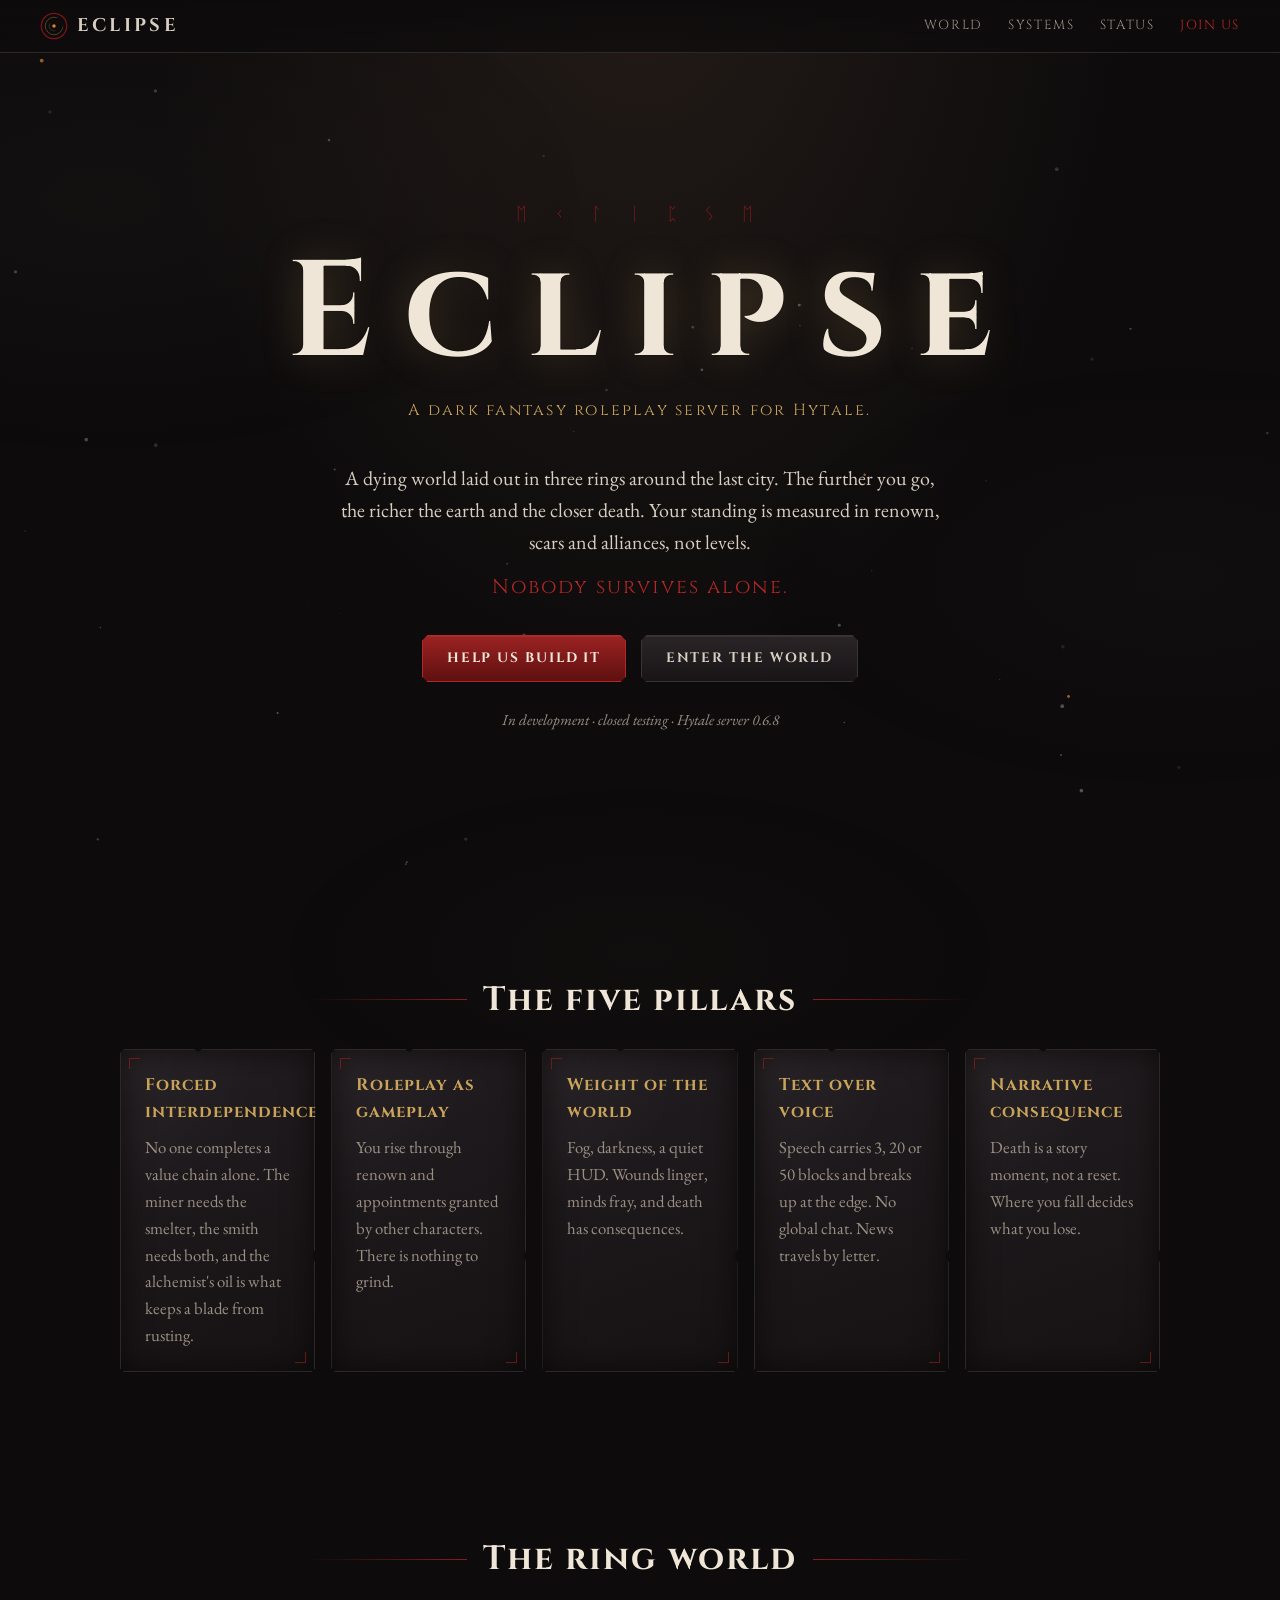
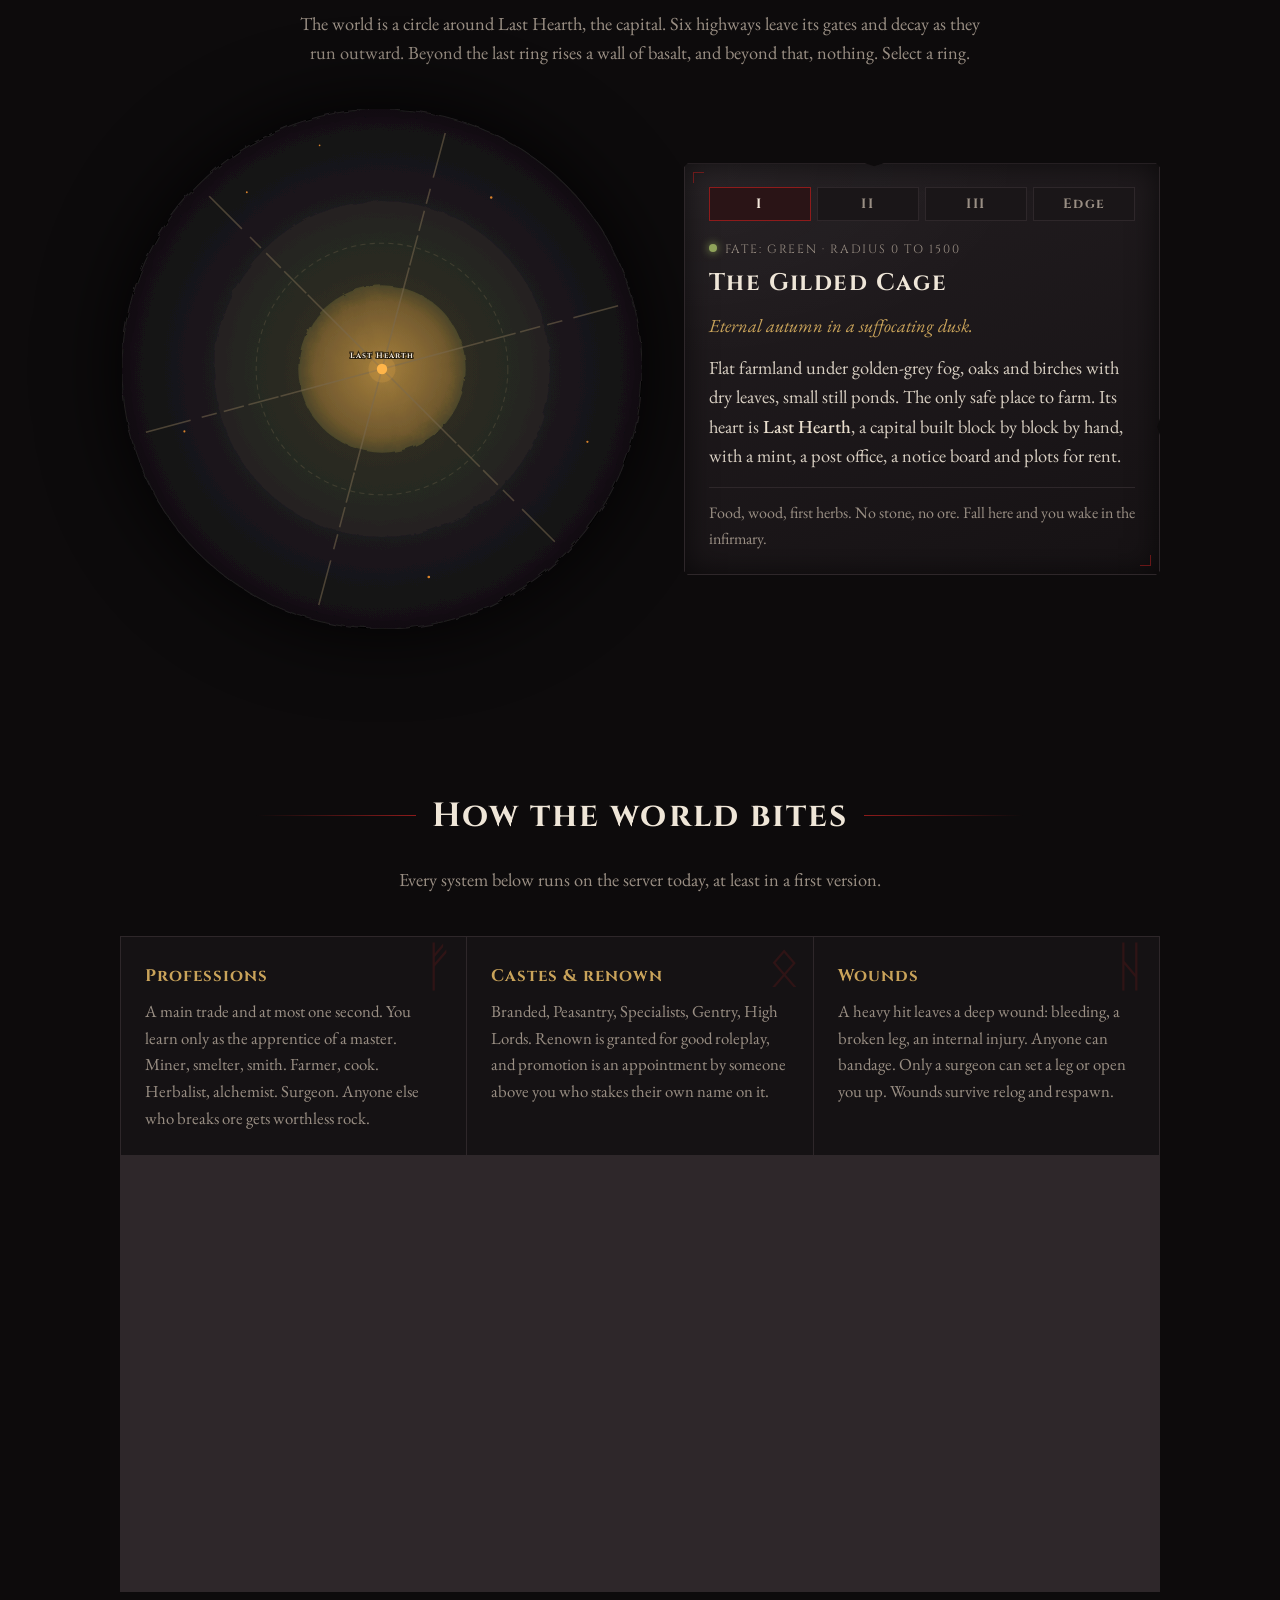
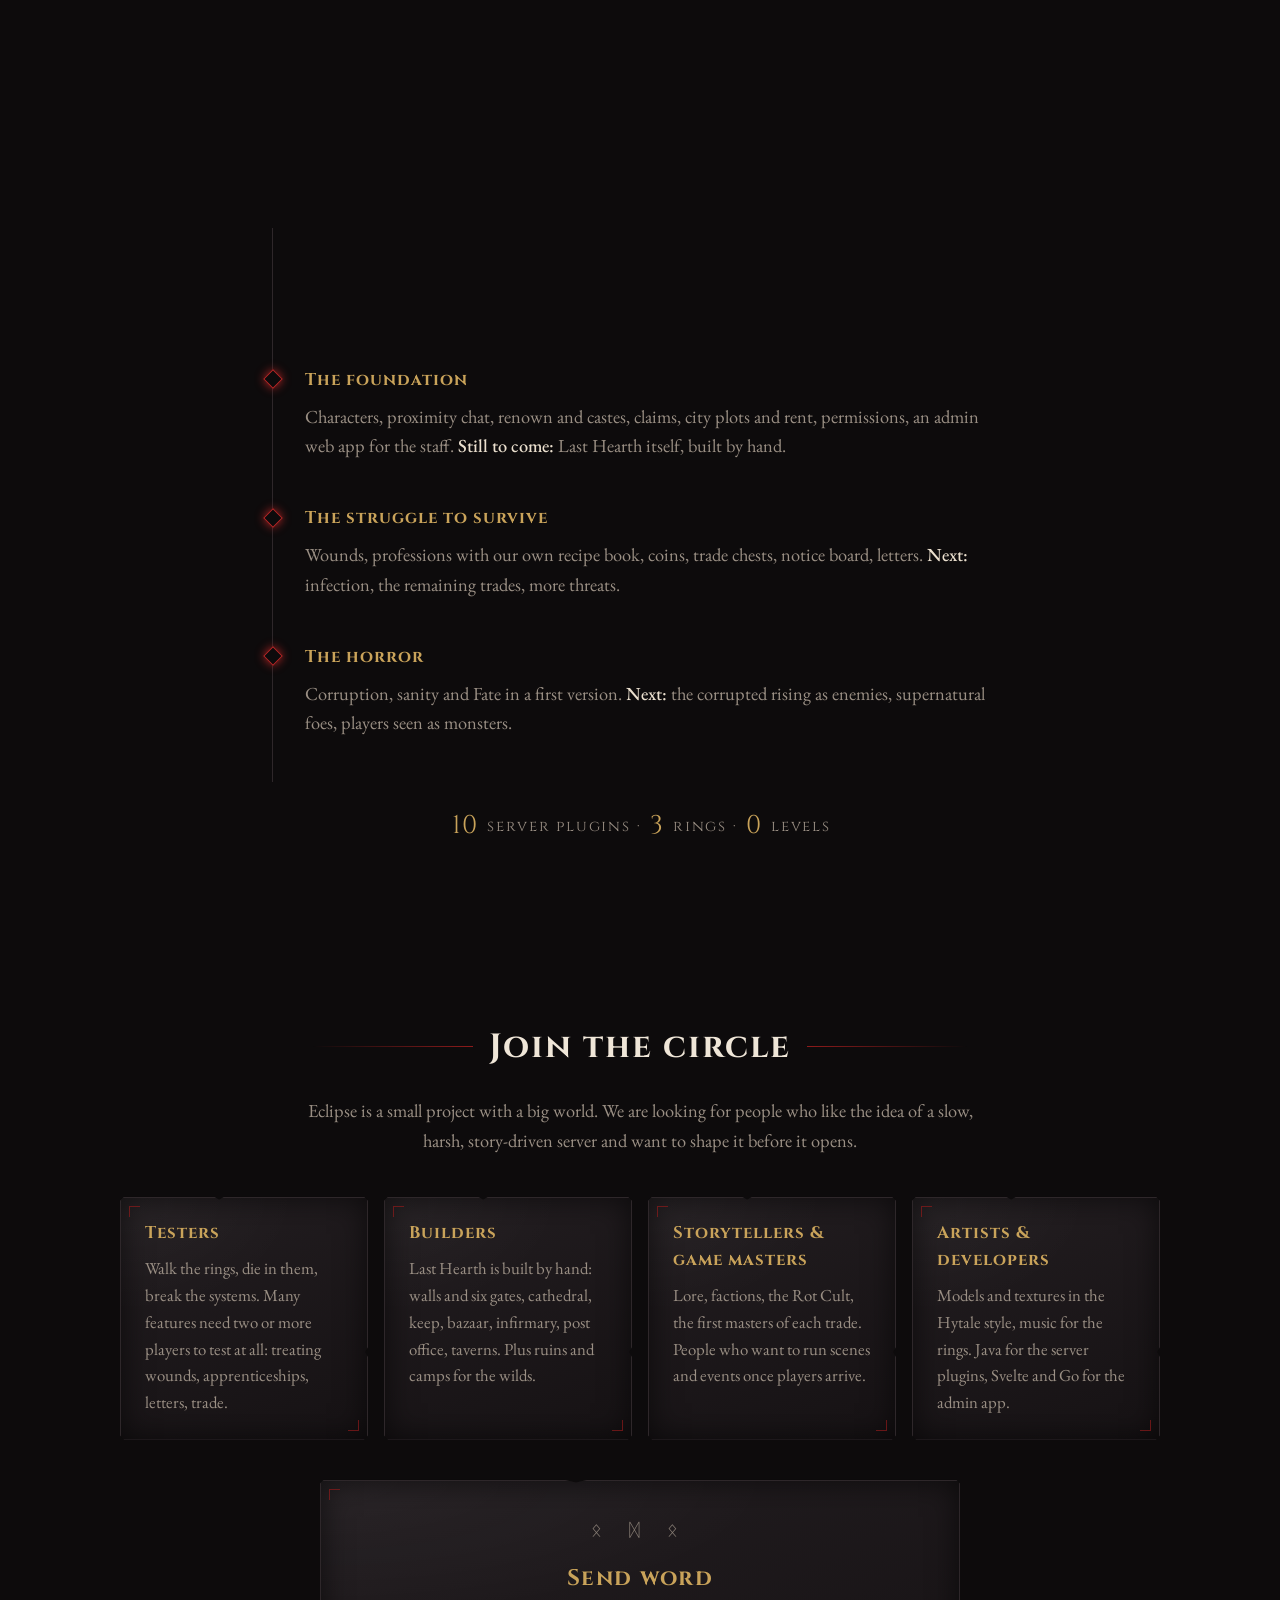
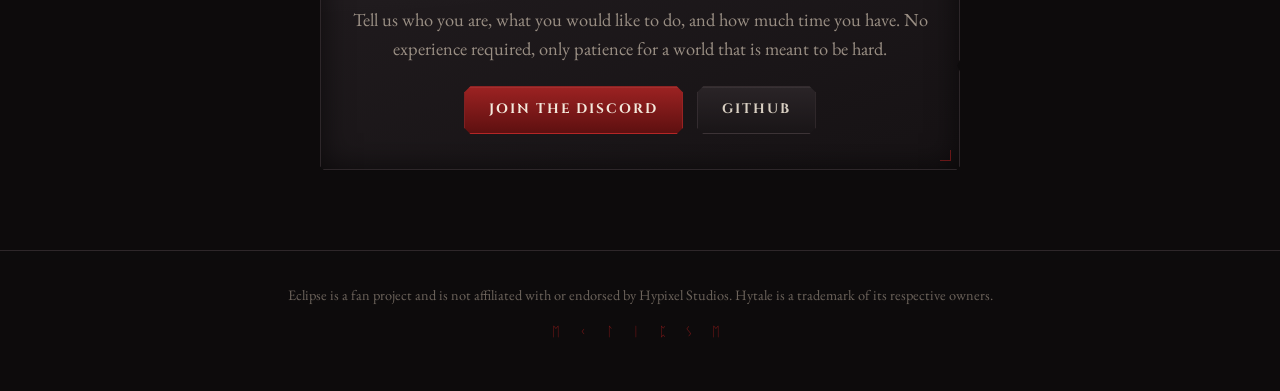
==== index.html @ 1c27f4ab "Project site: hero, ring map, systems, status, call to join" ====
<!doctype html>
<html lang="en">
<head>
  <meta charset="utf-8">
  <meta name="viewport" content="width=device-width, initial-scale=1">
  <title>Eclipse · Hytale Roleplay</title>
  <meta name="description" content="Eclipse is a dark fantasy roleplay server for Hytale. A ring world where nobody survives alone. We are looking for builders, testers and storytellers.">
  <meta property="og:title" content="Eclipse · Dark fantasy roleplay for Hytale">
  <meta property="og:description" content="A dying ring world where nobody survives alone. Professions that need each other, death with meaning, corruption and madness.">
  <meta property="og:type" content="website">
  <meta name="theme-color" content="#0d0b0c">
  <link rel="icon" href="assets/sigil.svg" type="image/svg+xml">
  <link rel="preconnect" href="https://fonts.googleapis.com">
  <link rel="preconnect" href="https://fonts.gstatic.com" crossorigin>
  <link href="https://fonts.googleapis.com/css2?family=Cinzel:wght@500;700&family=EB+Garamond:ital,wght@0,400;0,500;1,400&display=swap" rel="stylesheet">
  <link rel="stylesheet" href="assets/style.css">
</head>
<body>
  <div class="fog" aria-hidden="true"></div>
  <canvas class="ash" aria-hidden="true"></canvas>

  <header class="nav">
    <a class="brand" href="#top"><img src="assets/sigil.svg" alt="" width="28" height="28"> Eclipse</a>
    <nav>
      <a href="#world">World</a>
      <a href="#systems">Systems</a>
      <a href="#status">Status</a>
      <a class="nav-cta" href="#join">Join us</a>
    </nav>
  </header>

  <main id="top">
    <!-- Hero -->
    <section class="hero">
      <p class="runes" aria-hidden="true">ᛖ ᚲ ᛚ ᛁ ᛈ ᛊ ᛖ</p>
      <h1>Eclipse</h1>
      <p class="tagline">A dark fantasy roleplay server for Hytale.</p>
      <p class="lede">A dying world laid out in three rings around the last city. The further you go, the richer the
        earth and the closer death. Your standing is measured in renown, scars and alliances, not levels.
        <em>Nobody survives alone.</em></p>
      <div class="hero-actions">
        <a class="btn btn-blood" href="#join">Help us build it</a>
        <a class="btn" href="#world">Enter the world</a>
      </div>
      <p class="hero-note">In development · closed testing · Hytale server 0.6.8</p>
    </section>

    <!-- Pillars -->
    <section class="section" id="pillars">
      <h2><span>The five pillars</span></h2>
      <div class="pillars">
        <article class="slab">
          <h3>Forced interdependence</h3>
          <p>No one completes a value chain alone. The miner needs the smelter, the smith needs both, and the
            alchemist's oil is what keeps a blade from rusting.</p>
        </article>
        <article class="slab">
          <h3>Roleplay as gameplay</h3>
          <p>You rise through renown and appointments granted by other characters. There is nothing to grind.</p>
        </article>
        <article class="slab">
          <h3>Weight of the world</h3>
          <p>Fog, darkness, a quiet HUD. Wounds linger, minds fray, and death has consequences.</p>
        </article>
        <article class="slab">
          <h3>Text over voice</h3>
          <p>Speech carries 3, 20 or 50 blocks and breaks up at the edge. No global chat. News travels by letter.</p>
        </article>
        <article class="slab">
          <h3>Narrative consequence</h3>
          <p>Death is a story moment, not a reset. Where you fall decides what you lose.</p>
        </article>
      </div>
    </section>

    <!-- World -->
    <section class="section" id="world">
      <h2><span>The ring world</span></h2>
      <p class="intro">The world is a circle around Last Hearth, the capital. Six highways leave its gates and decay as
        they run outward. Beyond the last ring rises a wall of basalt, and beyond that, nothing. Select a ring.</p>

      <div class="world">
        <svg class="map" viewBox="-500 -500 1000 1000" role="img" aria-label="Map of the three rings">
          <defs>
            <radialGradient id="g-void"><stop offset="0.9" stop-color="#050405"/><stop offset="1" stop-color="#000"/></radialGradient>
            <radialGradient id="g-cage" cx="0" cy="0" r="161" gradientUnits="userSpaceOnUse">
              <stop offset="0" stop-color="#8a6a32"/><stop offset="0.8" stop-color="#5e4a26"/><stop offset="1" stop-color="#3f3a22"/>
            </radialGradient>
            <radialGradient id="g-weald" cx="0" cy="0" r="323" gradientUnits="userSpaceOnUse">
              <stop offset="0.5" stop-color="#3a3a22"/><stop offset="0.8" stop-color="#2b3220"/><stop offset="1" stop-color="#2a2522"/>
            </radialGradient>
            <radialGradient id="g-scars" cx="0" cy="0" r="484" gradientUnits="userSpaceOnUse">
              <stop offset="0.66" stop-color="#262128"/><stop offset="1" stop-color="#141117"/>
            </radialGradient>
            <filter id="rough"><feTurbulence type="fractalNoise" baseFrequency="0.035" numOctaves="3" seed="7"/>
              <feDisplacementMap in="SourceGraphic" scale="9"/></filter>
          </defs>
          <circle r="500" fill="url(#g-void)"/>
          <g filter="url(#rough)">
            <circle class="ring" data-ring="mountains" r="500" fill="#1c1a1d" stroke="#3a3438" stroke-width="2"/>
            <circle class="ring" data-ring="scars" r="484" fill="url(#g-scars)"/>
            <circle class="ring" data-ring="weald" r="323" fill="url(#g-weald)"/>
            <circle class="ring" data-ring="cage" r="161" fill="url(#g-cage)"/>
          </g>
          <g class="roads" aria-hidden="true">
            <line x1="0" y1="0" x2="0" y2="-470" transform="rotate(15)"/>
            <line x1="0" y1="0" x2="0" y2="-470" transform="rotate(75)"/>
            <line x1="0" y1="0" x2="0" y2="-470" transform="rotate(135)"/>
            <line x1="0" y1="0" x2="0" y2="-470" transform="rotate(195)"/>
            <line x1="0" y1="0" x2="0" y2="-470" transform="rotate(255)"/>
            <line x1="0" y1="0" x2="0" y2="-470" transform="rotate(315)"/>
            <circle r="242" class="ringroad"/>
          </g>
          <g class="embers" aria-hidden="true">
            <circle cx="210" cy="-330" r="2.4"/><circle cx="-380" cy="120" r="2"/><circle cx="90" cy="400" r="2.6"/>
            <circle cx="-260" cy="-340" r="1.8"/><circle cx="395" cy="140" r="2.2"/><circle cx="-120" cy="-430" r="1.6"/>
          </g>
          <circle class="hearth" r="10"/>
          <circle class="hearth-glow" r="26"/>
          <text class="map-label" y="-22">Last Hearth</text>
        </svg>

        <div class="ring-info slab" aria-live="polite">
          <div class="ring-tabs" role="tablist">
            <button role="tab" data-ring="cage" aria-selected="true">I</button>
            <button role="tab" data-ring="weald">II</button>
            <button role="tab" data-ring="scars">III</button>
            <button role="tab" data-ring="mountains">Edge</button>
          </div>
          <div class="ring-panel" data-ring="cage">
            <p class="fate fate-green">Fate: green · radius 0 to 1500</p>
            <h3>The Gilded Cage</h3>
            <p class="quote">Eternal autumn in a suffocating dusk.</p>
            <p>Flat farmland under golden-grey fog, oaks and birches with dry leaves, small still ponds. The only safe
              place to farm. Its heart is <strong>Last Hearth</strong>, a capital built block by block by hand, with a
              mint, a post office, a notice board and plots for rent.</p>
            <p class="meta">Food, wood, first herbs. No stone, no ore. Fall here and you wake in the infirmary.</p>
          </div>
          <div class="ring-panel" data-ring="weald" hidden>
            <p class="fate fate-orange">Fate: orange · radius 1500 to 3000</p>
            <h3>The Rotting Weald</h3>
            <p class="quote">A diseased swamp where the corruption has taken root.</p>
            <p>Mud-brown water, dead trees, rain and ground fog. Pools of murky poison slow and sicken the careless.
              Snakes and bandits by day; at night wolf packs, spiders and the dead.</p>
            <p class="meta">Copper, iron, silver, swamp alchemy. Fall here and you live, but you keep a scar.</p>
          </div>
          <div class="ring-panel" data-ring="scars" hidden>
            <p class="fate fate-red">Fate: red · radius 3000 to 4500</p>
            <h3>The Cinder Scars</h3>
            <p class="quote">The source of the corruption. Dark, creepy, lonely.</p>
            <p>Flat ash dunes under a near-black sky, glowing cracks, lone basalt claws. Every minute here fills your
              corruption. Below lie the <strong>Primordial Caverns</strong>, a withered forest of stone and bone.</p>
            <p class="meta">Thorium, adamantite, mithril, void ingredients. Fall here and you are gone for good.</p>
          </div>
          <div class="ring-panel" data-ring="mountains" hidden>
            <p class="fate">The edge · radius 4500 and beyond</p>
            <h3>The Border Mountains</h3>
            <p class="quote">A wall of basalt, and then the Void.</p>
            <p>Scree foothills rise into cliffs of up to 300 blocks, ash on the ledges, ember veins in the rock. No one
              climbs them. No one builds there. What lies beyond is nothing at all.</p>
            <p class="meta">The world ends here.</p>
          </div>
        </div>
      </div>
    </section>

    <!-- Systems -->
    <section class="section" id="systems">
      <h2><span>How the world bites</span></h2>
      <p class="intro">Every system below runs on the server today, at least in a first version.</p>
      <div class="systems">
        <article class="card">
          <span class="glyph" aria-hidden="true">ᚠ</span>
          <h3>Professions</h3>
          <p>A main trade and at most one second. You learn only as the apprentice of a master. Miner, smelter,
            smith. Farmer, cook. Herbalist, alchemist. Surgeon. Anyone else who breaks ore gets worthless rock.</p>
        </article>
        <article class="card">
          <span class="glyph" aria-hidden="true">ᛟ</span>
          <h3>Castes &amp; renown</h3>
          <p>Branded, Peasantry, Specialists, Gentry, High Lords. Renown is granted for good roleplay, and promotion
            is an appointment by someone above you who stakes their own name on it.</p>
        </article>
        <article class="card">
          <span class="glyph" aria-hidden="true">ᚺ</span>
          <h3>Wounds</h3>
          <p>A heavy hit leaves a deep wound: bleeding, a broken leg, an internal injury. Anyone can bandage. Only a
            surgeon can set a leg or open you up. Wounds survive relog and respawn.</p>
        </article>
        <article class="card">
          <span class="glyph" aria-hidden="true">ᛞ</span>
          <h3>Fate</h3>
          <p>At zero health you collapse where you fell. In the Cage you wake in the infirmary. In the Weald you rise
            with a scar for life. In the Scars your name goes on the memorial wall.</p>
        </article>
        <article class="card">
          <span class="glyph" aria-hidden="true">ᛉ</span>
          <h3>Corruption</h3>
          <p>The ash fills you, minute by minute. Only the Purifying Brew, made from herbs of the safest ring, pushes
            it back. At full corruption the character dies.</p>
        </article>
        <article class="card">
          <span class="glyph" aria-hidden="true">ᛜ</span>
          <h3>Sanity</h3>
          <p>Darkness and death wear down the mind. Sleep, fire, good food and dark ale bring it back. Let it slip and
            you hear whispers in chat, in the names of the people standing next to you.</p>
        </article>
        <article class="card">
          <span class="glyph" aria-hidden="true">ᛗ</span>
          <h3>Coin &amp; trade</h3>
          <p>Copper, silver and gold coins are items you can lose. Only the Gentry may strike them at the mint.
            Trade chests sell while you sleep; a notice board pays for goods and bounties.</p>
        </article>
        <article class="card">
          <span class="glyph" aria-hidden="true">ᚱ</span>
          <h3>Letters</h3>
          <p>There is no global chat. A letter is an item, sealed and carried by hand to a mailbox. Anyone may deliver
            it for the postage. Anyone may break the seal, and the recipient will know.</p>
        </article>
        <article class="card">
          <span class="glyph" aria-hidden="true">ᛃ</span>
          <h3>Land that renews</h3>
          <p>Unclaimed wilds that no one touches for a week grow back with fresh ore, trees and herbs. Drive a stake
            to keep a chunk. In the city, plots are rented by the week.</p>
        </article>
      </div>
    </section>

    <!-- Status -->
    <section class="section" id="status">
      <h2><span>Where we stand</span></h2>
      <ol class="roadmap">
        <li class="done">
          <h3>The world</h3>
          <p>Three biomes, caverns, border mountains, atmosphere and weather per ring, poison water, decaying roads,
            ruins per ring, alchemy herbs by tier, our own mob spawns per ring and time of day.</p>
        </li>
        <li class="active">
          <h3>The foundation</h3>
          <p>Characters, proximity chat, renown and castes, claims, city plots and rent, permissions, an admin web
            app for the staff. <strong>Still to come:</strong> Last Hearth itself, built by hand.</p>
        </li>
        <li class="active">
          <h3>The struggle to survive</h3>
          <p>Wounds, professions with our own recipe book, coins, trade chests, notice board, letters.
            <strong>Next:</strong> infection, the remaining trades, more threats.</p>
        </li>
        <li class="active">
          <h3>The horror</h3>
          <p>Corruption, sanity and Fate in a first version. <strong>Next:</strong> the corrupted rising as enemies,
            supernatural foes, players seen as monsters.</p>
        </li>
      </ol>
      <p class="stat-line"><span>10</span> server plugins · <span>3</span> rings · <span>0</span> levels</p>
    </section>

    <!-- Join -->
    <section class="section" id="join">
      <h2><span>Join the circle</span></h2>
      <p class="intro">Eclipse is a small project with a big world. We are looking for people who like the idea of a
        slow, harsh, story-driven server and want to shape it before it opens.</p>
      <div class="roles">
        <article class="slab role">
          <h3>Testers</h3>
          <p>Walk the rings, die in them, break the systems. Many features need two or more players to test at all:
            treating wounds, apprenticeships, letters, trade.</p>
        </article>
        <article class="slab role">
          <h3>Builders</h3>
          <p>Last Hearth is built by hand: walls and six gates, cathedral, keep, bazaar, infirmary, post office,
            taverns. Plus ruins and camps for the wilds.</p>
        </article>
        <article class="slab role">
          <h3>Storytellers &amp; game masters</h3>
          <p>Lore, factions, the Rot Cult, the first masters of each trade. People who want to run scenes and events
            once players arrive.</p>
        </article>
        <article class="slab role">
          <h3>Artists &amp; developers</h3>
          <p>Models and textures in the Hytale style, music for the rings. Java for the server plugins, Svelte and Go
            for the admin app.</p>
        </article>
      </div>

      <div class="contact slab">
        <p class="runes" aria-hidden="true">ᛟ ᛞ ᛟ</p>
        <h3>Send word</h3>
        <p>Tell us who you are, what you would like to do, and how much time you have. No experience required, only
          patience for a world that is meant to be hard.</p>
        <div class="hero-actions">
          <a class="btn btn-blood" href="https://discord.gg/REPLACE_ME" data-placeholder>Join the Discord</a>
          <a class="btn" href="https://github.com/P4inty">GitHub</a>
        </div>
      </div>
    </section>
  </main>

  <footer class="footer">
    <p>Eclipse is a fan project and is not affiliated with or endorsed by Hypixel Studios. Hytale is a trademark of
      its respective owners.</p>
    <p class="runes" aria-hidden="true">ᛖ ᚲ ᛚ ᛁ ᛈ ᛊ ᛖ</p>
  </footer>

  <script src="assets/main.js" defer></script>
</body>
</html>
---- assets/style.css ----
:root {
  --bg: #0d0b0c;
  --bg-2: #151214;
  --stone: #1d191b;
  --stone-edge: #2e272a;
  --ink: #d8cfc2;
  --ink-dim: #9a8f84;
  --gold: #c9a35a;
  --blood: #8e1b1b;
  --blood-hi: #b52626;
  --ember: #d9822b;
  --green: #8fa35a;
  --orange: #c97a35;
  --red: #b52626;
  --serif: "EB Garamond", Georgia, serif;
  --display: "Cinzel", "Trajan Pro", Georgia, serif;
  --gutter: clamp(16px, 4vw, 40px);
}

* { box-sizing: border-box; }
html { scroll-behavior: smooth; }
body {
  margin: 0;
  background: radial-gradient(ellipse at 50% -10%, #241c18 0%, var(--bg) 55%) fixed, var(--bg);
  color: var(--ink);
  font: 400 1.15rem/1.6 var(--serif);
  overflow-x: hidden;
}
a { color: var(--gold); }
h1, h2, h3 { font-family: var(--display); font-weight: 700; letter-spacing: 0.06em; margin: 0; }
h3 { font-size: 1.05rem; color: var(--gold); margin-bottom: 0.5rem; }
p { margin: 0 0 0.8rem; }
strong { color: #eadfce; font-weight: 500; }

/* Atmosphere */
.fog {
  position: fixed; inset: -20%; pointer-events: none; z-index: 0; opacity: 0.35;
  background:
    radial-gradient(40% 30% at 20% 30%, rgba(120, 110, 100, 0.18), transparent 70%),
    radial-gradient(35% 25% at 80% 60%, rgba(90, 80, 90, 0.16), transparent 70%),
    radial-gradient(30% 20% at 50% 90%, rgba(110, 90, 70, 0.14), transparent 70%);
  animation: drift 60s ease-in-out infinite alternate;
}
@keyframes drift { to { transform: translate3d(6%, -4%, 0) scale(1.1); } }
.ash { position: fixed; inset: 0; width: 100%; height: 100%; pointer-events: none; z-index: 0; }
main, .nav, .footer { position: relative; z-index: 1; }

/* Navigation */
.nav {
  position: sticky; top: 0; z-index: 10;
  display: flex; align-items: center; justify-content: space-between; gap: 1rem;
  padding: 0.7rem var(--gutter);
  background: linear-gradient(to bottom, rgba(13, 11, 12, 0.95), rgba(13, 11, 12, 0.7));
  backdrop-filter: blur(6px);
  border-bottom: 1px solid var(--stone-edge);
}
.brand {
  display: flex; align-items: center; gap: 0.55rem;
  font-family: var(--display); font-weight: 700; letter-spacing: 0.18em; text-transform: uppercase;
  color: var(--ink); text-decoration: none;
}
.nav nav { display: flex; gap: clamp(0.6rem, 2.5vw, 1.6rem); align-items: center; }
.nav nav a {
  color: var(--ink-dim); text-decoration: none; font-family: var(--display); font-size: 0.82rem;
  letter-spacing: 0.12em; text-transform: uppercase;
}
.nav nav a:hover { color: var(--ink); }
.nav .nav-cta { color: var(--blood-hi); }
@media (max-width: 560px) { .nav nav a:not(.nav-cta) { display: none; } }

/* Hero */
.hero {
  min-height: calc(100vh - 60px); min-height: calc(100svh - 60px);
  display: flex; flex-direction: column; align-items: center; justify-content: center; text-align: center;
  padding: 4rem var(--gutter);
}
.hero h1 {
  font-size: clamp(3.4rem, 13vw, 8.5rem); letter-spacing: 0.22em; margin-right: -0.22em;
  line-height: 1; color: #efe6d8;
  text-shadow: 0 0 40px rgba(201, 163, 90, 0.25), 0 0 2px rgba(0, 0, 0, 0.8);
}
.tagline { font-family: var(--display); color: var(--gold); letter-spacing: 0.14em; margin-top: 1rem; font-size: 1rem; }
.lede { max-width: 38rem; color: var(--ink); font-size: 1.25rem; margin: 1.6rem auto 2rem; }
.lede em { display: block; margin-top: 0.8rem; color: var(--blood-hi); font-family: var(--display); font-style: normal; letter-spacing: 0.1em; }
.hero-note { color: var(--ink-dim); font-size: 0.95rem; margin-top: 1.6rem; font-style: italic; }
.runes { font-family: "Segoe UI Historic", "Noto Sans Runic", serif; color: var(--blood); letter-spacing: 0.6em; margin-bottom: 1rem; opacity: 0.85; }

.hero-actions { display: flex; gap: 0.9rem; flex-wrap: wrap; justify-content: center; }
.btn {
  display: inline-block; padding: 0.75rem 1.5rem;
  font-family: var(--display); font-size: 0.85rem; font-weight: 700; letter-spacing: 0.14em; text-transform: uppercase;
  color: var(--ink); text-decoration: none;
  background: linear-gradient(#2a2427, #191517);
  border: 1px solid #3c3336;
  box-shadow: inset 0 1px 0 rgba(255, 255, 255, 0.06), 0 4px 14px rgba(0, 0, 0, 0.5);
  clip-path: polygon(6px 0, calc(100% - 6px) 0, 100% 6px, 100% calc(100% - 6px), calc(100% - 6px) 100%, 6px 100%, 0 calc(100% - 6px), 0 6px);
  transition: filter 0.2s, transform 0.2s;
}
.btn:hover { filter: brightness(1.25); transform: translateY(-1px); }
.btn-blood { background: linear-gradient(#9c2222, #5e1010); border-color: #b52626; color: #f4e9dc; }

/* Sections */
.section { max-width: 1120px; margin: 0 auto; padding: 5rem var(--gutter); }
.section h2 {
  display: flex; align-items: center; gap: 1rem; justify-content: center; text-align: center;
  font-size: clamp(1.4rem, 4vw, 2.1rem); color: #efe6d8; margin-bottom: 1.4rem;
}
.section h2::before, .section h2::after {
  content: ""; flex: 1; max-width: 160px; height: 1px;
  background: linear-gradient(90deg, transparent, var(--blood));
}
.section h2::after { transform: scaleX(-1); }
.intro { max-width: 44rem; margin: 0 auto 2.6rem; text-align: center; color: var(--ink-dim); }

/* Stone slabs */
.slab {
  position: relative; padding: 1.4rem 1.5rem;
  background:
    radial-gradient(120% 80% at 0% 0%, rgba(255, 255, 255, 0.035), transparent 60%),
    linear-gradient(160deg, #221d20, #161214);
  border: 1px solid var(--stone-edge);
  box-shadow: inset 0 0 30px rgba(0, 0, 0, 0.6), 0 8px 24px rgba(0, 0, 0, 0.4);
  clip-path: polygon(0 4px, 4px 0, 38% 0, 40% 3px, 42% 0, calc(100% - 4px) 0, 100% 4px, 100% 62%, calc(100% - 3px) 64%, 100% 66%, 100% calc(100% - 4px), calc(100% - 4px) 100%, 4px 100%, 0 calc(100% - 4px));
}
.slab::before, .slab::after {
  content: ""; position: absolute; width: 10px; height: 10px; border: 1px solid var(--blood); opacity: 0.7;
}
.slab::before { top: 8px; left: 8px; border-right: 0; border-bottom: 0; }
.slab::after { bottom: 8px; right: 8px; border-left: 0; border-top: 0; }
.slab p:last-child { margin-bottom: 0; }

.pillars { display: grid; grid-template-columns: repeat(auto-fit, minmax(190px, 1fr)); gap: 1rem; }
.pillars p { color: var(--ink-dim); font-size: 1.05rem; }

/* World */
.world { display: grid; grid-template-columns: minmax(0, 1.1fr) minmax(0, 1fr); gap: 2.5rem; align-items: center; }
@media (max-width: 860px) { .world { grid-template-columns: 1fr; } }
.map { width: 100%; max-width: 520px; margin: 0 auto; display: block; filter: drop-shadow(0 0 40px rgba(0, 0, 0, 0.9)); }
.map .ring { cursor: pointer; transition: filter 0.25s, opacity 0.25s; }
.map .ring:hover { filter: brightness(1.25); }
.map.has-active .ring:not(.active) { opacity: 0.55; }
.map.has-active .ring.active { filter: brightness(1.2); }
.roads line { stroke: #7a6a50; stroke-width: 3; stroke-dasharray: 2 0 200 4 60 9 40 14 30 22; opacity: 0.55; pointer-events: none; }
.roads .ringroad { fill: none; stroke: #6a5c46; stroke-width: 2; stroke-dasharray: 10 8; opacity: 0.4; pointer-events: none; }
.embers circle { fill: var(--ember); animation: flicker 3s ease-in-out infinite alternate; }
.embers circle:nth-child(2n) { animation-delay: -1.3s; }
@keyframes flicker { from { opacity: 0.25; } to { opacity: 0.9; } }
.hearth { fill: #ffb54a; pointer-events: none; }
.hearth-glow { fill: #ffb54a; opacity: 0.18; pointer-events: none; animation: flicker 2.4s ease-in-out infinite alternate; }
.map-label { fill: #efe6d8; font: 700 15px var(--display); letter-spacing: 2px; text-anchor: middle; pointer-events: none; paint-order: stroke; stroke: rgba(0, 0, 0, 0.7); stroke-width: 4px; }

.ring-tabs { display: flex; gap: 0.4rem; margin-bottom: 1.2rem; }
.ring-tabs button {
  flex: 1; padding: 0.45rem 0; cursor: pointer;
  font: 700 0.85rem var(--display); letter-spacing: 0.1em; color: var(--ink-dim);
  background: #1a1618; border: 1px solid var(--stone-edge);
}
.ring-tabs button[aria-selected="true"] { color: #f4e9dc; border-color: var(--blood); background: #2a1416; }
.ring-panel h3 { font-size: 1.5rem; color: #efe6d8; }
.quote { font-style: italic; color: var(--gold); }
.meta { color: var(--ink-dim); font-size: 1rem; border-top: 1px solid var(--stone-edge); padding-top: 0.8rem; margin-top: 1rem; }
.fate { font-family: var(--display); font-size: 0.75rem; letter-spacing: 0.14em; text-transform: uppercase; color: var(--ink-dim); margin-bottom: 0.3rem; }
.fate::before { content: ""; display: inline-block; width: 8px; height: 8px; border-radius: 50%; margin-right: 0.5rem; background: #555; vertical-align: 1px; }
.fate-green::before { background: var(--green); box-shadow: 0 0 8px var(--green); }
.fate-orange::before { background: var(--orange); box-shadow: 0 0 8px var(--orange); }
.fate-red::before { background: var(--red); box-shadow: 0 0 8px var(--red); }

/* Systems */
.systems { display: grid; grid-template-columns: repeat(auto-fit, minmax(260px, 1fr)); gap: 1px; background: var(--stone-edge); border: 1px solid var(--stone-edge); }
.card { position: relative; background: var(--bg-2); padding: 1.6rem 1.5rem 1.4rem; overflow: hidden; transition: background 0.3s; }
.card:hover { background: #1c1719; }
.card p { color: var(--ink-dim); font-size: 1.05rem; margin: 0; }
.glyph {
  position: absolute; right: 0.8rem; top: 0.2rem; font-size: 3.4rem; line-height: 1;
  font-family: "Segoe UI Historic", "Noto Sans Runic", serif; color: var(--blood); opacity: 0.22;
  transition: opacity 0.3s, text-shadow 0.3s;
}
.card:hover .glyph { opacity: 0.6; text-shadow: 0 0 18px var(--blood-hi); }

/* Roadmap */
.roadmap { list-style: none; margin: 0 auto; padding: 0; max-width: 46rem; border-left: 1px solid var(--stone-edge); }
.roadmap li { position: relative; padding: 0 0 2rem 2rem; }
.roadmap li::before {
  content: ""; position: absolute; left: -7px; top: 0.35rem; width: 12px; height: 12px; transform: rotate(45deg);
  background: var(--bg); border: 1px solid var(--gold);
}
.roadmap li.done::before { background: var(--gold); }
.roadmap li.active::before { border-color: var(--blood-hi); box-shadow: 0 0 10px var(--blood-hi); }
.roadmap p { color: var(--ink-dim); }
.stat-line { text-align: center; font-family: var(--display); letter-spacing: 0.12em; color: var(--ink-dim); margin-top: 1.5rem; font-size: 0.95rem; }
.stat-line span { color: var(--gold); font-size: 1.6rem; vertical-align: -2px; margin: 0 0.15rem; }

/* Join */
.roles { display: grid; grid-template-columns: repeat(auto-fit, minmax(230px, 1fr)); gap: 1rem; margin-bottom: 2.5rem; }
.role p { color: var(--ink-dim); font-size: 1.05rem; }
.contact { text-align: center; max-width: 40rem; margin: 0 auto; padding: 2.2rem 1.6rem; }
.contact h3 { font-size: 1.4rem; }
.contact p { color: var(--ink-dim); }
.contact .hero-actions { margin-top: 1.4rem; }

.footer { text-align: center; padding: 2rem var(--gutter) 3rem; color: #6c635b; font-size: 0.9rem; border-top: 1px solid var(--stone-edge); }
.footer .runes { margin: 1rem 0 0; font-size: 0.8rem; }

/* Reveal on scroll */
.reveal { opacity: 0; transform: translateY(18px); transition: opacity 0.9s ease, transform 0.9s ease; }
.reveal.visible { opacity: 1; transform: none; }

@media (prefers-reduced-motion: reduce) {
  html { scroll-behavior: auto; }
  .fog, .embers circle, .hearth-glow { animation: none; }
  .reveal { opacity: 1; transform: none; transition: none; }
}
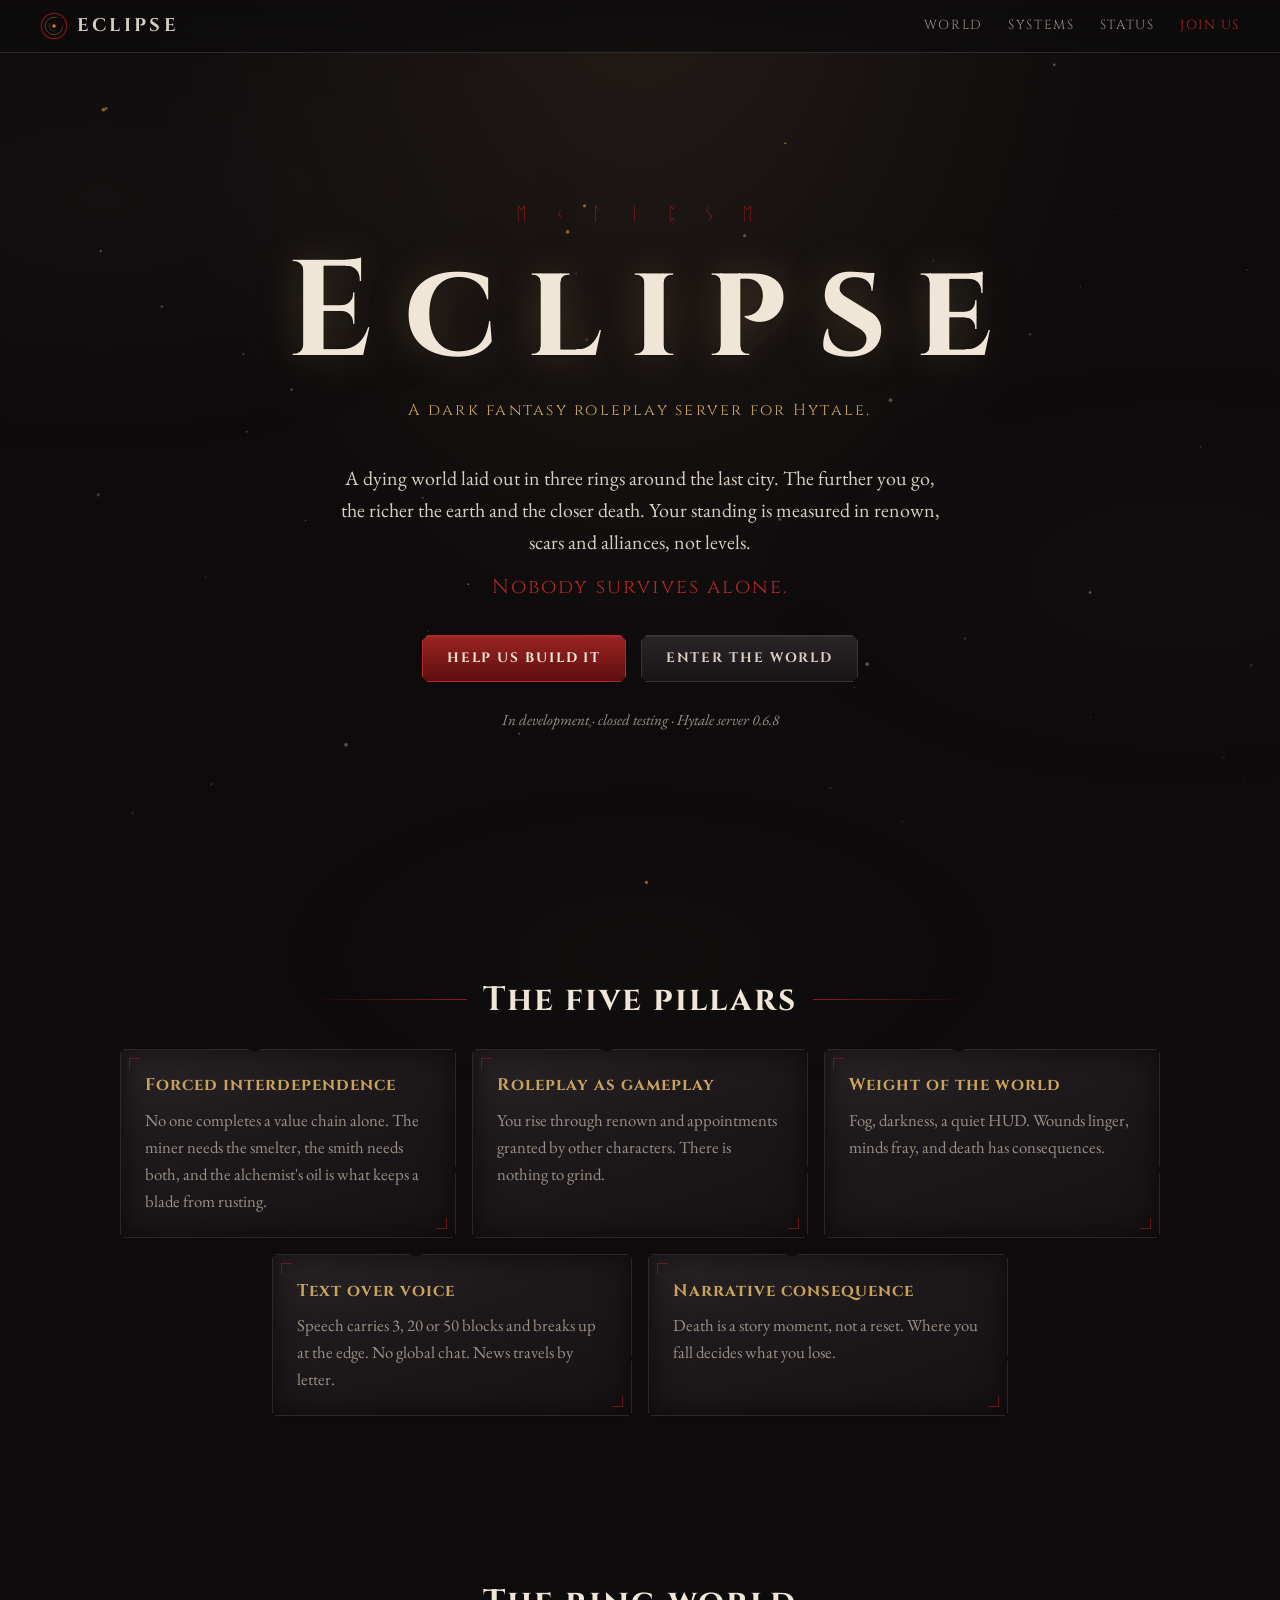
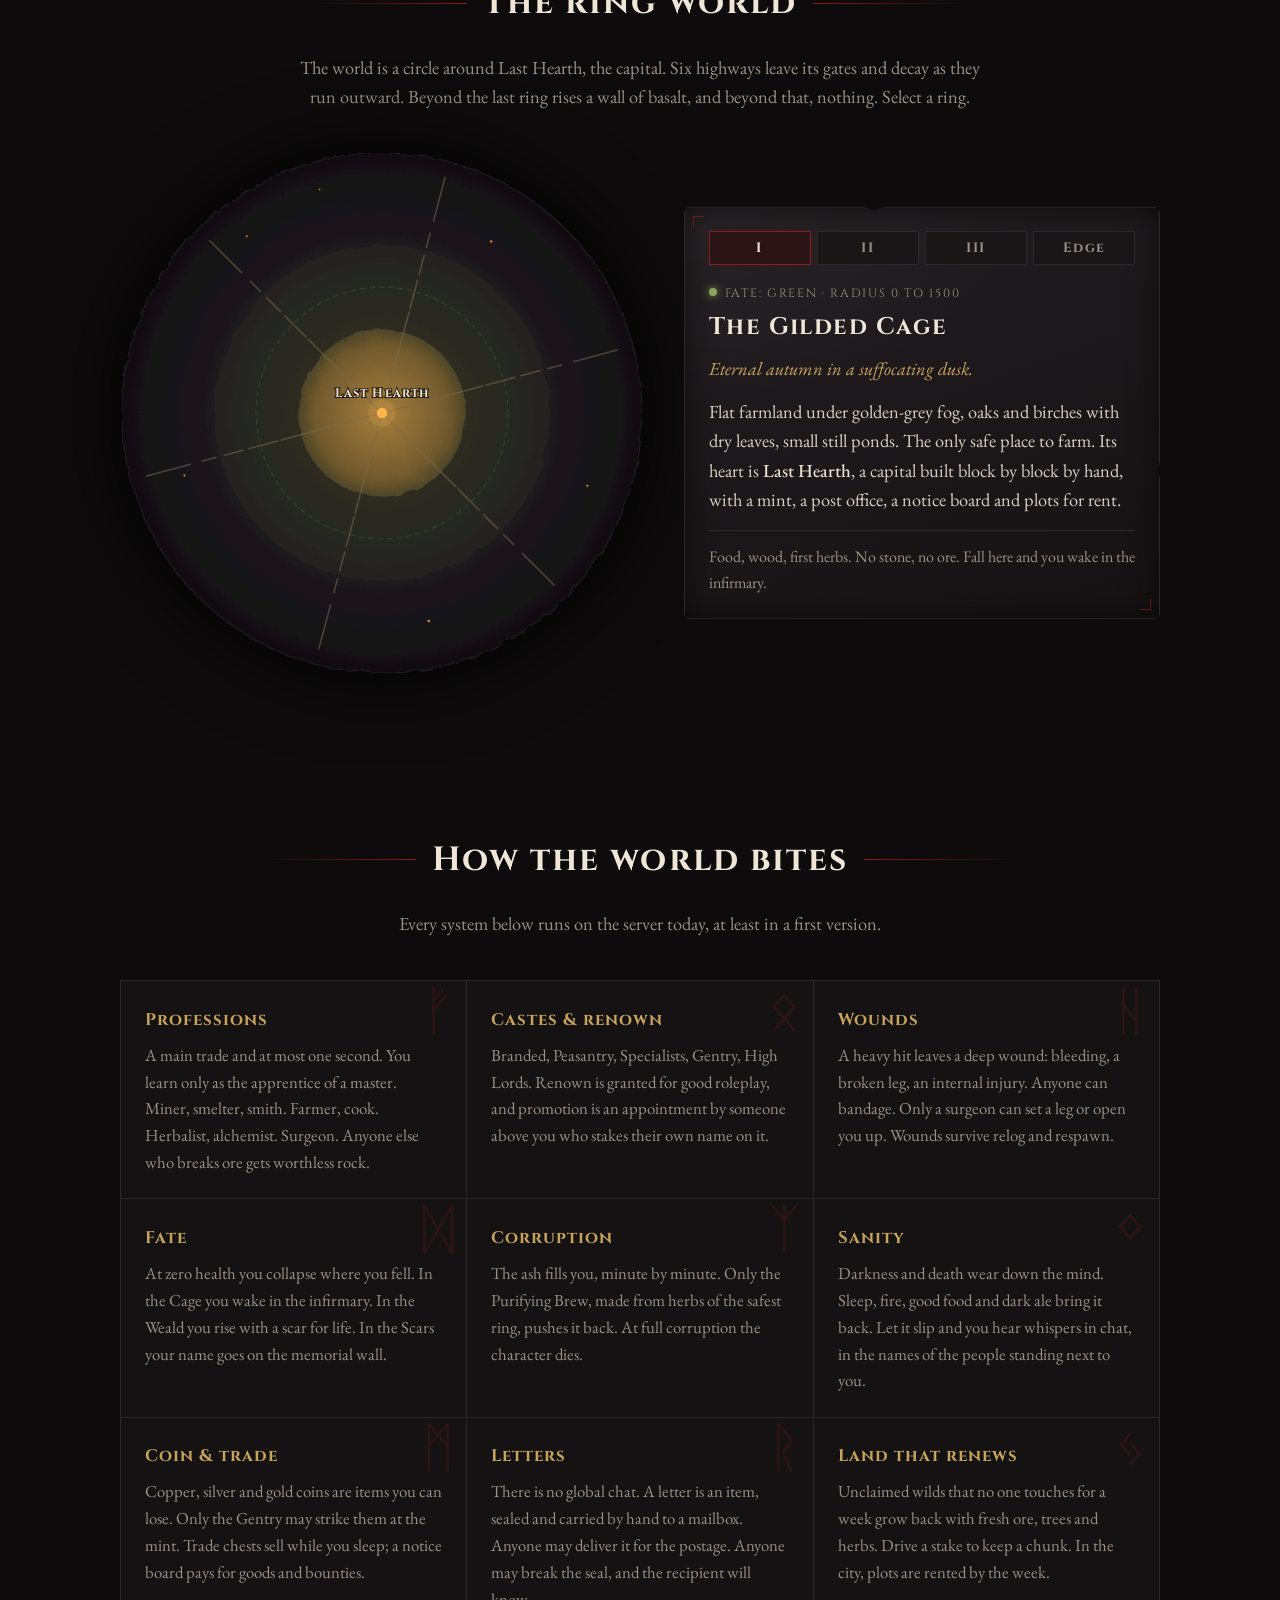
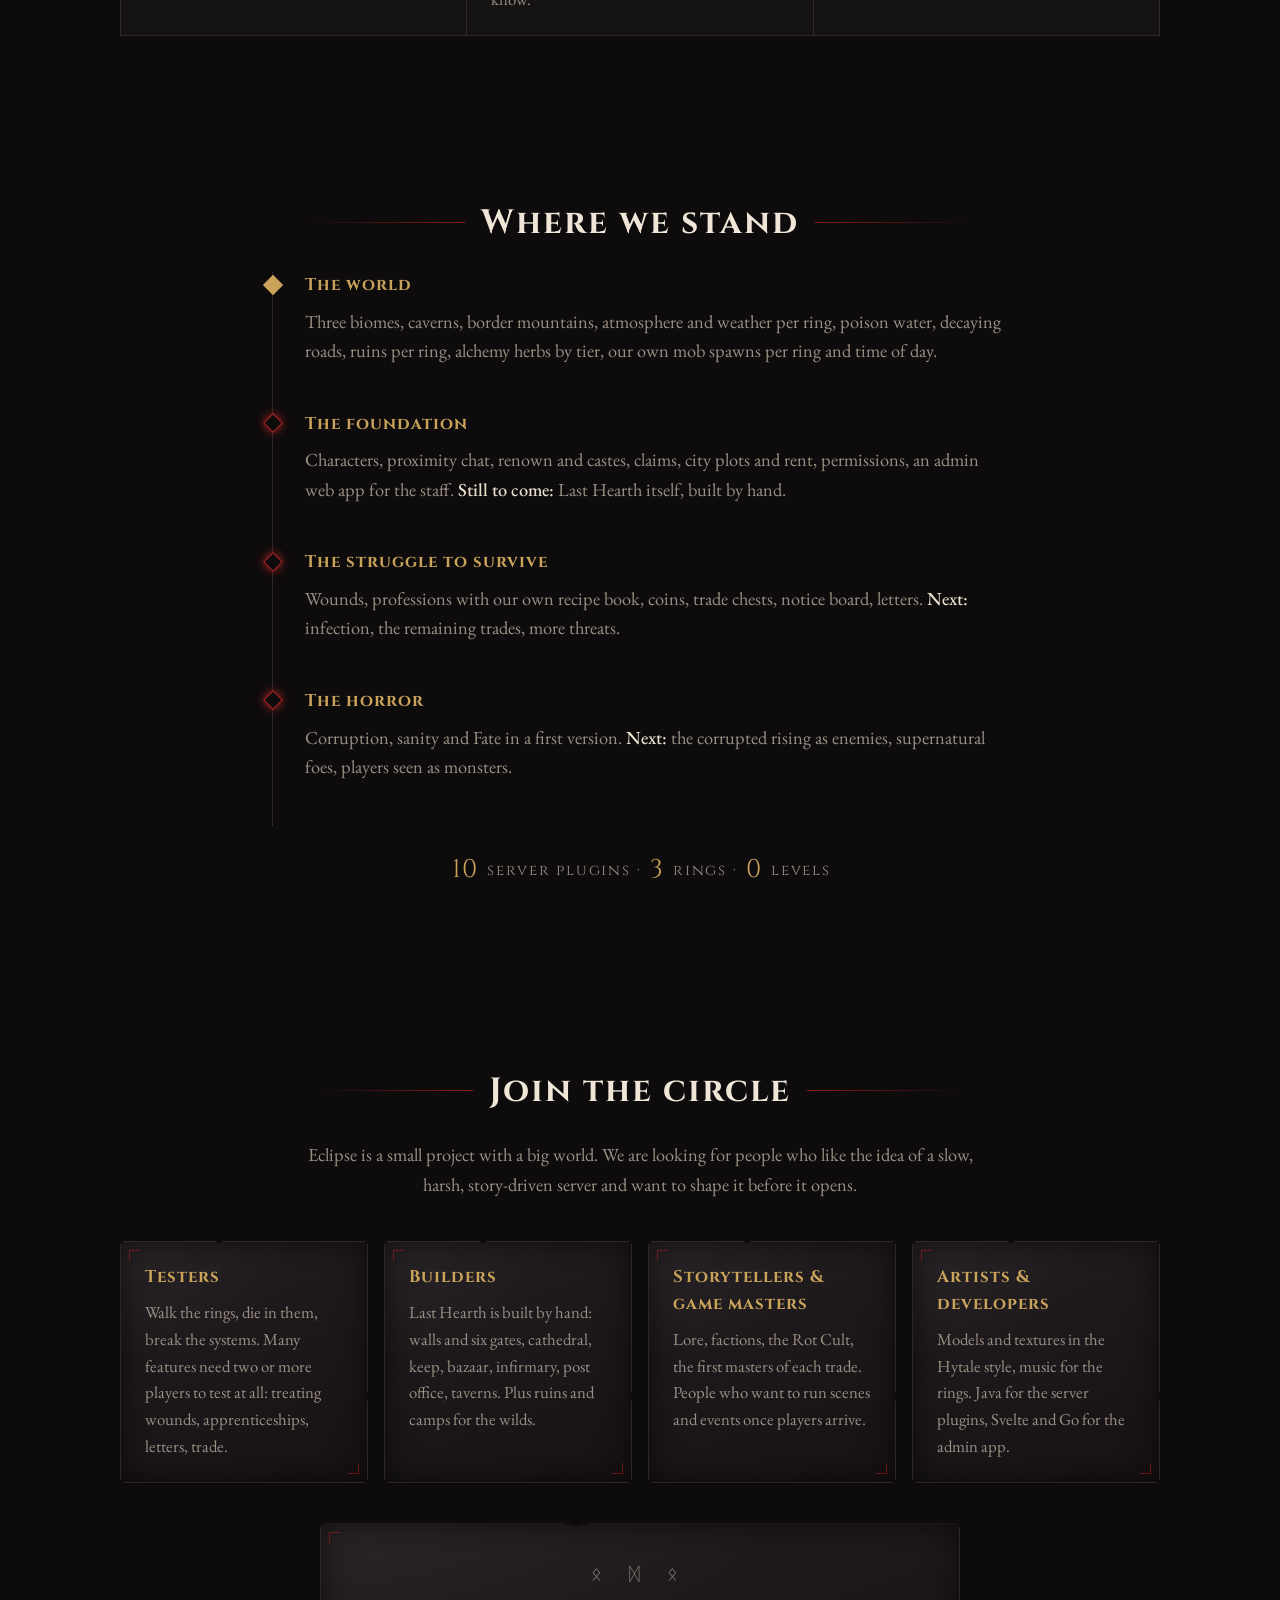
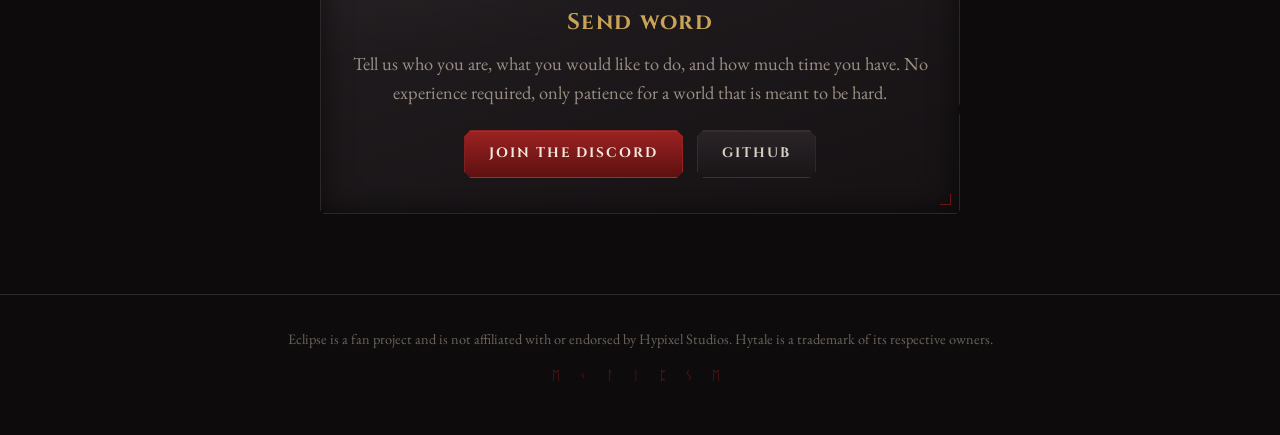
==== commit a694a6a9: "Wrap pillars, larger map label, smaller hero title on phones" ====
--- a/index.html
+++ b/index.html
@@ -117,7 +117,7 @@
           </g>
           <circle class="hearth" r="10"/>
           <circle class="hearth-glow" r="26"/>
-          <text class="map-label" y="-22">Last Hearth</text>
+          <text class="map-label" y="-30">Last Hearth</text>
         </svg>
 
         <div class="ring-info slab" aria-live="polite">
--- a/assets/style.css
+++ b/assets/style.css
@@ -75,7 +75,7 @@
   padding: 4rem var(--gutter);
 }
 .hero h1 {
-  font-size: clamp(3.4rem, 13vw, 8.5rem); letter-spacing: 0.22em; margin-right: -0.22em;
+  font-size: clamp(2.6rem, 11vw, 8.5rem); letter-spacing: 0.22em; margin-right: -0.22em;
   line-height: 1; color: #efe6d8;
   text-shadow: 0 0 40px rgba(201, 163, 90, 0.25), 0 0 2px rgba(0, 0, 0, 0.8);
 }
@@ -129,7 +129,8 @@
 .slab::after { bottom: 8px; right: 8px; border-left: 0; border-top: 0; }
 .slab p:last-child { margin-bottom: 0; }
 
-.pillars { display: grid; grid-template-columns: repeat(auto-fit, minmax(190px, 1fr)); gap: 1rem; }
+.pillars { display: flex; flex-wrap: wrap; justify-content: center; gap: 1rem; }
+.pillars .slab { flex: 1 1 280px; max-width: 360px; }
 .pillars p { color: var(--ink-dim); font-size: 1.05rem; }
 
 /* World */
@@ -147,7 +148,7 @@
 @keyframes flicker { from { opacity: 0.25; } to { opacity: 0.9; } }
 .hearth { fill: #ffb54a; pointer-events: none; }
 .hearth-glow { fill: #ffb54a; opacity: 0.18; pointer-events: none; animation: flicker 2.4s ease-in-out infinite alternate; }
-.map-label { fill: #efe6d8; font: 700 15px var(--display); letter-spacing: 2px; text-anchor: middle; pointer-events: none; paint-order: stroke; stroke: rgba(0, 0, 0, 0.7); stroke-width: 4px; }
+.map-label { fill: #efe6d8; font: 700 24px var(--display); letter-spacing: 2px; text-anchor: middle; pointer-events: none; paint-order: stroke; stroke: rgba(0, 0, 0, 0.7); stroke-width: 4px; }
 
 .ring-tabs { display: flex; gap: 0.4rem; margin-bottom: 1.2rem; }
 .ring-tabs button {
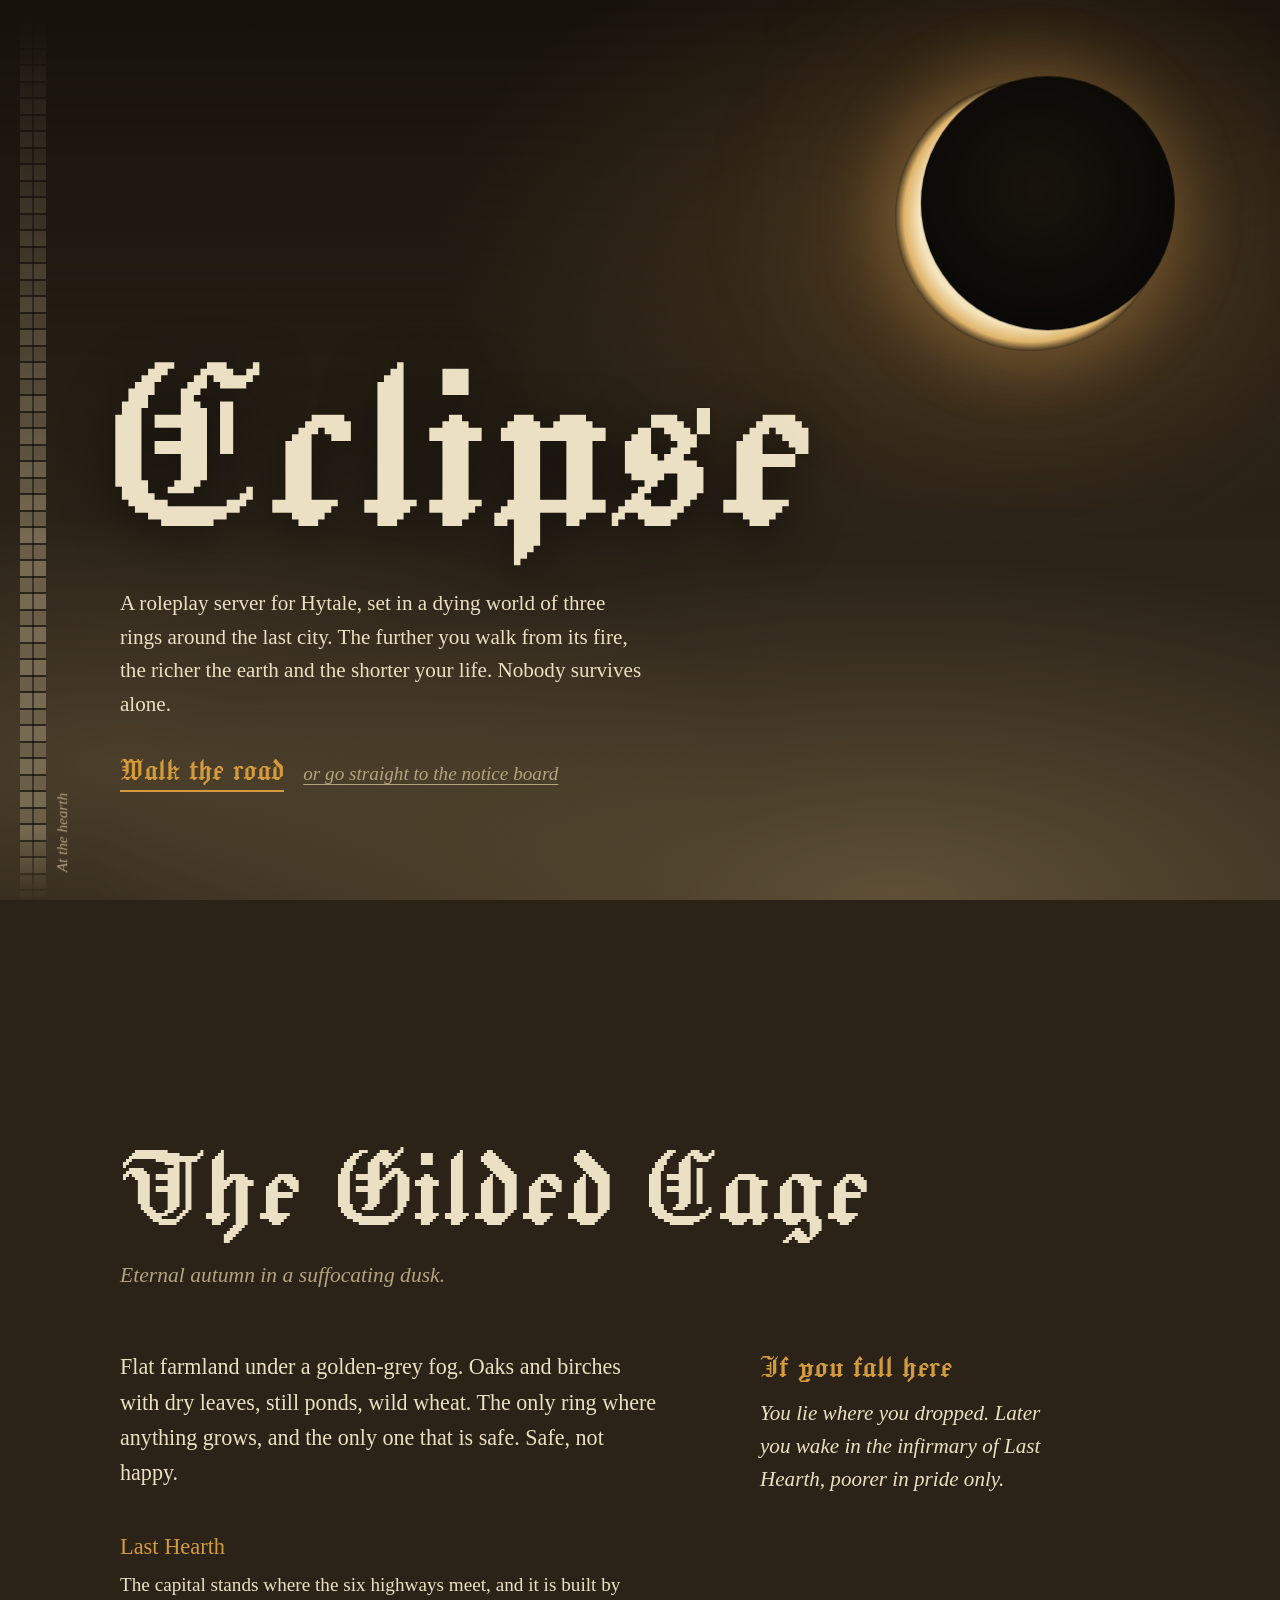
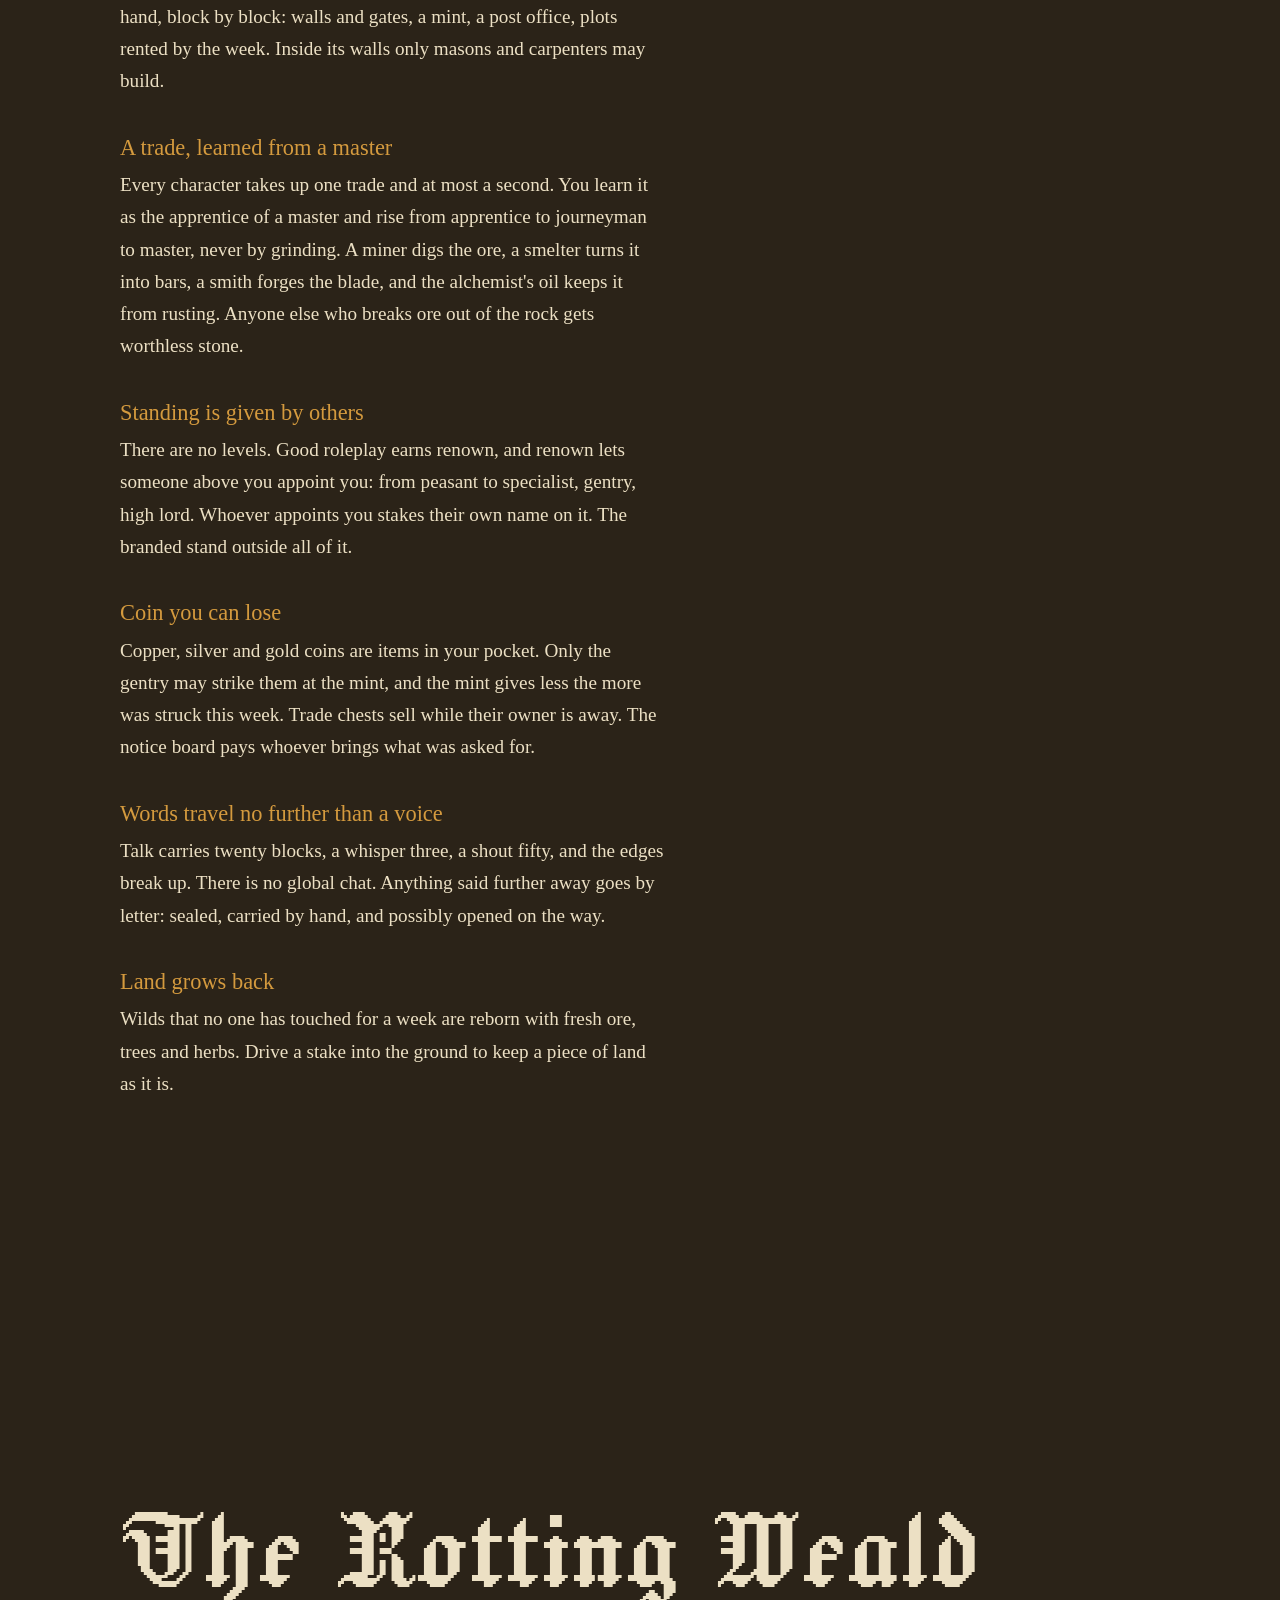
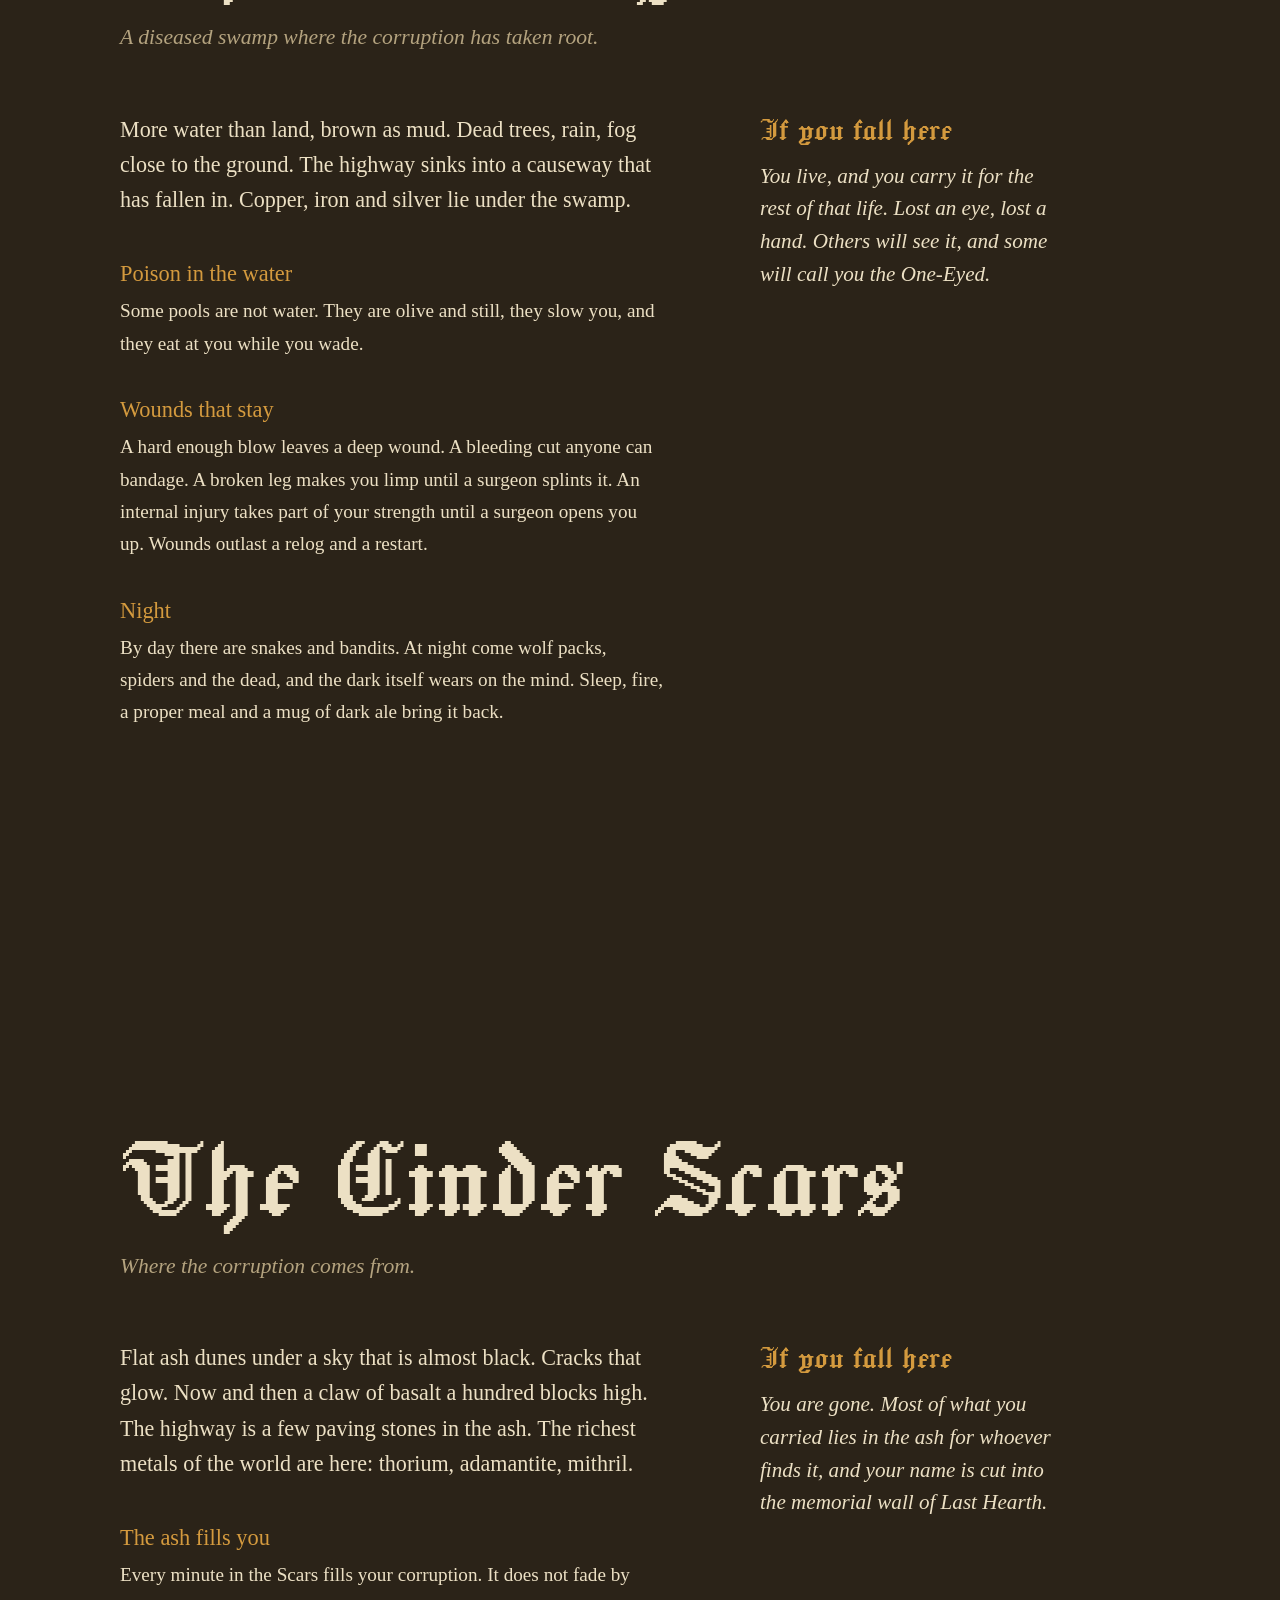
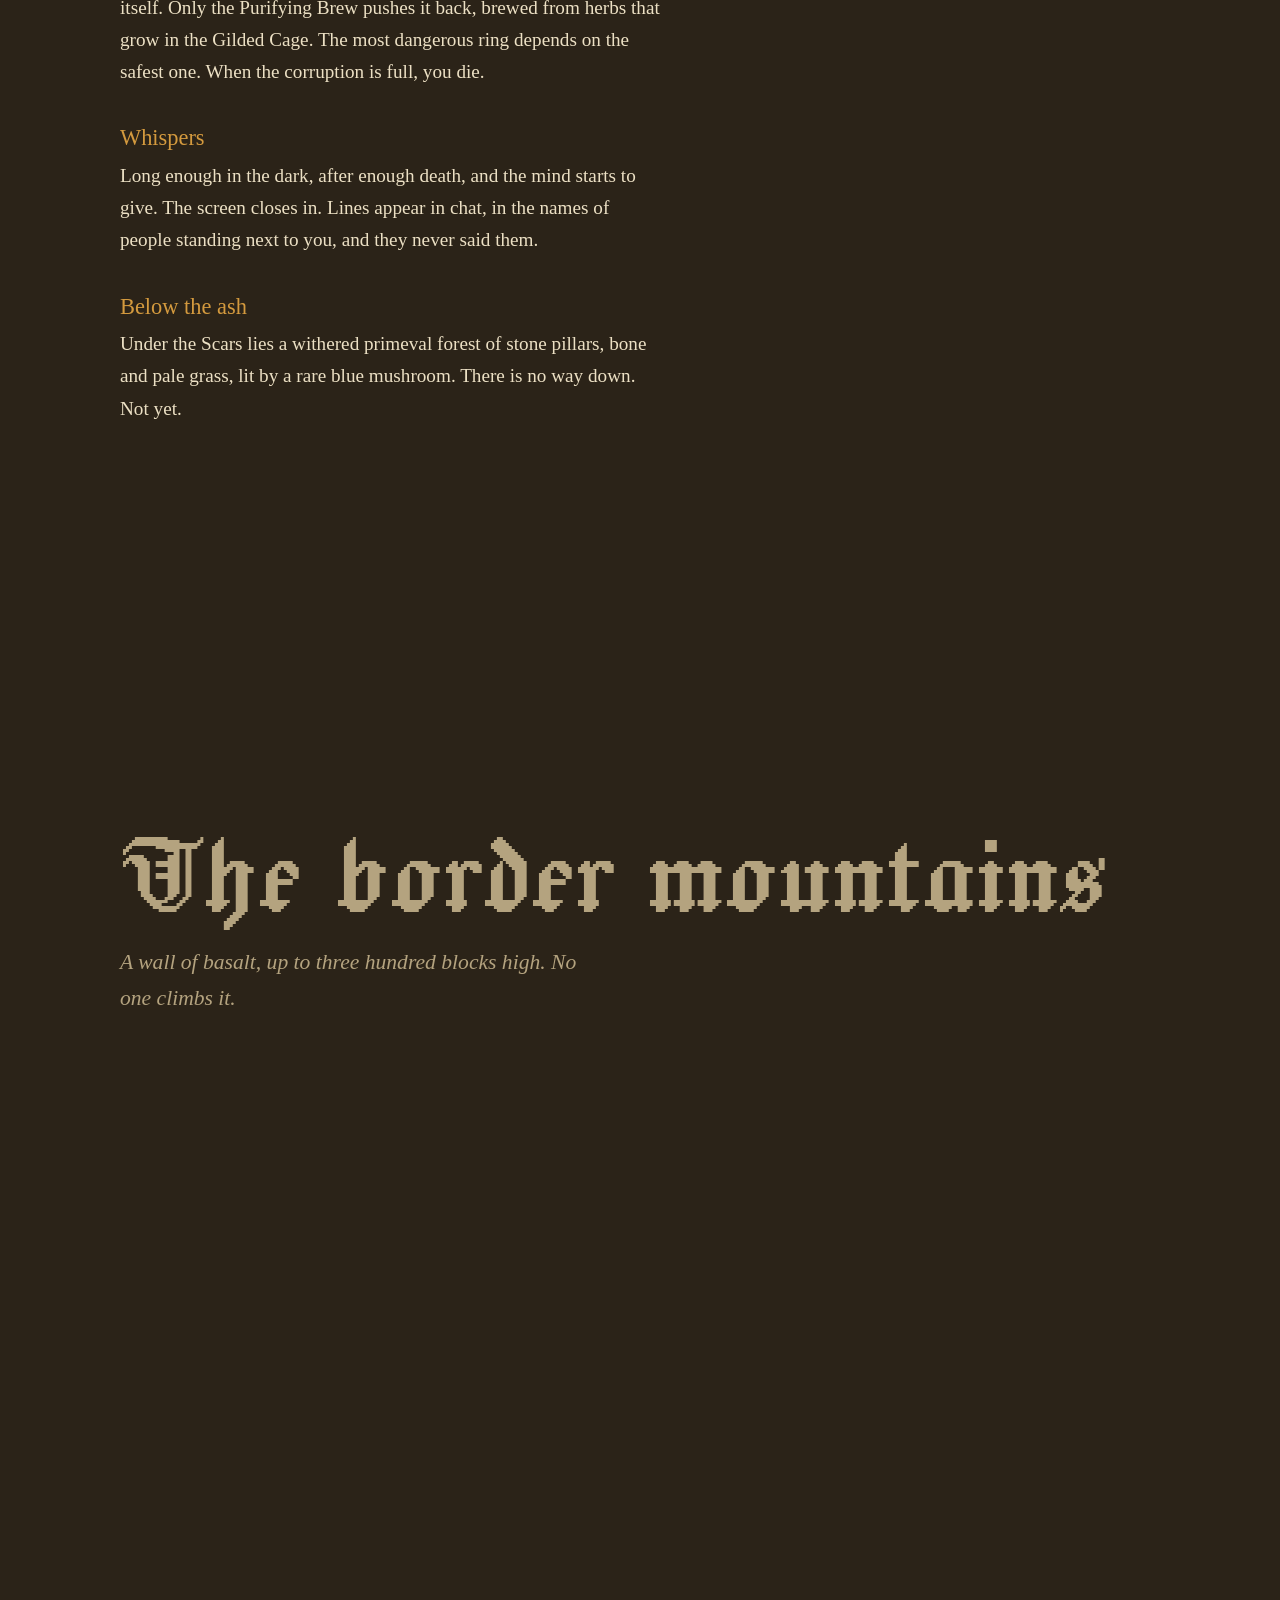
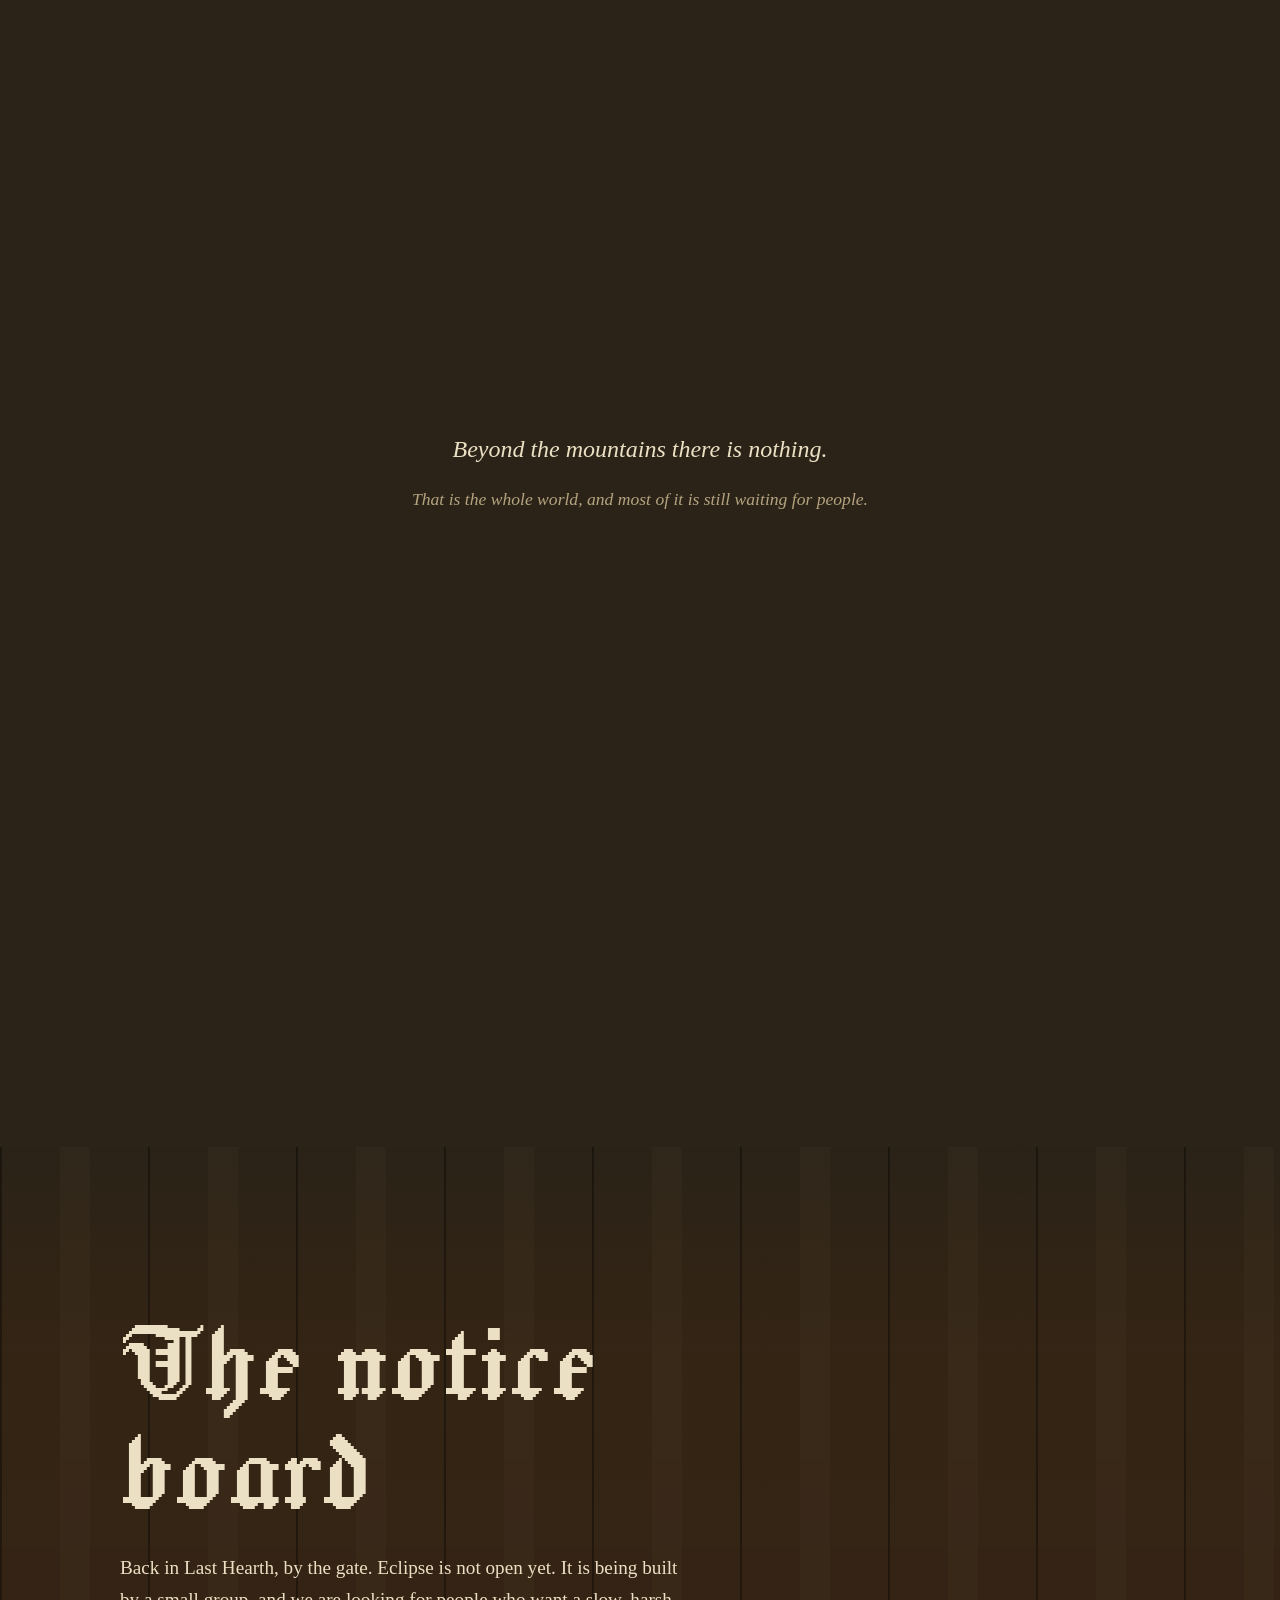
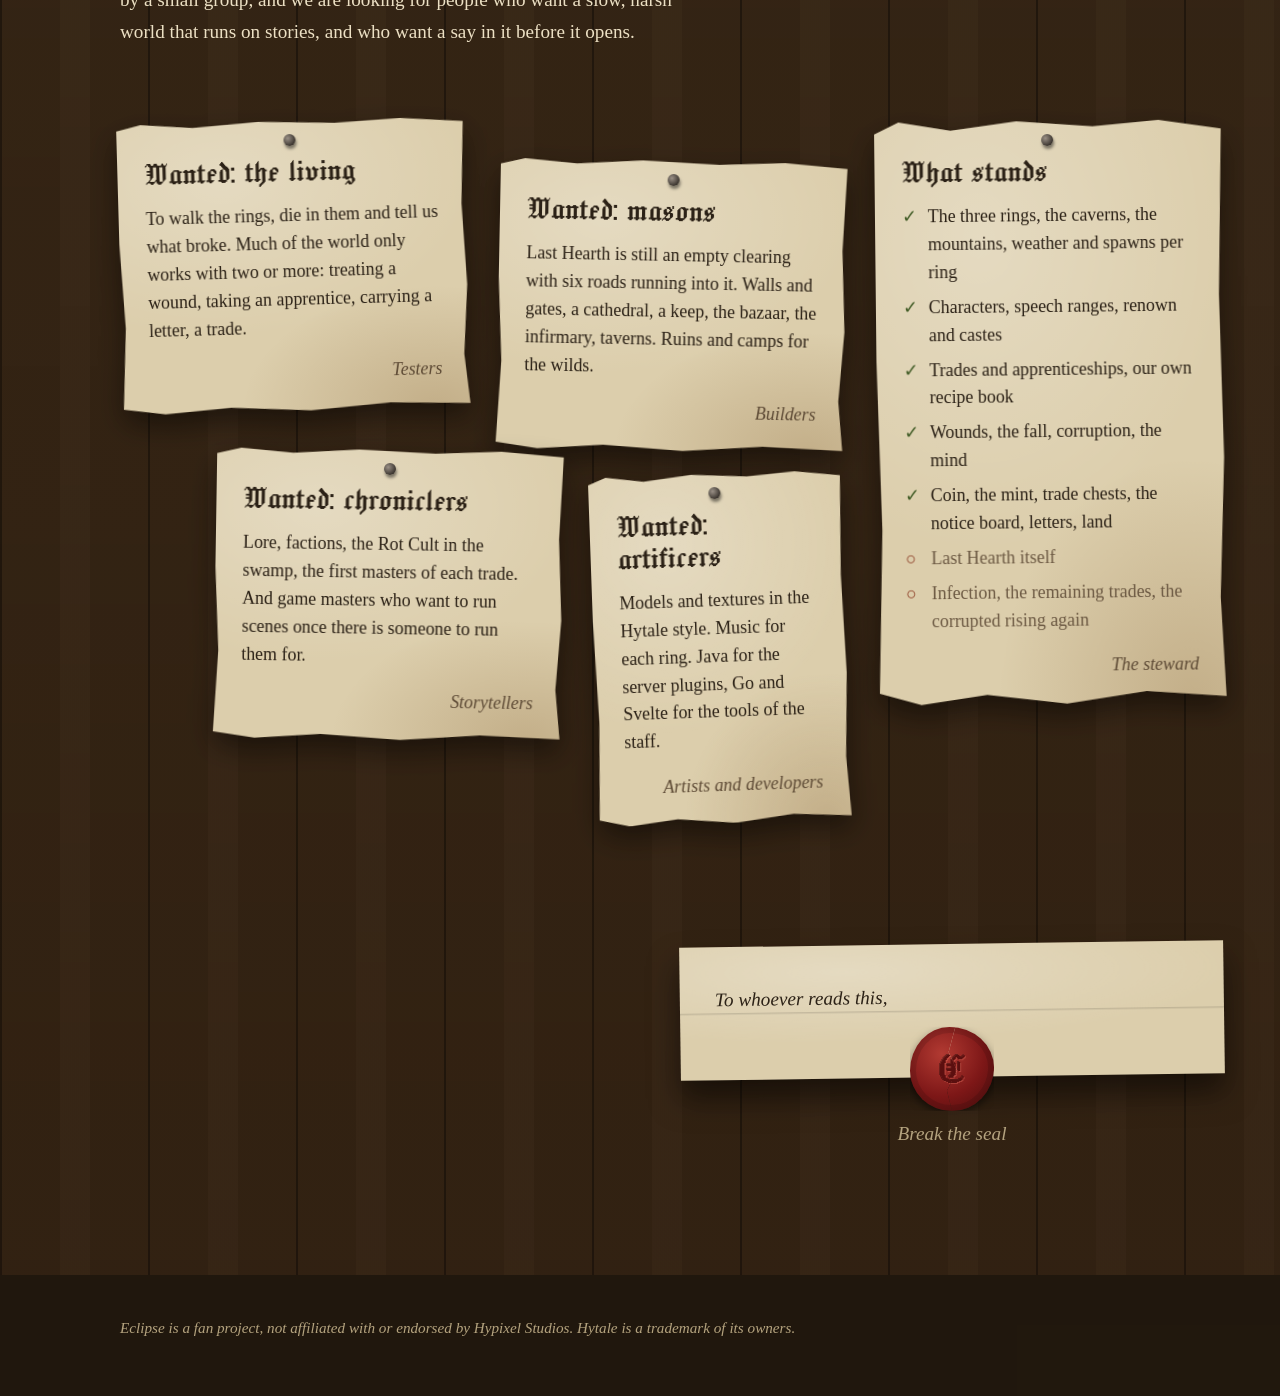
==== commit 656ab9ba: "Redesign: the page as the road from Last Hearth to the Void Weather, colours and the road change per" ====
--- a/index.html
+++ b/index.html
@@ -3,302 +3,231 @@
 <head>
   <meta charset="utf-8">
   <meta name="viewport" content="width=device-width, initial-scale=1">
-  <title>Eclipse · Hytale Roleplay</title>
-  <meta name="description" content="Eclipse is a dark fantasy roleplay server for Hytale. A ring world where nobody survives alone. We are looking for builders, testers and storytellers.">
-  <meta property="og:title" content="Eclipse · Dark fantasy roleplay for Hytale">
-  <meta property="og:description" content="A dying ring world where nobody survives alone. Professions that need each other, death with meaning, corruption and madness.">
+  <title>Eclipse, a roleplay server for Hytale</title>
+  <meta name="description" content="Eclipse is a dark fantasy roleplay server for Hytale. A ring world where nobody survives alone. We are looking for testers, builders and storytellers.">
+  <meta property="og:title" content="Eclipse, a roleplay server for Hytale">
+  <meta property="og:description" content="Walk the road from the last city to the edge of the world. Nobody survives alone.">
   <meta property="og:type" content="website">
-  <meta name="theme-color" content="#0d0b0c">
+  <meta name="theme-color" content="#2e261a">
   <link rel="icon" href="assets/sigil.svg" type="image/svg+xml">
   <link rel="preconnect" href="https://fonts.googleapis.com">
   <link rel="preconnect" href="https://fonts.gstatic.com" crossorigin>
-  <link href="https://fonts.googleapis.com/css2?family=Cinzel:wght@500;700&family=EB+Garamond:ital,wght@0,400;0,500;1,400&display=swap" rel="stylesheet">
+  <link href="https://fonts.googleapis.com/css2?family=Jacquard+24&family=IM+Fell+English:ital@0;1&family=IM+Fell+English+SC&display=swap" rel="stylesheet">
   <link rel="stylesheet" href="assets/style.css">
 </head>
-<body>
-  <div class="fog" aria-hidden="true"></div>
-  <canvas class="ash" aria-hidden="true"></canvas>
-
-  <header class="nav">
-    <a class="brand" href="#top"><img src="assets/sigil.svg" alt="" width="28" height="28"> Eclipse</a>
-    <nav>
-      <a href="#world">World</a>
-      <a href="#systems">Systems</a>
-      <a href="#status">Status</a>
-      <a class="nav-cta" href="#join">Join us</a>
-    </nav>
+<body data-ring="hearth">
+  <canvas class="weather" aria-hidden="true"></canvas>
+  <div class="road" aria-hidden="true"></div>
+  <p class="distance" aria-live="off">At the hearth</p>
+
+  <header class="hero" data-ring="hearth">
+    <div class="eclipse" aria-hidden="true"></div>
+    <div class="hero-text">
+      <h1>Eclipse</h1>
+      <p class="hero-line">A roleplay server for Hytale, set in a dying world of three rings around the last city.
+        The further you walk from its fire, the richer the earth and the shorter your life. Nobody survives alone.</p>
+      <p class="hero-links">
+        <a class="walk" href="#cage">Walk the road</a>
+        <a class="quiet" href="#board">or go straight to the notice board</a>
+      </p>
+    </div>
   </header>
 
-  <main id="top">
-    <!-- Hero -->
-    <section class="hero">
-      <p class="runes" aria-hidden="true">ᛖ ᚲ ᛚ ᛁ ᛈ ᛊ ᛖ</p>
-      <h1>Eclipse</h1>
-      <p class="tagline">A dark fantasy roleplay server for Hytale.</p>
-      <p class="lede">A dying world laid out in three rings around the last city. The further you go, the richer the
-        earth and the closer death. Your standing is measured in renown, scars and alliances, not levels.
-        <em>Nobody survives alone.</em></p>
-      <div class="hero-actions">
-        <a class="btn btn-blood" href="#join">Help us build it</a>
-        <a class="btn" href="#world">Enter the world</a>
-      </div>
-      <p class="hero-note">In development · closed testing · Hytale server 0.6.8</p>
-    </section>
-
-    <!-- Pillars -->
-    <section class="section" id="pillars">
-      <h2><span>The five pillars</span></h2>
-      <div class="pillars">
-        <article class="slab">
-          <h3>Forced interdependence</h3>
-          <p>No one completes a value chain alone. The miner needs the smelter, the smith needs both, and the
-            alchemist's oil is what keeps a blade from rusting.</p>
-        </article>
-        <article class="slab">
-          <h3>Roleplay as gameplay</h3>
-          <p>You rise through renown and appointments granted by other characters. There is nothing to grind.</p>
-        </article>
-        <article class="slab">
-          <h3>Weight of the world</h3>
-          <p>Fog, darkness, a quiet HUD. Wounds linger, minds fray, and death has consequences.</p>
-        </article>
-        <article class="slab">
-          <h3>Text over voice</h3>
-          <p>Speech carries 3, 20 or 50 blocks and breaks up at the edge. No global chat. News travels by letter.</p>
-        </article>
-        <article class="slab">
-          <h3>Narrative consequence</h3>
-          <p>Death is a story moment, not a reset. Where you fall decides what you lose.</p>
-        </article>
-      </div>
-    </section>
-
-    <!-- World -->
-    <section class="section" id="world">
-      <h2><span>The ring world</span></h2>
-      <p class="intro">The world is a circle around Last Hearth, the capital. Six highways leave its gates and decay as
-        they run outward. Beyond the last ring rises a wall of basalt, and beyond that, nothing. Select a ring.</p>
-
-      <div class="world">
-        <svg class="map" viewBox="-500 -500 1000 1000" role="img" aria-label="Map of the three rings">
-          <defs>
-            <radialGradient id="g-void"><stop offset="0.9" stop-color="#050405"/><stop offset="1" stop-color="#000"/></radialGradient>
-            <radialGradient id="g-cage" cx="0" cy="0" r="161" gradientUnits="userSpaceOnUse">
-              <stop offset="0" stop-color="#8a6a32"/><stop offset="0.8" stop-color="#5e4a26"/><stop offset="1" stop-color="#3f3a22"/>
-            </radialGradient>
-            <radialGradient id="g-weald" cx="0" cy="0" r="323" gradientUnits="userSpaceOnUse">
-              <stop offset="0.5" stop-color="#3a3a22"/><stop offset="0.8" stop-color="#2b3220"/><stop offset="1" stop-color="#2a2522"/>
-            </radialGradient>
-            <radialGradient id="g-scars" cx="0" cy="0" r="484" gradientUnits="userSpaceOnUse">
-              <stop offset="0.66" stop-color="#262128"/><stop offset="1" stop-color="#141117"/>
-            </radialGradient>
-            <filter id="rough"><feTurbulence type="fractalNoise" baseFrequency="0.035" numOctaves="3" seed="7"/>
-              <feDisplacementMap in="SourceGraphic" scale="9"/></filter>
-          </defs>
-          <circle r="500" fill="url(#g-void)"/>
-          <g filter="url(#rough)">
-            <circle class="ring" data-ring="mountains" r="500" fill="#1c1a1d" stroke="#3a3438" stroke-width="2"/>
-            <circle class="ring" data-ring="scars" r="484" fill="url(#g-scars)"/>
-            <circle class="ring" data-ring="weald" r="323" fill="url(#g-weald)"/>
-            <circle class="ring" data-ring="cage" r="161" fill="url(#g-cage)"/>
-          </g>
-          <g class="roads" aria-hidden="true">
-            <line x1="0" y1="0" x2="0" y2="-470" transform="rotate(15)"/>
-            <line x1="0" y1="0" x2="0" y2="-470" transform="rotate(75)"/>
-            <line x1="0" y1="0" x2="0" y2="-470" transform="rotate(135)"/>
-            <line x1="0" y1="0" x2="0" y2="-470" transform="rotate(195)"/>
-            <line x1="0" y1="0" x2="0" y2="-470" transform="rotate(255)"/>
-            <line x1="0" y1="0" x2="0" y2="-470" transform="rotate(315)"/>
-            <circle r="242" class="ringroad"/>
-          </g>
-          <g class="embers" aria-hidden="true">
-            <circle cx="210" cy="-330" r="2.4"/><circle cx="-380" cy="120" r="2"/><circle cx="90" cy="400" r="2.6"/>
-            <circle cx="-260" cy="-340" r="1.8"/><circle cx="395" cy="140" r="2.2"/><circle cx="-120" cy="-430" r="1.6"/>
-          </g>
-          <circle class="hearth" r="10"/>
-          <circle class="hearth-glow" r="26"/>
-          <text class="map-label" y="-30">Last Hearth</text>
-        </svg>
-
-        <div class="ring-info slab" aria-live="polite">
-          <div class="ring-tabs" role="tablist">
-            <button role="tab" data-ring="cage" aria-selected="true">I</button>
-            <button role="tab" data-ring="weald">II</button>
-            <button role="tab" data-ring="scars">III</button>
-            <button role="tab" data-ring="mountains">Edge</button>
-          </div>
-          <div class="ring-panel" data-ring="cage">
-            <p class="fate fate-green">Fate: green · radius 0 to 1500</p>
-            <h3>The Gilded Cage</h3>
-            <p class="quote">Eternal autumn in a suffocating dusk.</p>
-            <p>Flat farmland under golden-grey fog, oaks and birches with dry leaves, small still ponds. The only safe
-              place to farm. Its heart is <strong>Last Hearth</strong>, a capital built block by block by hand, with a
-              mint, a post office, a notice board and plots for rent.</p>
-            <p class="meta">Food, wood, first herbs. No stone, no ore. Fall here and you wake in the infirmary.</p>
-          </div>
-          <div class="ring-panel" data-ring="weald" hidden>
-            <p class="fate fate-orange">Fate: orange · radius 1500 to 3000</p>
-            <h3>The Rotting Weald</h3>
-            <p class="quote">A diseased swamp where the corruption has taken root.</p>
-            <p>Mud-brown water, dead trees, rain and ground fog. Pools of murky poison slow and sicken the careless.
-              Snakes and bandits by day; at night wolf packs, spiders and the dead.</p>
-            <p class="meta">Copper, iron, silver, swamp alchemy. Fall here and you live, but you keep a scar.</p>
-          </div>
-          <div class="ring-panel" data-ring="scars" hidden>
-            <p class="fate fate-red">Fate: red · radius 3000 to 4500</p>
-            <h3>The Cinder Scars</h3>
-            <p class="quote">The source of the corruption. Dark, creepy, lonely.</p>
-            <p>Flat ash dunes under a near-black sky, glowing cracks, lone basalt claws. Every minute here fills your
-              corruption. Below lie the <strong>Primordial Caverns</strong>, a withered forest of stone and bone.</p>
-            <p class="meta">Thorium, adamantite, mithril, void ingredients. Fall here and you are gone for good.</p>
-          </div>
-          <div class="ring-panel" data-ring="mountains" hidden>
-            <p class="fate">The edge · radius 4500 and beyond</p>
-            <h3>The Border Mountains</h3>
-            <p class="quote">A wall of basalt, and then the Void.</p>
-            <p>Scree foothills rise into cliffs of up to 300 blocks, ash on the ledges, ember veins in the rock. No one
-              climbs them. No one builds there. What lies beyond is nothing at all.</p>
-            <p class="meta">The world ends here.</p>
-          </div>
-        </div>
-      </div>
-    </section>
-
-    <!-- Systems -->
-    <section class="section" id="systems">
-      <h2><span>How the world bites</span></h2>
-      <p class="intro">Every system below runs on the server today, at least in a first version.</p>
-      <div class="systems">
-        <article class="card">
-          <span class="glyph" aria-hidden="true">ᚠ</span>
-          <h3>Professions</h3>
-          <p>A main trade and at most one second. You learn only as the apprentice of a master. Miner, smelter,
-            smith. Farmer, cook. Herbalist, alchemist. Surgeon. Anyone else who breaks ore gets worthless rock.</p>
-        </article>
-        <article class="card">
-          <span class="glyph" aria-hidden="true">ᛟ</span>
-          <h3>Castes &amp; renown</h3>
-          <p>Branded, Peasantry, Specialists, Gentry, High Lords. Renown is granted for good roleplay, and promotion
-            is an appointment by someone above you who stakes their own name on it.</p>
-        </article>
-        <article class="card">
-          <span class="glyph" aria-hidden="true">ᚺ</span>
-          <h3>Wounds</h3>
-          <p>A heavy hit leaves a deep wound: bleeding, a broken leg, an internal injury. Anyone can bandage. Only a
-            surgeon can set a leg or open you up. Wounds survive relog and respawn.</p>
-        </article>
-        <article class="card">
-          <span class="glyph" aria-hidden="true">ᛞ</span>
-          <h3>Fate</h3>
-          <p>At zero health you collapse where you fell. In the Cage you wake in the infirmary. In the Weald you rise
-            with a scar for life. In the Scars your name goes on the memorial wall.</p>
-        </article>
-        <article class="card">
-          <span class="glyph" aria-hidden="true">ᛉ</span>
-          <h3>Corruption</h3>
-          <p>The ash fills you, minute by minute. Only the Purifying Brew, made from herbs of the safest ring, pushes
-            it back. At full corruption the character dies.</p>
-        </article>
-        <article class="card">
-          <span class="glyph" aria-hidden="true">ᛜ</span>
-          <h3>Sanity</h3>
-          <p>Darkness and death wear down the mind. Sleep, fire, good food and dark ale bring it back. Let it slip and
-            you hear whispers in chat, in the names of the people standing next to you.</p>
-        </article>
-        <article class="card">
-          <span class="glyph" aria-hidden="true">ᛗ</span>
-          <h3>Coin &amp; trade</h3>
-          <p>Copper, silver and gold coins are items you can lose. Only the Gentry may strike them at the mint.
-            Trade chests sell while you sleep; a notice board pays for goods and bounties.</p>
-        </article>
-        <article class="card">
-          <span class="glyph" aria-hidden="true">ᚱ</span>
-          <h3>Letters</h3>
-          <p>There is no global chat. A letter is an item, sealed and carried by hand to a mailbox. Anyone may deliver
-            it for the postage. Anyone may break the seal, and the recipient will know.</p>
-        </article>
-        <article class="card">
-          <span class="glyph" aria-hidden="true">ᛃ</span>
-          <h3>Land that renews</h3>
-          <p>Unclaimed wilds that no one touches for a week grow back with fresh ore, trees and herbs. Drive a stake
-            to keep a chunk. In the city, plots are rented by the week.</p>
-        </article>
-      </div>
-    </section>
-
-    <!-- Status -->
-    <section class="section" id="status">
-      <h2><span>Where we stand</span></h2>
-      <ol class="roadmap">
-        <li class="done">
-          <h3>The world</h3>
-          <p>Three biomes, caverns, border mountains, atmosphere and weather per ring, poison water, decaying roads,
-            ruins per ring, alchemy herbs by tier, our own mob spawns per ring and time of day.</p>
-        </li>
-        <li class="active">
-          <h3>The foundation</h3>
-          <p>Characters, proximity chat, renown and castes, claims, city plots and rent, permissions, an admin web
-            app for the staff. <strong>Still to come:</strong> Last Hearth itself, built by hand.</p>
-        </li>
-        <li class="active">
-          <h3>The struggle to survive</h3>
-          <p>Wounds, professions with our own recipe book, coins, trade chests, notice board, letters.
-            <strong>Next:</strong> infection, the remaining trades, more threats.</p>
-        </li>
-        <li class="active">
-          <h3>The horror</h3>
-          <p>Corruption, sanity and Fate in a first version. <strong>Next:</strong> the corrupted rising as enemies,
-            supernatural foes, players seen as monsters.</p>
-        </li>
-      </ol>
-      <p class="stat-line"><span>10</span> server plugins · <span>3</span> rings · <span>0</span> levels</p>
-    </section>
-
-    <!-- Join -->
-    <section class="section" id="join">
-      <h2><span>Join the circle</span></h2>
-      <p class="intro">Eclipse is a small project with a big world. We are looking for people who like the idea of a
-        slow, harsh, story-driven server and want to shape it before it opens.</p>
-      <div class="roles">
-        <article class="slab role">
-          <h3>Testers</h3>
-          <p>Walk the rings, die in them, break the systems. Many features need two or more players to test at all:
-            treating wounds, apprenticeships, letters, trade.</p>
-        </article>
-        <article class="slab role">
-          <h3>Builders</h3>
-          <p>Last Hearth is built by hand: walls and six gates, cathedral, keep, bazaar, infirmary, post office,
-            taverns. Plus ruins and camps for the wilds.</p>
-        </article>
-        <article class="slab role">
-          <h3>Storytellers &amp; game masters</h3>
-          <p>Lore, factions, the Rot Cult, the first masters of each trade. People who want to run scenes and events
-            once players arrive.</p>
-        </article>
-        <article class="slab role">
-          <h3>Artists &amp; developers</h3>
-          <p>Models and textures in the Hytale style, music for the rings. Java for the server plugins, Svelte and Go
-            for the admin app.</p>
-        </article>
-      </div>
-
-      <div class="contact slab">
-        <p class="runes" aria-hidden="true">ᛟ ᛞ ᛟ</p>
-        <h3>Send word</h3>
-        <p>Tell us who you are, what you would like to do, and how much time you have. No experience required, only
-          patience for a world that is meant to be hard.</p>
-        <div class="hero-actions">
-          <a class="btn btn-blood" href="https://discord.gg/REPLACE_ME" data-placeholder>Join the Discord</a>
-          <a class="btn" href="https://github.com/P4inty">GitHub</a>
-        </div>
+  <main>
+    <section class="ring" id="cage" data-ring="cage" data-from="0" data-to="1500">
+      <div class="ring-head">
+        <h2>The Gilded Cage</h2>
+        <p class="motto">Eternal autumn in a suffocating dusk.</p>
+      </div>
+      <div class="ring-body">
+        <div class="prose">
+          <p class="lead">Flat farmland under a golden-grey fog. Oaks and birches with dry leaves, still ponds, wild
+            wheat. The only ring where anything grows, and the only one that is safe. Safe, not happy.</p>
+
+          <h3>Last Hearth</h3>
+          <p>The capital stands where the six highways meet, and it is built by hand, block by block: walls and gates,
+            a mint, a post office, plots rented by the week. Inside its walls only masons and carpenters may build.</p>
+
+          <h3>A trade, learned from a master</h3>
+          <p>Every character takes up one trade and at most a second. You learn it as the apprentice of a master and
+            rise from apprentice to journeyman to master, never by grinding. A miner digs the ore, a smelter turns it
+            into bars, a smith forges the blade, and the alchemist's oil keeps it from rusting. Anyone else who breaks
+            ore out of the rock gets worthless stone.</p>
+
+          <h3>Standing is given by others</h3>
+          <p>There are no levels. Good roleplay earns renown, and renown lets someone above you appoint you: from
+            peasant to specialist, gentry, high lord. Whoever appoints you stakes their own name on it. The branded
+            stand outside all of it.</p>
+
+          <h3>Coin you can lose</h3>
+          <p>Copper, silver and gold coins are items in your pocket. Only the gentry may strike them at the mint, and
+            the mint gives less the more was struck this week. Trade chests sell while their owner is away. The notice
+            board pays whoever brings what was asked for.</p>
+
+          <h3>Words travel no further than a voice</h3>
+          <p>Talk carries twenty blocks, a whisper three, a shout fifty, and the edges break up. There is no global
+            chat. Anything said further away goes by letter: sealed, carried by hand, and possibly opened on the way.</p>
+
+          <h3>Land grows back</h3>
+          <p>Wilds that no one has touched for a week are reborn with fresh ore, trees and herbs. Drive a stake into the
+            ground to keep a piece of land as it is.</p>
+        </div>
+        <aside class="fall">
+          <p class="fall-head">If you fall here</p>
+          <p>You lie where you dropped. Later you wake in the infirmary of Last Hearth, poorer in pride only.</p>
+        </aside>
+      </div>
+    </section>
+
+    <section class="ring" id="weald" data-ring="weald" data-from="1500" data-to="3000">
+      <div class="ring-head">
+        <h2>The Rotting Weald</h2>
+        <p class="motto">A diseased swamp where the corruption has taken root.</p>
+      </div>
+      <div class="ring-body">
+        <div class="prose">
+          <p class="lead">More water than land, brown as mud. Dead trees, rain, fog close to the ground. The highway
+            sinks into a causeway that has fallen in. Copper, iron and silver lie under the swamp.</p>
+
+          <h3>Poison in the water</h3>
+          <p>Some pools are not water. They are olive and still, they slow you, and they eat at you while you wade.</p>
+
+          <h3>Wounds that stay</h3>
+          <p>A hard enough blow leaves a deep wound. A bleeding cut anyone can bandage. A broken leg makes you limp
+            until a surgeon splints it. An internal injury takes part of your strength until a surgeon opens you up.
+            Wounds outlast a relog and a restart.</p>
+
+          <h3>Night</h3>
+          <p>By day there are snakes and bandits. At night come wolf packs, spiders and the dead, and the dark itself
+            wears on the mind. Sleep, fire, a proper meal and a mug of dark ale bring it back.</p>
+        </div>
+        <aside class="fall">
+          <p class="fall-head">If you fall here</p>
+          <p>You live, and you carry it for the rest of that life. Lost an eye, lost a hand. Others will see it, and
+            some will call you the One-Eyed.</p>
+        </aside>
+      </div>
+    </section>
+
+    <section class="ring" id="scars" data-ring="scars" data-from="3000" data-to="4500">
+      <div class="ring-head">
+        <h2>The Cinder Scars</h2>
+        <p class="motto">Where the corruption comes from.</p>
+      </div>
+      <div class="ring-body">
+        <div class="prose">
+          <p class="lead">Flat ash dunes under a sky that is almost black. Cracks that glow. Now and then a claw of
+            basalt a hundred blocks high. The highway is a few paving stones in the ash. The richest metals of the
+            world are here: thorium, adamantite, mithril.</p>
+
+          <h3>The ash fills you</h3>
+          <p>Every minute in the Scars fills your corruption. It does not fade by itself. Only the Purifying Brew
+            pushes it back, brewed from herbs that grow in the Gilded Cage. The most dangerous ring depends on the
+            safest one. When the corruption is full, you die.</p>
+
+          <h3>Whispers</h3>
+          <p>Long enough in the dark, after enough death, and the mind starts to give. The screen closes in. Lines
+            appear in chat, in the names of people standing next to you, and they never said them.</p>
+
+          <h3>Below the ash</h3>
+          <p>Under the Scars lies a withered primeval forest of stone pillars, bone and pale grass, lit by a rare blue
+            mushroom. There is no way down. Not yet.</p>
+        </div>
+        <aside class="fall">
+          <p class="fall-head">If you fall here</p>
+          <p>You are gone. Most of what you carried lies in the ash for whoever finds it, and your name is cut into
+            the memorial wall of Last Hearth.</p>
+        </aside>
+      </div>
+    </section>
+
+    <section class="ring edge" id="edge" data-ring="edge" data-from="4500" data-to="4650">
+      <div class="ring-head">
+        <h2>The border mountains</h2>
+        <p class="motto">A wall of basalt, up to three hundred blocks high. No one climbs it.</p>
+      </div>
+    </section>
+
+    <section class="void" id="void" data-ring="void" data-from="4650" data-to="4650">
+      <p>Beyond the mountains there is nothing.</p>
+      <p class="void-small">That is the whole world, and most of it is still waiting for people.</p>
+    </section>
+
+    <section class="board" id="board" data-ring="board">
+      <div class="board-head">
+        <h2>The notice board</h2>
+        <p>Back in Last Hearth, by the gate. Eclipse is not open yet. It is being built by a small group, and we are
+          looking for people who want a slow, harsh world that runs on stories, and who want a say in it before it
+          opens.</p>
+      </div>
+
+      <div class="notices">
+        <article class="notice n1">
+          <h3>Wanted: the living</h3>
+          <p>To walk the rings, die in them and tell us what broke. Much of the world only works with two or more:
+            treating a wound, taking an apprentice, carrying a letter, a trade.</p>
+          <p class="sig">Testers</p>
+        </article>
+
+        <article class="notice n2">
+          <h3>Wanted: masons</h3>
+          <p>Last Hearth is still an empty clearing with six roads running into it. Walls and gates, a cathedral, a
+            keep, the bazaar, the infirmary, taverns. Ruins and camps for the wilds.</p>
+          <p class="sig">Builders</p>
+        </article>
+
+        <article class="notice n3 ledger">
+          <h3>What stands</h3>
+          <ul>
+            <li class="yes">The three rings, the caverns, the mountains, weather and spawns per ring</li>
+            <li class="yes">Characters, speech ranges, renown and castes</li>
+            <li class="yes">Trades and apprenticeships, our own recipe book</li>
+            <li class="yes">Wounds, the fall, corruption, the mind</li>
+            <li class="yes">Coin, the mint, trade chests, the notice board, letters, land</li>
+            <li class="no">Last Hearth itself</li>
+            <li class="no">Infection, the remaining trades, the corrupted rising again</li>
+          </ul>
+          <p class="sig">The steward</p>
+        </article>
+
+        <article class="notice n4">
+          <h3>Wanted: chroniclers</h3>
+          <p>Lore, factions, the Rot Cult in the swamp, the first masters of each trade. And game masters who want to
+            run scenes once there is someone to run them for.</p>
+          <p class="sig">Storytellers</p>
+        </article>
+
+        <article class="notice n5">
+          <h3>Wanted: artificers</h3>
+          <p>Models and textures in the Hytale style. Music for each ring. Java for the server plugins, Go and Svelte
+            for the tools of the staff.</p>
+          <p class="sig">Artists and developers</p>
+        </article>
+      </div>
+
+      <div class="letter" data-sealed>
+        <div class="letter-paper">
+          <p class="letter-to">To whoever reads this,</p>
+          <div class="letter-inner"><div>
+            <p>tell us who you are, what you would like to do, and how much time you have. No experience needed, only
+              patience with a world that is meant to be hard.</p>
+            <p class="letter-links">
+              <a href="https://discord.gg/REPLACE_ME">Join us on Discord</a>
+              <a href="https://github.com/P4inty">Find us on GitHub</a>
+            </p>
+          </div></div>
+        </div>
+        <button class="seal" type="button" aria-label="Break the seal and read the letter">
+          <span class="seal-half left"></span><span class="seal-half right"></span>
+        </button>
+        <p class="seal-hint">Break the seal</p>
       </div>
     </section>
   </main>
 
   <footer class="footer">
-    <p>Eclipse is a fan project and is not affiliated with or endorsed by Hypixel Studios. Hytale is a trademark of
-      its respective owners.</p>
-    <p class="runes" aria-hidden="true">ᛖ ᚲ ᛚ ᛁ ᛈ ᛊ ᛖ</p>
+    <p>Eclipse is a fan project, not affiliated with or endorsed by Hypixel Studios. Hytale is a trademark of its
+      owners.</p>
   </footer>
 
   <script src="assets/main.js" defer></script>
--- a/assets/style.css
+++ b/assets/style.css
@@ -1,213 +1,297 @@
+/* Eclipse project site. The page is the road from Last Hearth to the Void: colours, weather and the road itself
+   change with the ring in view (body[data-ring], set by main.js). */
+
+@property --sky { syntax: "<color>"; inherits: true; initial-value: #2b2318; }
+@property --fog { syntax: "<color>"; inherits: true; initial-value: #8a7550; }
+@property --ink { syntax: "<color>"; inherits: true; initial-value: #ece0c4; }
+@property --dim { syntax: "<color>"; inherits: true; initial-value: #b4a37f; }
+@property --accent { syntax: "<color>"; inherits: true; initial-value: #d49a3e; }
+
 :root {
-  --bg: #0d0b0c;
-  --bg-2: #151214;
-  --stone: #1d191b;
-  --stone-edge: #2e272a;
-  --ink: #d8cfc2;
-  --ink-dim: #9a8f84;
-  --gold: #c9a35a;
-  --blood: #8e1b1b;
-  --blood-hi: #b52626;
-  --ember: #d9822b;
-  --green: #8fa35a;
-  --orange: #c97a35;
-  --red: #b52626;
-  --serif: "EB Garamond", Georgia, serif;
-  --display: "Cinzel", "Trajan Pro", Georgia, serif;
-  --gutter: clamp(16px, 4vw, 40px);
+  --text: "IM Fell English", "Iowan Old Style", Georgia, serif;
+  --caps: "IM Fell English SC", "IM Fell English", Georgia, serif;
+  --black: "Jacquard 24", "UnifrakturMaguntia", "Old English Text MT", serif;
+  --rail: 0px;
+  --gutter: 20px;
+  --paper: #dcceac;
+  --paper-ink: #2b2116;
+  --wax: #7d1717;
+}
+@media (min-width: 900px) { :root { --rail: 64px; --gutter: 56px; } }
+
+body[data-ring="hearth"], body[data-ring="cage"] {
+  --sky: #2b2318; --fog: #8a7550; --ink: #ece0c4; --dim: #b4a37f; --accent: #d49a3e;
+}
+body[data-ring="weald"] {
+  --sky: #191d16; --fog: #4d5640; --ink: #dadccb; --dim: #9ca189; --accent: #aeaa3c;
+}
+body[data-ring="scars"] {
+  --sky: #110e13; --fog: #3c2c42; --ink: #d4cbd6; --dim: #8f8495; --accent: #d4622a;
+}
+body[data-ring="edge"] {
+  --sky: #0a090b; --fog: #1e1b20; --ink: #aaa4aa; --dim: #6f696f; --accent: #8a8086;
+}
+body[data-ring="void"] {
+  --sky: #000; --fog: #000; --ink: #707070; --dim: #3d3d3d; --accent: #707070;
+}
+body[data-ring="board"] {
+  --sky: #21170e; --fog: #6a4a26; --ink: #ecdcbc; --dim: #b8a07a; --accent: #c99437;
 }
 
 * { box-sizing: border-box; }
 html { scroll-behavior: smooth; }
 body {
   margin: 0;
-  background: radial-gradient(ellipse at 50% -10%, #241c18 0%, var(--bg) 55%) fixed, var(--bg);
+  background: var(--sky);
   color: var(--ink);
-  font: 400 1.15rem/1.6 var(--serif);
+  font: 400 1.2rem/1.68 var(--text);
+  font-kerning: normal;
+  font-variant-ligatures: common-ligatures;
   overflow-x: hidden;
-}
-a { color: var(--gold); }
-h1, h2, h3 { font-family: var(--display); font-weight: 700; letter-spacing: 0.06em; margin: 0; }
-h3 { font-size: 1.05rem; color: var(--gold); margin-bottom: 0.5rem; }
-p { margin: 0 0 0.8rem; }
-strong { color: #eadfce; font-weight: 500; }
-
-/* Atmosphere */
-.fog {
-  position: fixed; inset: -20%; pointer-events: none; z-index: 0; opacity: 0.35;
-  background:
-    radial-gradient(40% 30% at 20% 30%, rgba(120, 110, 100, 0.18), transparent 70%),
-    radial-gradient(35% 25% at 80% 60%, rgba(90, 80, 90, 0.16), transparent 70%),
-    radial-gradient(30% 20% at 50% 90%, rgba(110, 90, 70, 0.14), transparent 70%);
-  animation: drift 60s ease-in-out infinite alternate;
-}
-@keyframes drift { to { transform: translate3d(6%, -4%, 0) scale(1.1); } }
-.ash { position: fixed; inset: 0; width: 100%; height: 100%; pointer-events: none; z-index: 0; }
-main, .nav, .footer { position: relative; z-index: 1; }
-
-/* Navigation */
-.nav {
-  position: sticky; top: 0; z-index: 10;
-  display: flex; align-items: center; justify-content: space-between; gap: 1rem;
-  padding: 0.7rem var(--gutter);
-  background: linear-gradient(to bottom, rgba(13, 11, 12, 0.95), rgba(13, 11, 12, 0.7));
-  backdrop-filter: blur(6px);
-  border-bottom: 1px solid var(--stone-edge);
-}
-.brand {
-  display: flex; align-items: center; gap: 0.55rem;
-  font-family: var(--display); font-weight: 700; letter-spacing: 0.18em; text-transform: uppercase;
-  color: var(--ink); text-decoration: none;
-}
-.nav nav { display: flex; gap: clamp(0.6rem, 2.5vw, 1.6rem); align-items: center; }
-.nav nav a {
-  color: var(--ink-dim); text-decoration: none; font-family: var(--display); font-size: 0.82rem;
-  letter-spacing: 0.12em; text-transform: uppercase;
-}
-.nav nav a:hover { color: var(--ink); }
-.nav .nav-cta { color: var(--blood-hi); }
-@media (max-width: 560px) { .nav nav a:not(.nav-cta) { display: none; } }
-
-/* Hero */
+  transition: --sky 1.6s ease, --fog 1.6s ease, --ink 1.6s ease, --dim 1.6s ease, --accent 1.6s ease;
+}
+/* Ground fog: one fixed layer whose colour follows the ring. */
+body::before {
+  content: ""; position: fixed; inset: 0; pointer-events: none; z-index: 0;
+  background:
+    radial-gradient(90% 55% at 70% 100%, color-mix(in srgb, var(--fog) 55%, transparent), transparent 70%),
+    radial-gradient(70% 40% at 10% 85%, color-mix(in srgb, var(--fog) 35%, transparent), transparent 70%);
+}
+a { color: var(--accent); text-underline-offset: 0.2em; text-decoration-thickness: 1px; }
+a:focus-visible, button:focus-visible { outline: 2px solid var(--accent); outline-offset: 4px; }
+h1, h2, h3, p { margin: 0; }
+
+main, .hero, .footer { position: relative; z-index: 2; }
+.weather { position: fixed; inset: 0; width: 100%; height: 100%; pointer-events: none; z-index: 1; }
+
+/* The highway on the left edge. Its stones thin out ring by ring; main.js scrolls it with the page. */
+.road {
+  position: fixed; top: 0; bottom: 0; left: 20px; width: 26px; z-index: 1; pointer-events: none;
+  display: none;
+  background-position: 0 var(--road-y, 0px);
+  transition: opacity 1.6s ease;
+  -webkit-mask: linear-gradient(transparent, #000 8%, #000 92%, transparent);
+          mask: linear-gradient(transparent, #000 8%, #000 92%, transparent);
+}
+@media (min-width: 900px) { .road { display: block; } }
+body[data-ring="hearth"] .road, body[data-ring="cage"] .road, body[data-ring="board"] .road {
+  background-image:
+    linear-gradient(90deg, transparent 12px, rgba(0, 0, 0, 0.45) 12px 14px, transparent 14px),
+    repeating-linear-gradient(180deg, #776a52 0 15px, #2c251b 15px 17px, #6a5e48 17px 31px, #2c251b 31px 33px);
+  background-size: 100% 66px, 100% 66px;
+}
+body[data-ring="weald"] .road {
+  background-image:
+    repeating-linear-gradient(180deg, #4f5040 0 14px, #1c1f17 14px 16px, #464838 16px 26px, transparent 26px 120px, #3e4032 120px 132px, transparent 132px 190px);
+  background-size: 100% 190px;
+}
+body[data-ring="scars"] .road {
+  background-image:
+    repeating-linear-gradient(180deg, #3a3238 0 9px, transparent 9px 230px, #2d272c 230px 236px, transparent 236px 420px);
+  background-size: 100% 420px;
+}
+body[data-ring="edge"] .road, body[data-ring="void"] .road { opacity: 0; }
+
+/* The milestone: how far down the road the reader is. Written along the road on wide screens. */
+.distance {
+  position: fixed; z-index: 3; margin: 0;
+  font: italic 0.95rem/1 var(--text); color: var(--dim); white-space: nowrap;
+  top: 10px; right: 12px; padding: 0.35rem 0.7rem;
+  background: color-mix(in srgb, var(--sky) 85%, transparent);
+}
+@media (min-width: 900px) {
+  .distance {
+    top: auto; right: auto; left: 54px; bottom: 28px; padding: 0; background: none;
+    writing-mode: vertical-rl; transform: rotate(180deg);
+  }
+}
+
+/* Hero: dusk over the Gilded Cage, the eclipse above it. */
 .hero {
-  min-height: calc(100vh - 60px); min-height: calc(100svh - 60px);
-  display: flex; flex-direction: column; align-items: center; justify-content: center; text-align: center;
-  padding: 4rem var(--gutter);
-}
+  min-height: 100vh; min-height: 100svh;
+  display: flex; align-items: flex-end;
+  padding: 0 var(--gutter) 12vh calc(var(--rail) + var(--gutter));
+  background:
+    radial-gradient(60% 50% at 76% 26%, rgba(214, 160, 82, 0.20), transparent 70%),
+    linear-gradient(180deg, #17120c 0%, transparent 60%);
+}
+.eclipse {
+  position: absolute; top: 9vh; right: 9vw;
+  width: clamp(150px, 30vmin, 340px); aspect-ratio: 1; border-radius: 50%;
+  background: radial-gradient(circle at 50% 50%, #f4e4bd 0 58%, #e0b46a 66%, rgba(224, 160, 80, 0) 71%);
+  box-shadow: 0 0 60px 18px rgba(222, 165, 85, 0.28), 0 0 160px 60px rgba(180, 120, 60, 0.14);
+}
+.eclipse::after {
+  content: ""; position: absolute; inset: 3%; border-radius: 50%;
+  background: radial-gradient(circle at 46% 44%, #19140d, #0b0907 70%);
+  transform: translate(7%, -5%);
+  animation: moon 5s cubic-bezier(.3, .1, .2, 1) 0.4s both;
+}
+@keyframes moon { from { transform: translate(80%, -45%); } }
+
+.hero-text { max-width: 62rem; }
 .hero h1 {
-  font-size: clamp(2.6rem, 11vw, 8.5rem); letter-spacing: 0.22em; margin-right: -0.22em;
-  line-height: 1; color: #efe6d8;
-  text-shadow: 0 0 40px rgba(201, 163, 90, 0.25), 0 0 2px rgba(0, 0, 0, 0.8);
-}
-.tagline { font-family: var(--display); color: var(--gold); letter-spacing: 0.14em; margin-top: 1rem; font-size: 1rem; }
-.lede { max-width: 38rem; color: var(--ink); font-size: 1.25rem; margin: 1.6rem auto 2rem; }
-.lede em { display: block; margin-top: 0.8rem; color: var(--blood-hi); font-family: var(--display); font-style: normal; letter-spacing: 0.1em; }
-.hero-note { color: var(--ink-dim); font-size: 0.95rem; margin-top: 1.6rem; font-style: italic; }
-.runes { font-family: "Segoe UI Historic", "Noto Sans Runic", serif; color: var(--blood); letter-spacing: 0.6em; margin-bottom: 1rem; opacity: 0.85; }
-
-.hero-actions { display: flex; gap: 0.9rem; flex-wrap: wrap; justify-content: center; }
-.btn {
-  display: inline-block; padding: 0.75rem 1.5rem;
-  font-family: var(--display); font-size: 0.85rem; font-weight: 700; letter-spacing: 0.14em; text-transform: uppercase;
-  color: var(--ink); text-decoration: none;
-  background: linear-gradient(#2a2427, #191517);
-  border: 1px solid #3c3336;
-  box-shadow: inset 0 1px 0 rgba(255, 255, 255, 0.06), 0 4px 14px rgba(0, 0, 0, 0.5);
-  clip-path: polygon(6px 0, calc(100% - 6px) 0, 100% 6px, 100% calc(100% - 6px), calc(100% - 6px) 100%, 6px 100%, 0 calc(100% - 6px), 0 6px);
-  transition: filter 0.2s, transform 0.2s;
-}
-.btn:hover { filter: brightness(1.25); transform: translateY(-1px); }
-.btn-blood { background: linear-gradient(#9c2222, #5e1010); border-color: #b52626; color: #f4e9dc; }
-
-/* Sections */
-.section { max-width: 1120px; margin: 0 auto; padding: 5rem var(--gutter); }
-.section h2 {
-  display: flex; align-items: center; gap: 1rem; justify-content: center; text-align: center;
-  font-size: clamp(1.4rem, 4vw, 2.1rem); color: #efe6d8; margin-bottom: 1.4rem;
-}
-.section h2::before, .section h2::after {
-  content: ""; flex: 1; max-width: 160px; height: 1px;
-  background: linear-gradient(90deg, transparent, var(--blood));
-}
-.section h2::after { transform: scaleX(-1); }
-.intro { max-width: 44rem; margin: 0 auto 2.6rem; text-align: center; color: var(--ink-dim); }
-
-/* Stone slabs */
-.slab {
-  position: relative; padding: 1.4rem 1.5rem;
-  background:
-    radial-gradient(120% 80% at 0% 0%, rgba(255, 255, 255, 0.035), transparent 60%),
-    linear-gradient(160deg, #221d20, #161214);
-  border: 1px solid var(--stone-edge);
-  box-shadow: inset 0 0 30px rgba(0, 0, 0, 0.6), 0 8px 24px rgba(0, 0, 0, 0.4);
-  clip-path: polygon(0 4px, 4px 0, 38% 0, 40% 3px, 42% 0, calc(100% - 4px) 0, 100% 4px, 100% 62%, calc(100% - 3px) 64%, 100% 66%, 100% calc(100% - 4px), calc(100% - 4px) 100%, 4px 100%, 0 calc(100% - 4px));
-}
-.slab::before, .slab::after {
-  content: ""; position: absolute; width: 10px; height: 10px; border: 1px solid var(--blood); opacity: 0.7;
-}
-.slab::before { top: 8px; left: 8px; border-right: 0; border-bottom: 0; }
-.slab::after { bottom: 8px; right: 8px; border-left: 0; border-top: 0; }
-.slab p:last-child { margin-bottom: 0; }
-
-.pillars { display: flex; flex-wrap: wrap; justify-content: center; gap: 1rem; }
-.pillars .slab { flex: 1 1 280px; max-width: 360px; }
-.pillars p { color: var(--ink-dim); font-size: 1.05rem; }
-
-/* World */
-.world { display: grid; grid-template-columns: minmax(0, 1.1fr) minmax(0, 1fr); gap: 2.5rem; align-items: center; }
-@media (max-width: 860px) { .world { grid-template-columns: 1fr; } }
-.map { width: 100%; max-width: 520px; margin: 0 auto; display: block; filter: drop-shadow(0 0 40px rgba(0, 0, 0, 0.9)); }
-.map .ring { cursor: pointer; transition: filter 0.25s, opacity 0.25s; }
-.map .ring:hover { filter: brightness(1.25); }
-.map.has-active .ring:not(.active) { opacity: 0.55; }
-.map.has-active .ring.active { filter: brightness(1.2); }
-.roads line { stroke: #7a6a50; stroke-width: 3; stroke-dasharray: 2 0 200 4 60 9 40 14 30 22; opacity: 0.55; pointer-events: none; }
-.roads .ringroad { fill: none; stroke: #6a5c46; stroke-width: 2; stroke-dasharray: 10 8; opacity: 0.4; pointer-events: none; }
-.embers circle { fill: var(--ember); animation: flicker 3s ease-in-out infinite alternate; }
-.embers circle:nth-child(2n) { animation-delay: -1.3s; }
-@keyframes flicker { from { opacity: 0.25; } to { opacity: 0.9; } }
-.hearth { fill: #ffb54a; pointer-events: none; }
-.hearth-glow { fill: #ffb54a; opacity: 0.18; pointer-events: none; animation: flicker 2.4s ease-in-out infinite alternate; }
-.map-label { fill: #efe6d8; font: 700 24px var(--display); letter-spacing: 2px; text-anchor: middle; pointer-events: none; paint-order: stroke; stroke: rgba(0, 0, 0, 0.7); stroke-width: 4px; }
-
-.ring-tabs { display: flex; gap: 0.4rem; margin-bottom: 1.2rem; }
-.ring-tabs button {
-  flex: 1; padding: 0.45rem 0; cursor: pointer;
-  font: 700 0.85rem var(--display); letter-spacing: 0.1em; color: var(--ink-dim);
-  background: #1a1618; border: 1px solid var(--stone-edge);
-}
-.ring-tabs button[aria-selected="true"] { color: #f4e9dc; border-color: var(--blood); background: #2a1416; }
-.ring-panel h3 { font-size: 1.5rem; color: #efe6d8; }
-.quote { font-style: italic; color: var(--gold); }
-.meta { color: var(--ink-dim); font-size: 1rem; border-top: 1px solid var(--stone-edge); padding-top: 0.8rem; margin-top: 1rem; }
-.fate { font-family: var(--display); font-size: 0.75rem; letter-spacing: 0.14em; text-transform: uppercase; color: var(--ink-dim); margin-bottom: 0.3rem; }
-.fate::before { content: ""; display: inline-block; width: 8px; height: 8px; border-radius: 50%; margin-right: 0.5rem; background: #555; vertical-align: 1px; }
-.fate-green::before { background: var(--green); box-shadow: 0 0 8px var(--green); }
-.fate-orange::before { background: var(--orange); box-shadow: 0 0 8px var(--orange); }
-.fate-red::before { background: var(--red); box-shadow: 0 0 8px var(--red); }
-
-/* Systems */
-.systems { display: grid; grid-template-columns: repeat(auto-fit, minmax(260px, 1fr)); gap: 1px; background: var(--stone-edge); border: 1px solid var(--stone-edge); }
-.card { position: relative; background: var(--bg-2); padding: 1.6rem 1.5rem 1.4rem; overflow: hidden; transition: background 0.3s; }
-.card:hover { background: #1c1719; }
-.card p { color: var(--ink-dim); font-size: 1.05rem; margin: 0; }
-.glyph {
-  position: absolute; right: 0.8rem; top: 0.2rem; font-size: 3.4rem; line-height: 1;
-  font-family: "Segoe UI Historic", "Noto Sans Runic", serif; color: var(--blood); opacity: 0.22;
-  transition: opacity 0.3s, text-shadow 0.3s;
-}
-.card:hover .glyph { opacity: 0.6; text-shadow: 0 0 18px var(--blood-hi); }
-
-/* Roadmap */
-.roadmap { list-style: none; margin: 0 auto; padding: 0; max-width: 46rem; border-left: 1px solid var(--stone-edge); }
-.roadmap li { position: relative; padding: 0 0 2rem 2rem; }
-.roadmap li::before {
-  content: ""; position: absolute; left: -7px; top: 0.35rem; width: 12px; height: 12px; transform: rotate(45deg);
-  background: var(--bg); border: 1px solid var(--gold);
-}
-.roadmap li.done::before { background: var(--gold); }
-.roadmap li.active::before { border-color: var(--blood-hi); box-shadow: 0 0 10px var(--blood-hi); }
-.roadmap p { color: var(--ink-dim); }
-.stat-line { text-align: center; font-family: var(--display); letter-spacing: 0.12em; color: var(--ink-dim); margin-top: 1.5rem; font-size: 0.95rem; }
-.stat-line span { color: var(--gold); font-size: 1.6rem; vertical-align: -2px; margin: 0 0.15rem; }
-
-/* Join */
-.roles { display: grid; grid-template-columns: repeat(auto-fit, minmax(230px, 1fr)); gap: 1rem; margin-bottom: 2.5rem; }
-.role p { color: var(--ink-dim); font-size: 1.05rem; }
-.contact { text-align: center; max-width: 40rem; margin: 0 auto; padding: 2.2rem 1.6rem; }
-.contact h3 { font-size: 1.4rem; }
-.contact p { color: var(--ink-dim); }
-.contact .hero-actions { margin-top: 1.4rem; }
-
-.footer { text-align: center; padding: 2rem var(--gutter) 3rem; color: #6c635b; font-size: 0.9rem; border-top: 1px solid var(--stone-edge); }
-.footer .runes { margin: 1rem 0 0; font-size: 0.8rem; }
-
-/* Reveal on scroll */
-.reveal { opacity: 0; transform: translateY(18px); transition: opacity 0.9s ease, transform 0.9s ease; }
-.reveal.visible { opacity: 1; transform: none; }
+  font: 400 clamp(5.2rem, 22vw, 18rem)/0.78 var(--black);
+  color: var(--ink);
+  margin-left: -0.04em;
+  text-shadow: 0 0 1px rgba(0, 0, 0, 0.6), 0 12px 50px rgba(0, 0, 0, 0.55);
+}
+.hero-line { max-width: 33rem; margin-top: 2rem; font-size: 1.32rem; line-height: 1.6; }
+.hero-links { margin-top: 2rem; display: flex; flex-wrap: wrap; align-items: baseline; gap: 0.4rem 1.2rem; }
+.walk {
+  font: 400 2.1rem/1 var(--black); color: var(--accent); text-decoration: none;
+  border-bottom: 2px solid currentColor; padding-bottom: 0.15rem;
+}
+.walk:hover { color: var(--ink); }
+.quiet { color: var(--dim); font-style: italic; }
+
+/* Rings */
+.ring {
+  min-height: 130vh;
+  padding: 26vh var(--gutter) 18vh calc(var(--rail) + var(--gutter));
+  max-width: 76rem;
+}
+.ring-head { margin-bottom: 3.5rem; }
+.ring h2 { font: 400 clamp(3.4rem, 10vw, 8rem)/0.85 var(--black); color: var(--ink); }
+.motto { font-style: italic; color: var(--dim); font-size: 1.35rem; margin-top: 0.9rem; max-width: 30rem; }
+
+.ring-body { display: grid; grid-template-columns: minmax(0, 34rem) minmax(0, 19rem); gap: 3rem 6rem; align-items: start; }
+@media (max-width: 899px) { .ring-body { grid-template-columns: 1fr; } }
+.prose .lead { font-size: 1.38rem; line-height: 1.6; margin-bottom: 2.6rem; }
+.prose h3 { font: 400 1.4rem/1.3 var(--caps); color: var(--accent); margin: 2.2rem 0 0.45rem; }
+.prose p { hyphens: auto; }
+
+.fall { position: sticky; top: 30vh; }
+.fall-head { font: 400 2.2rem/1 var(--black); color: var(--accent); margin-bottom: 0.8rem; }
+.fall p:last-child { font-style: italic; font-size: 1.32rem; line-height: 1.55; color: var(--ink); }
+
+.edge { min-height: 90vh; }
+.edge h2 { color: var(--dim); }
+
+.void {
+  min-height: 150vh; display: flex; flex-direction: column; justify-content: center; align-items: center;
+  text-align: center; padding: 0 var(--gutter);
+  font-style: italic; font-size: 1.5rem; color: var(--ink);
+}
+.void-small { font-size: 1.1rem; color: var(--dim); margin-top: 1rem; }
+
+/* The notice board in Last Hearth. */
+.board {
+  position: relative;
+  padding: 18vh var(--gutter) 22vh calc(var(--rail) + var(--gutter));
+  background:
+    repeating-linear-gradient(90deg, rgba(0, 0, 0, 0.35) 0 2px, transparent 2px 148px),
+    repeating-linear-gradient(90deg, transparent 0 60px, rgba(255, 220, 160, 0.025) 60px 90px, transparent 90px 148px),
+    linear-gradient(180deg, transparent, rgba(60, 38, 18, 0.55) 12%, rgba(52, 33, 16, 0.75));
+}
+.board-head { max-width: 36rem; margin-bottom: 4.5rem; }
+.board h2 { font: 400 clamp(3.4rem, 10vw, 8rem)/0.85 var(--black); margin-bottom: 1.6rem; }
+
+.notices {
+  display: grid; grid-template-columns: repeat(12, minmax(0, 1fr)); gap: 2.5rem 2rem;
+  max-width: 70rem; align-items: start;
+}
+.notice {
+  position: relative; isolation: isolate; color: var(--paper-ink);
+  padding: 2.2rem 1.7rem 1.5rem;
+  font-size: 1.12rem; line-height: 1.55;
+  filter: drop-shadow(0 12px 14px rgba(0, 0, 0, 0.45));
+}
+/* The paper sits behind the text so its torn edge does not clip the shadow. */
+.notice::after {
+  content: ""; position: absolute; inset: 0; z-index: -1;
+  background:
+    radial-gradient(120% 90% at 30% 20%, rgba(255, 255, 255, 0.25), transparent 60%),
+    radial-gradient(80% 60% at 90% 100%, rgba(120, 80, 30, 0.25), transparent 70%),
+    var(--paper);
+  clip-path: polygon(0 2%, 7% 0, 22% 1.5%, 41% 0, 63% 1%, 82% 0, 100% 1.6%, 99% 30%, 100% 58%, 98.6% 82%, 100% 99%, 77% 98%, 54% 100%, 31% 98.4%, 12% 100%, 0 98%, 1.2% 70%, 0 41%);
+}
+.notice::before {
+  content: ""; position: absolute; top: 0.8rem; left: 50%; width: 12px; height: 12px; margin-left: -6px;
+  border-radius: 50%; background: radial-gradient(circle at 35% 35%, #9a9086, #3b352f 70%);
+  box-shadow: 1px 3px 3px rgba(0, 0, 0, 0.45);
+}
+.notice h3 { font: 400 2.1rem/0.95 var(--black); margin-bottom: 0.9rem; }
+.notice p + p { margin-top: 0.7rem; }
+.notice .sig { text-align: right; font-style: italic; color: #5d4a35; margin-top: 1.1rem; }
+.n1 { grid-column: 1 / span 4; transform: rotate(-1.6deg); }
+.n2 { grid-column: 5 / span 4; transform: rotate(1.1deg) translateY(2.5rem); }
+.n3 { grid-column: 9 / span 4; grid-row: span 2; transform: rotate(-0.6deg); }
+.n4 { grid-column: 2 / span 4; transform: rotate(0.9deg); }
+.n5 { grid-column: 6 / span 3; transform: rotate(-2deg) translateY(1.5rem); }
+@media (max-width: 899px) {
+  .notices { grid-template-columns: 1fr; gap: 2rem; }
+  .notices .notice { grid-column: auto; grid-row: auto; }
+  .n2, .n5 { transform: rotate(1deg); }
+}
+.ledger ul { list-style: none; margin: 0; padding: 0; }
+.ledger li { position: relative; padding-left: 1.6rem; margin-bottom: 0.45rem; }
+.ledger li::before { position: absolute; left: 0; top: 0; }
+.ledger .yes::before { content: "\2713"; color: #3f5a24; }
+.ledger .no { color: #6b5842; }
+.ledger .no::before { content: "\25CB"; color: #8a3a22; }
+
+/* The sealed letter. Breaking the seal reveals the contact links. */
+.letter { position: relative; max-width: 34rem; margin: 9rem 0 0 auto; }
+@media (max-width: 899px) { .letter { margin-top: 6rem; } }
+.letter-paper {
+  background:
+    linear-gradient(180deg, transparent calc(50% - 1px), rgba(0, 0, 0, 0.12) 50%, transparent calc(50% + 2px)),
+    radial-gradient(120% 90% at 30% 20%, rgba(255, 255, 255, 0.25), transparent 60%),
+    var(--paper);
+  color: var(--paper-ink);
+  padding: 2.4rem 2.2rem 3.4rem;
+  box-shadow: 0 18px 30px rgba(0, 0, 0, 0.5);
+  transform: rotate(-0.8deg);
+  font-size: 1.2rem; line-height: 1.6;
+}
+.letter-to { font-style: italic; }
+.letter-inner {
+  display: grid; grid-template-rows: 1fr; margin-top: 0.6rem;
+  transition: grid-template-rows 0.9s ease, opacity 0.9s ease;
+}
+.letter-inner > div { min-height: 0; overflow: hidden; }
+.letter[data-sealed] .letter-inner { grid-template-rows: 0fr; opacity: 0; }
+.letter-links { display: flex; flex-wrap: wrap; gap: 0.4rem 1.6rem; margin-top: 1.2rem; }
+.letter-links a { color: var(--wax); font-size: 1.3rem; }
+
+.seal {
+  position: absolute; left: 50%; bottom: -34px; width: 84px; height: 84px; margin-left: -42px;
+  padding: 0; border: 0; background: none; cursor: pointer;
+}
+.letter:not([data-sealed]) .seal { pointer-events: none; }
+.seal-half {
+  position: absolute; inset: 0; border-radius: 47% 53% 50% 50% / 52% 48% 52% 48%;
+  background: radial-gradient(circle at 38% 32%, #b23a32, var(--wax) 55%, #4a0c0c);
+  box-shadow: 0 4px 8px rgba(0, 0, 0, 0.5), inset 0 0 0 6px rgba(0, 0, 0, 0.12);
+  transition: transform 0.8s cubic-bezier(.5, -0.3, .6, 1), opacity 0.8s ease;
+}
+.seal-half::after {
+  content: "E"; position: absolute; inset: 0; display: grid; place-items: center;
+  font: 400 3rem/1 var(--black); color: #5b0f0f;
+  text-shadow: 1px 1px 0 rgba(255, 140, 120, 0.3), -1px -1px 0 rgba(0, 0, 0, 0.35);
+}
+.seal-half.left { clip-path: polygon(0 0, 54% 0, 46% 30%, 56% 52%, 44% 76%, 50% 100%, 0 100%); }
+.seal-half.right { clip-path: polygon(54% 0, 100% 0, 100% 100%, 50% 100%, 44% 76%, 56% 52%, 46% 30%); }
+.seal:hover .seal-half.left { transform: rotate(-4deg); }
+.seal:hover .seal-half.right { transform: rotate(4deg); }
+.letter:not([data-sealed]) .seal-half.left { transform: translate(-60px, 120px) rotate(-70deg); opacity: 0; }
+.letter:not([data-sealed]) .seal-half.right { transform: translate(50px, 140px) rotate(80deg); opacity: 0; }
+.seal-hint {
+  position: absolute; left: 0; right: 0; bottom: -4.6rem; text-align: center;
+  font-style: italic; color: var(--dim); transition: opacity 0.4s;
+}
+.letter:not([data-sealed]) .seal-hint { opacity: 0; }
+
+.footer {
+  padding: 2.5rem var(--gutter) 3.5rem calc(var(--rail) + var(--gutter));
+  color: var(--dim); font-size: 0.95rem; font-style: italic;
+  background: rgba(30, 20, 10, 0.75);
+}
 
 @media (prefers-reduced-motion: reduce) {
   html { scroll-behavior: auto; }
-  .fog, .embers circle, .hearth-glow { animation: none; }
-  .reveal { opacity: 1; transform: none; transition: none; }
-}
+  body { transition: none; }
+  .eclipse::after { animation: none; }
+  .letter-inner, .seal-half { transition: none; }
+}
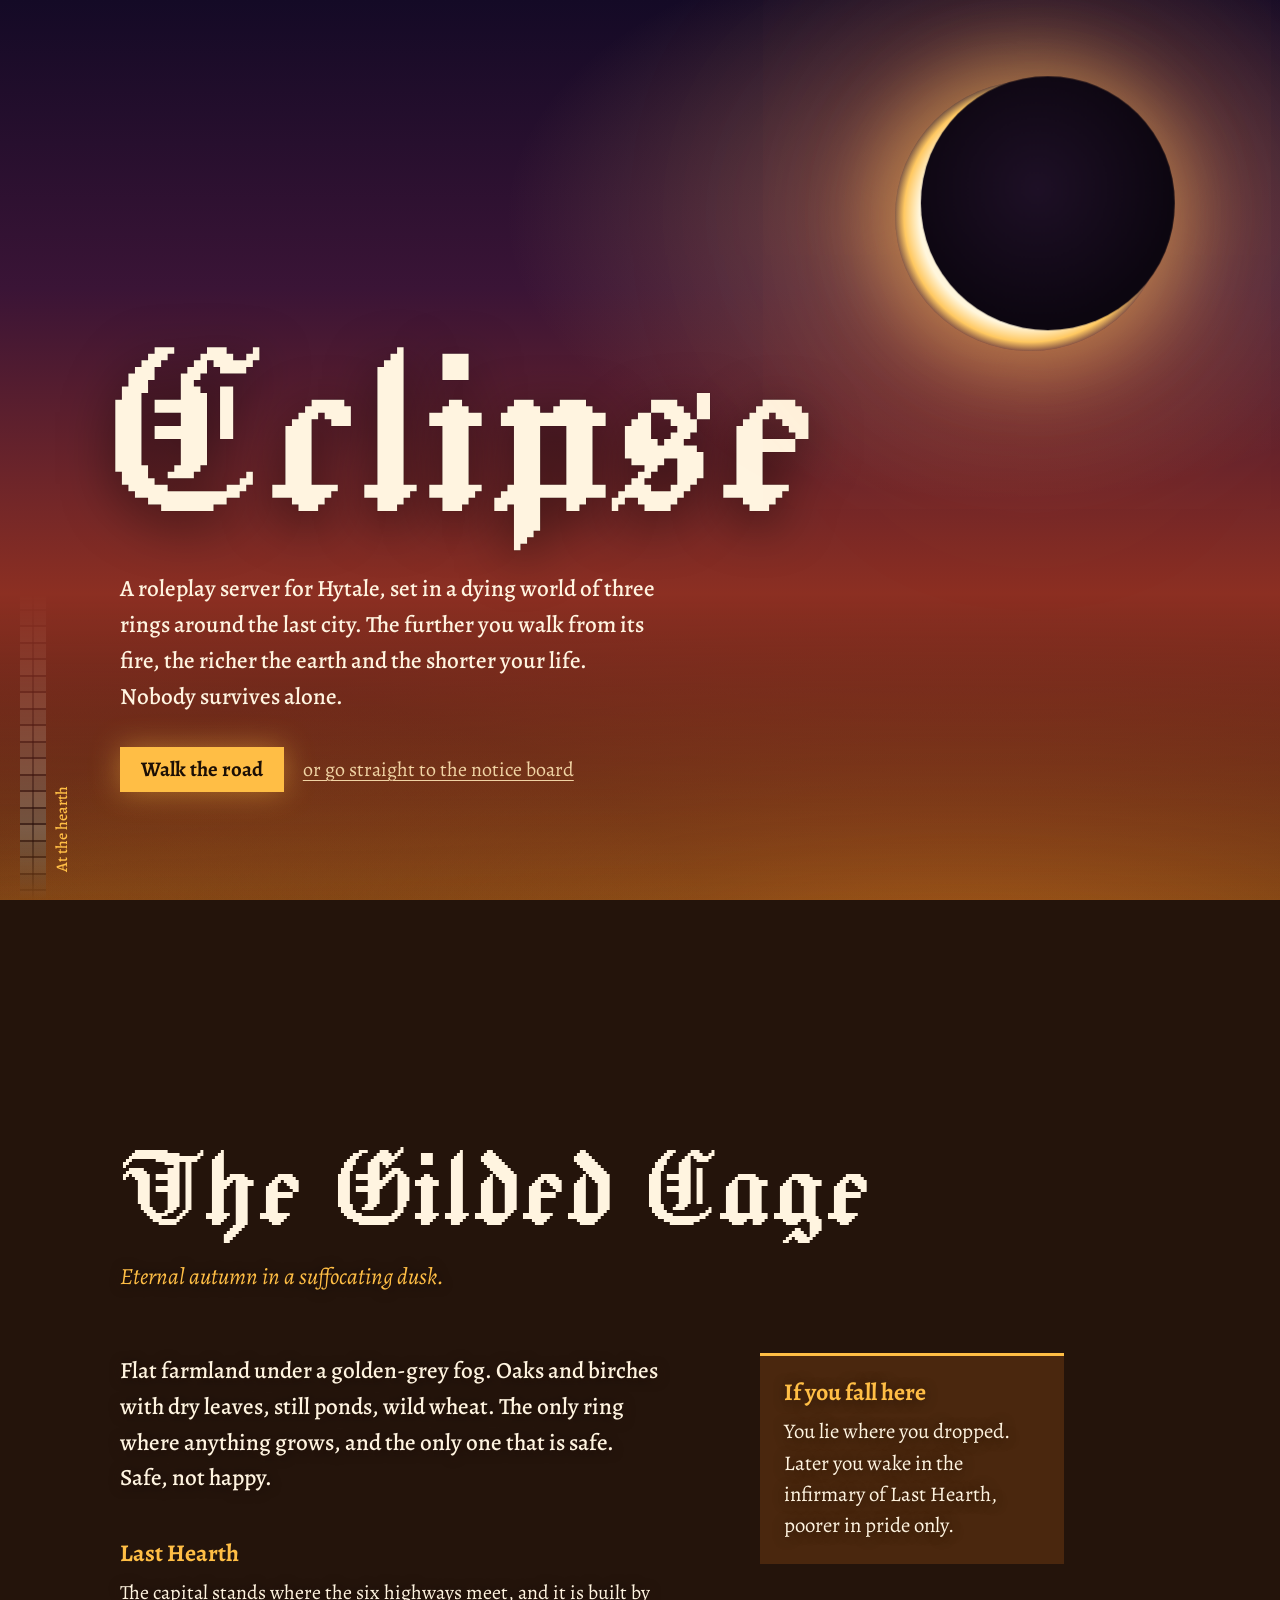
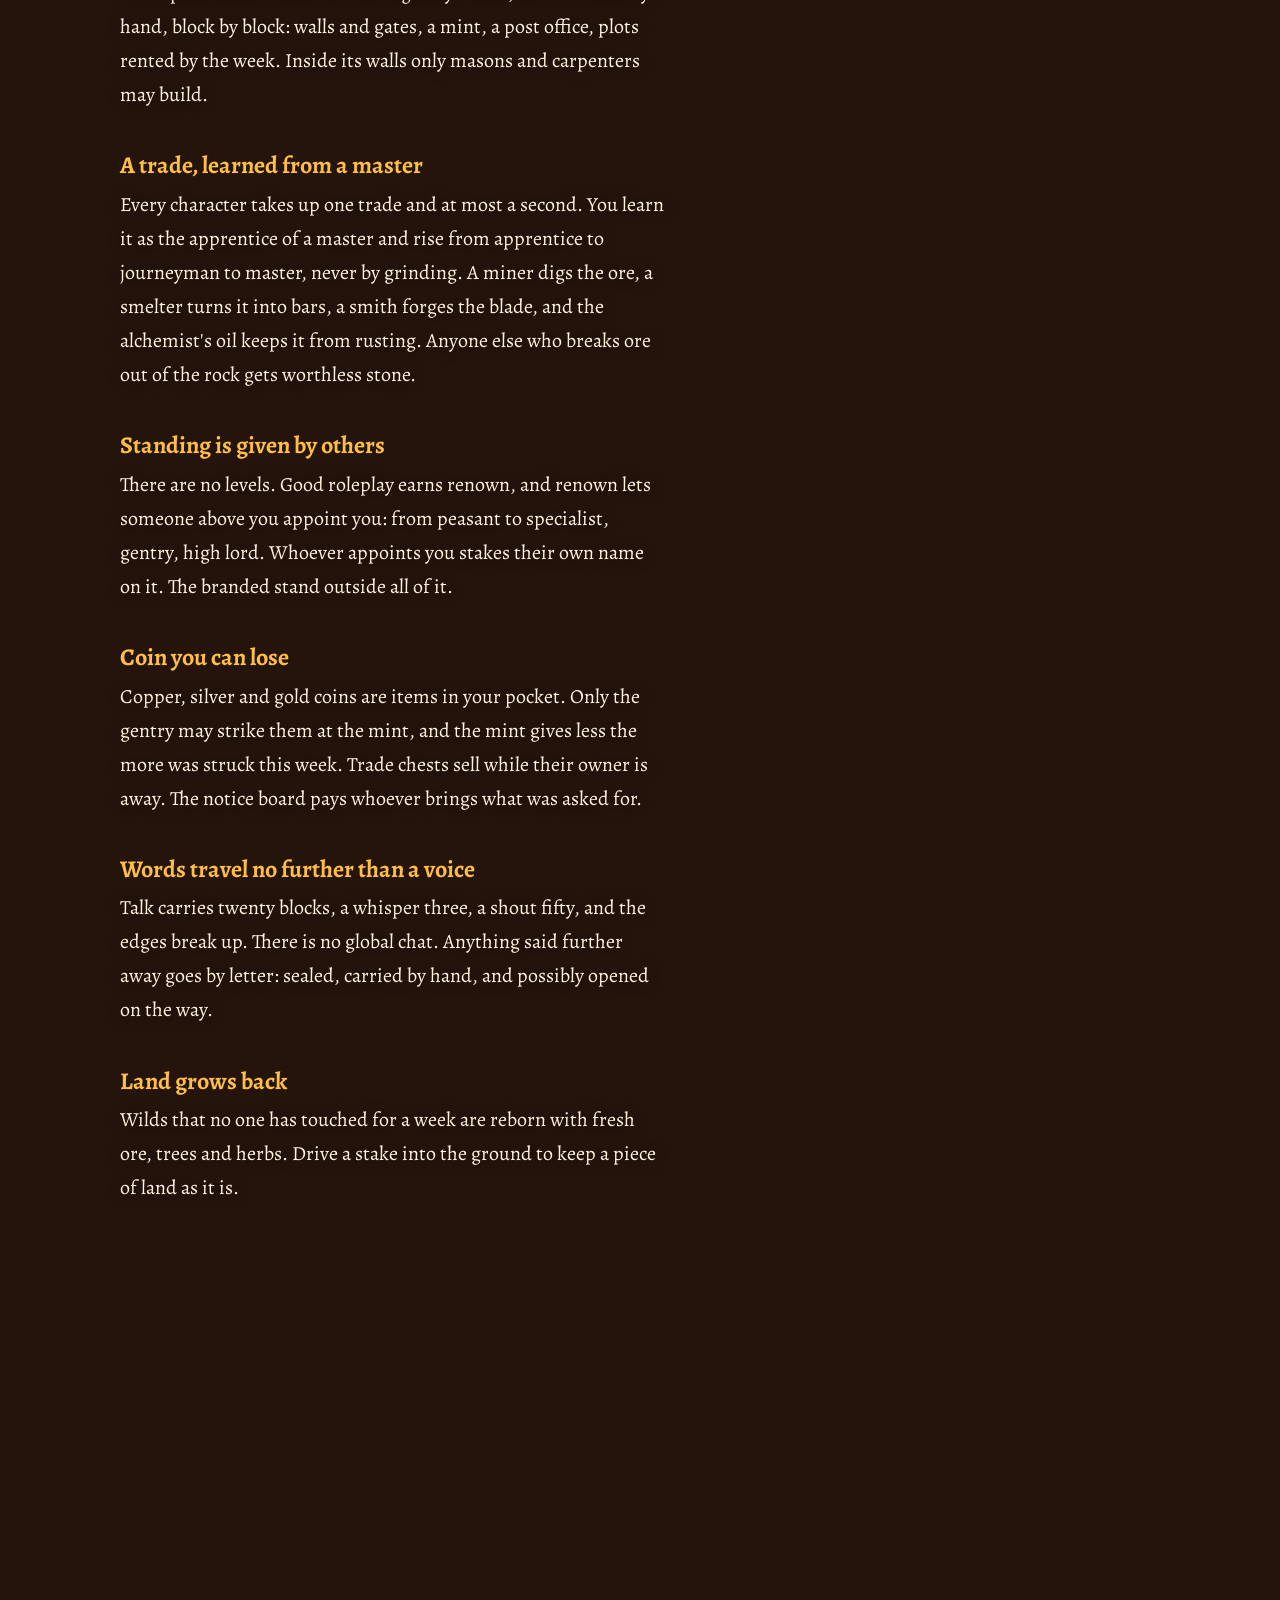
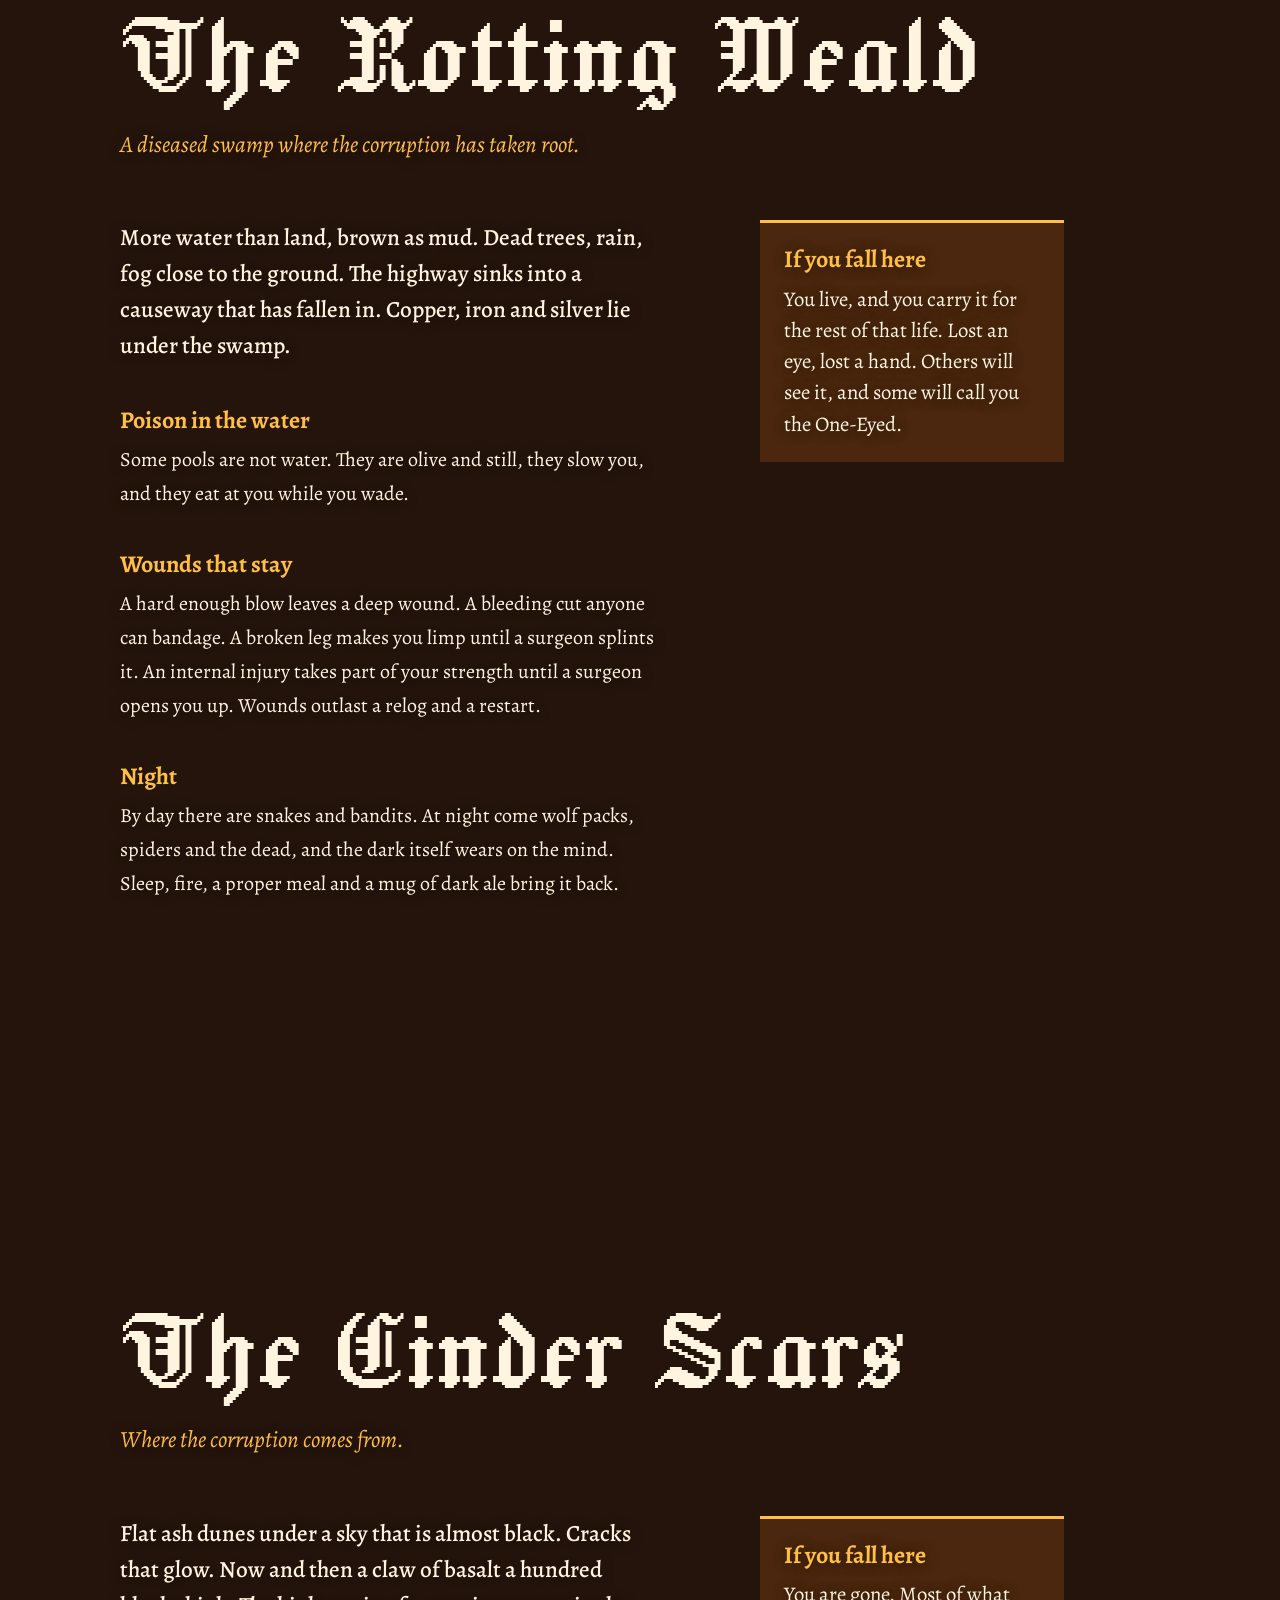
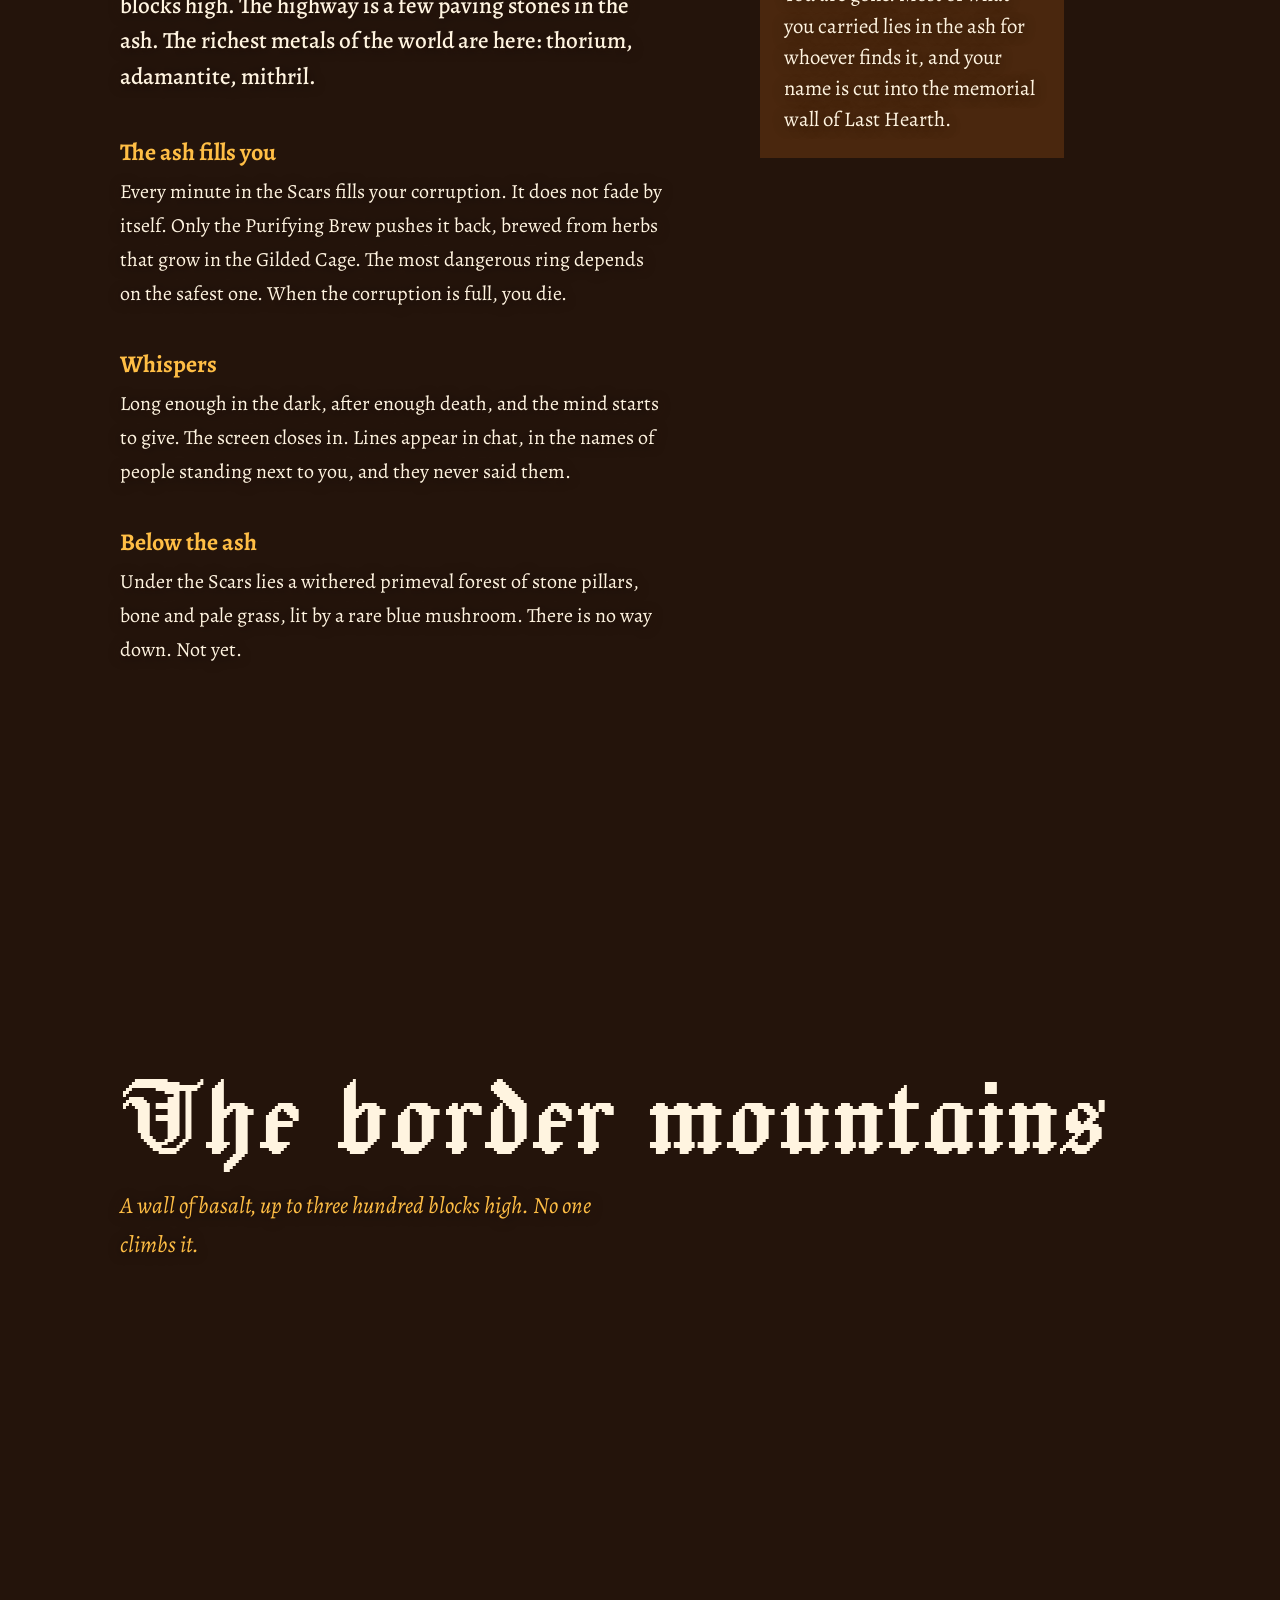
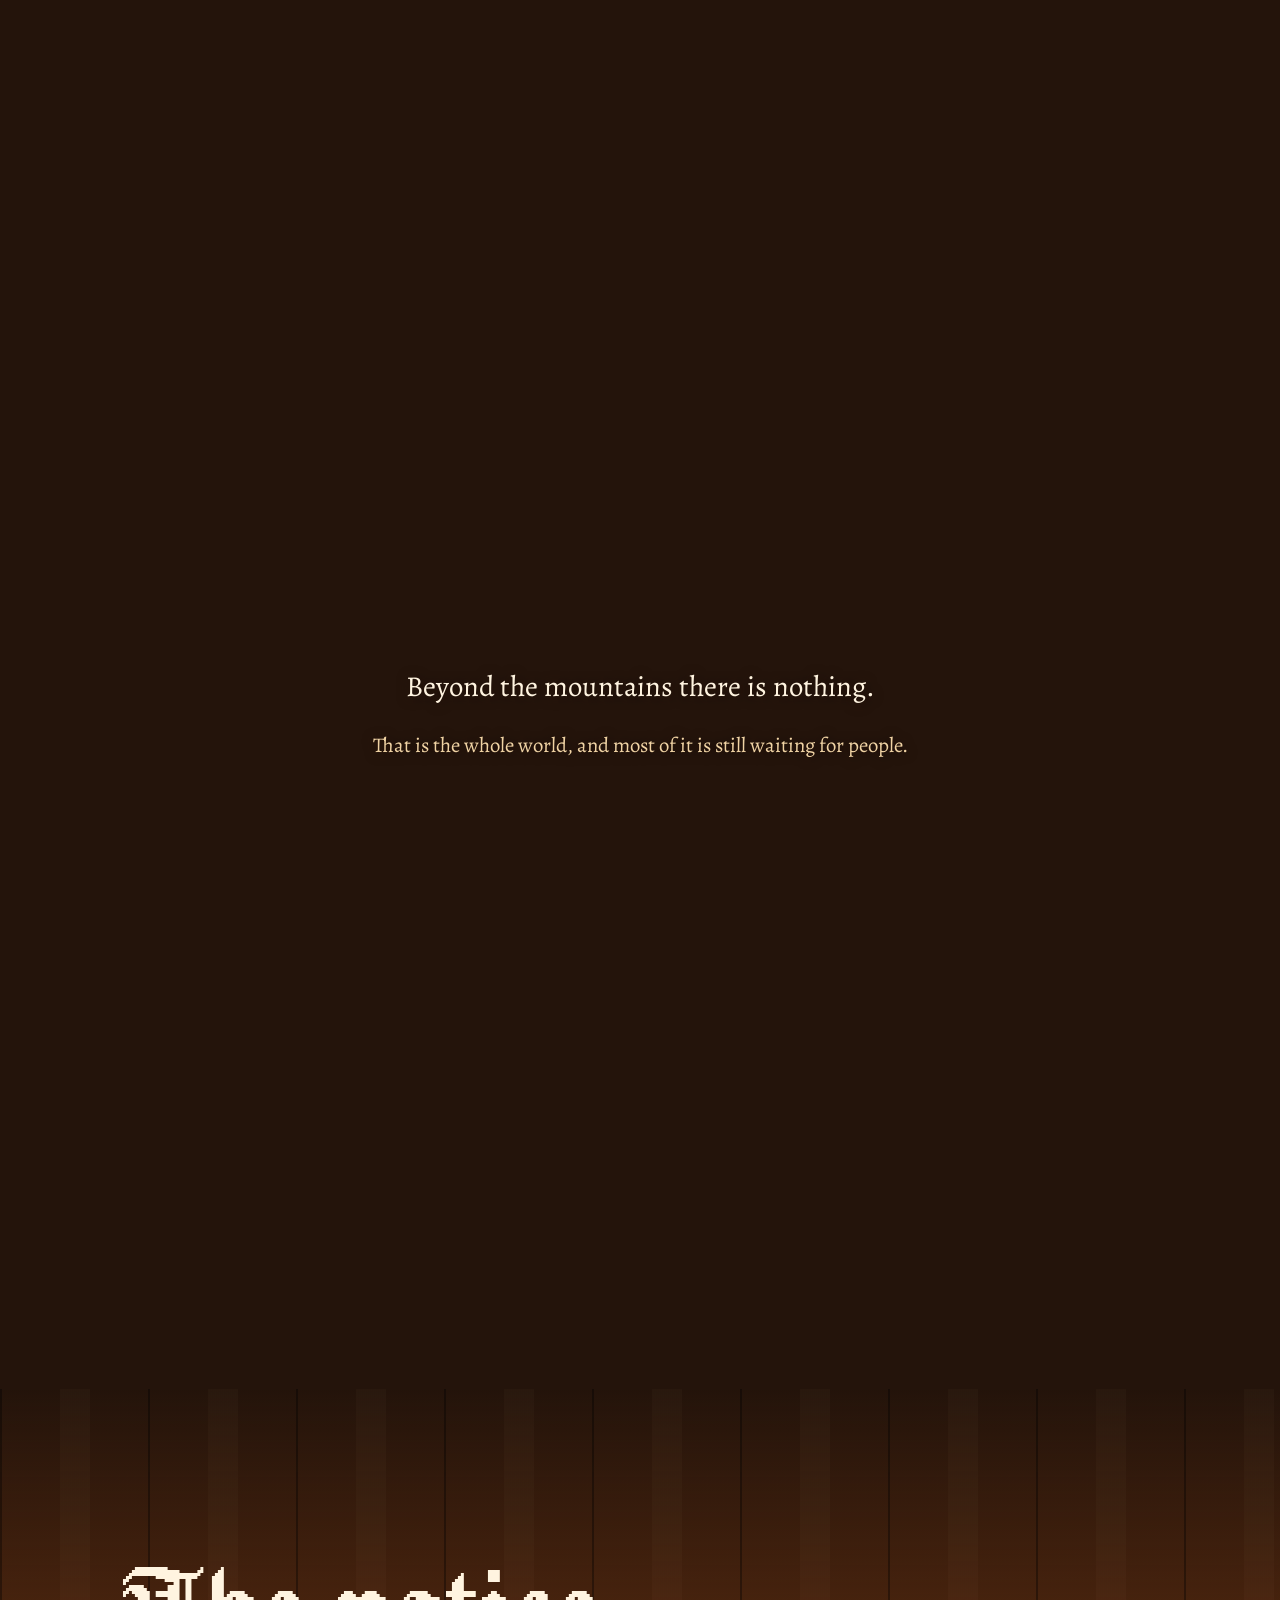
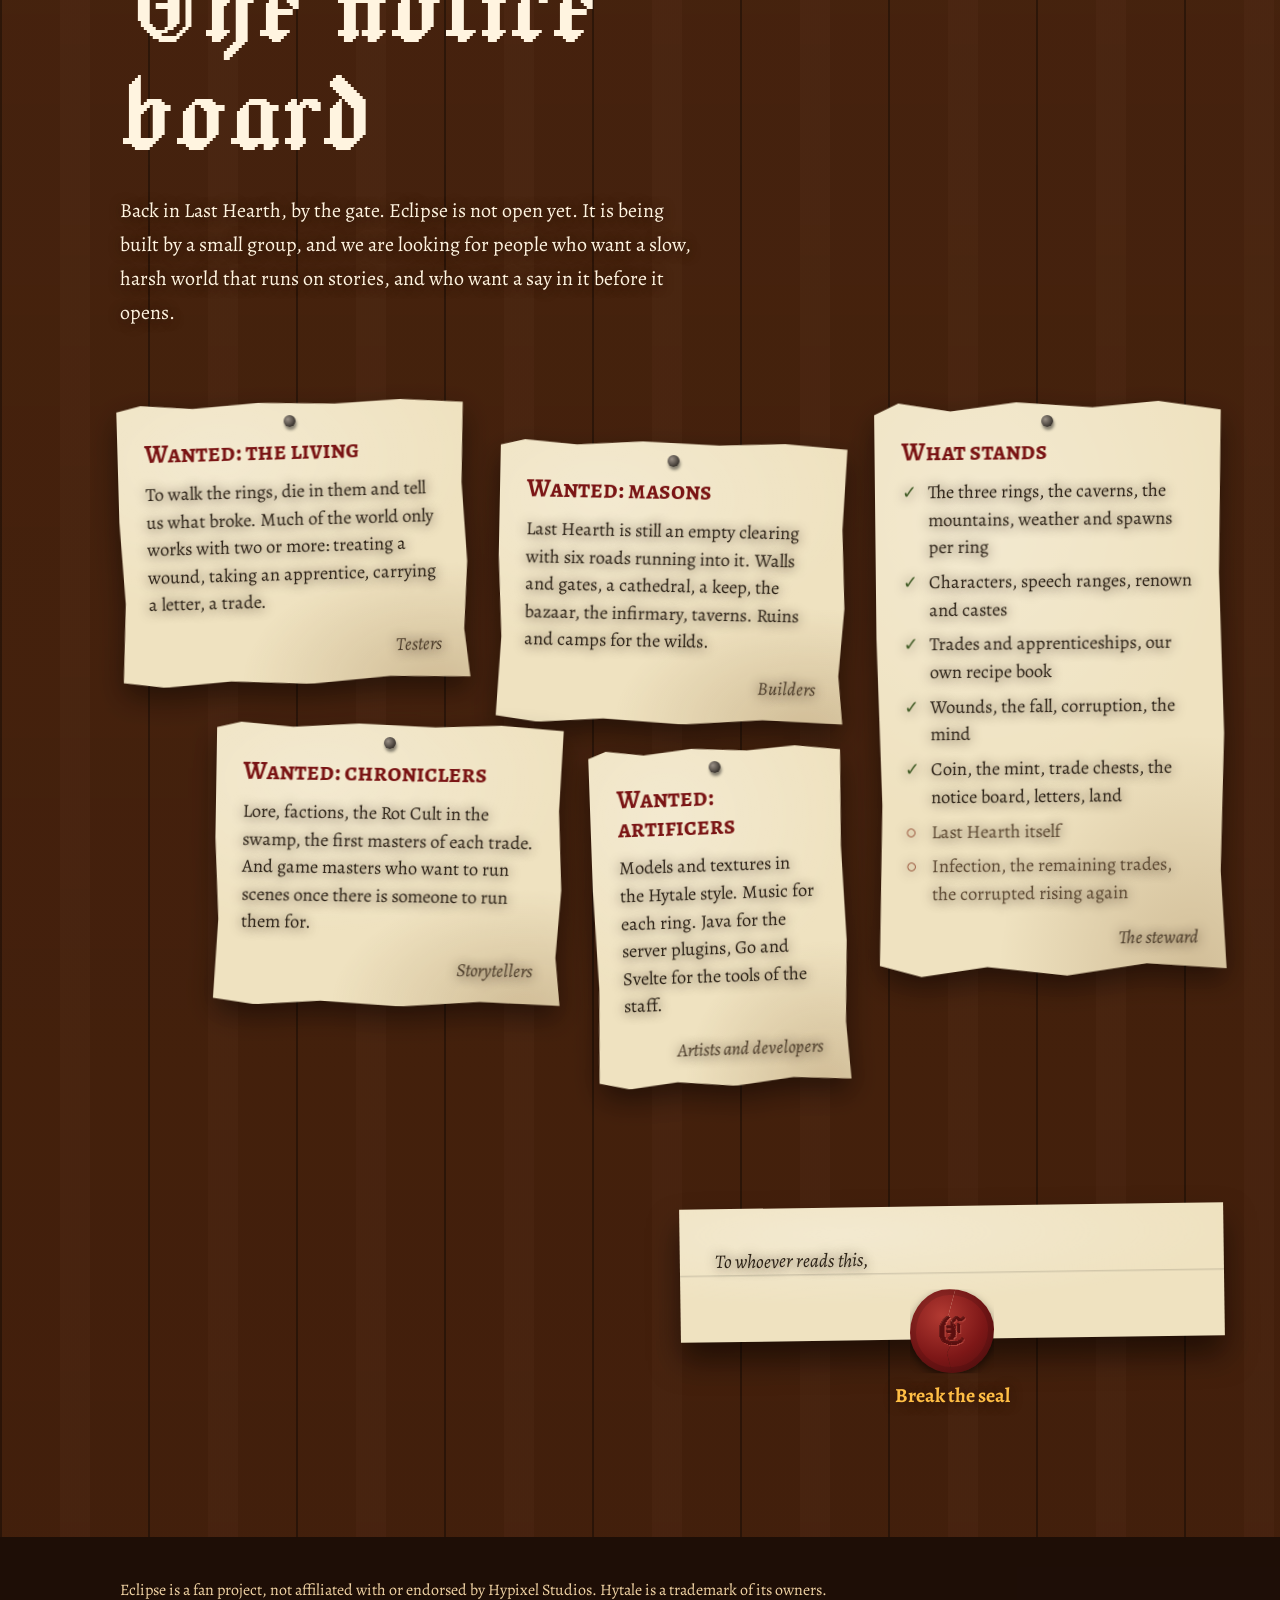
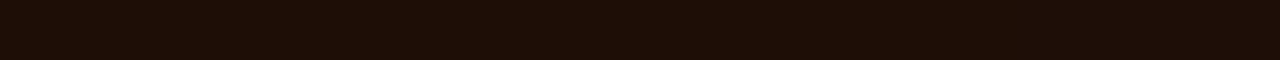
==== commit 0f8ff9fb: "Readable type and a strong colour set per ring Alegreya replaces IM Fell for all text, the pixel bla" ====
--- a/index.html
+++ b/index.html
@@ -8,11 +8,11 @@
   <meta property="og:title" content="Eclipse, a roleplay server for Hytale">
   <meta property="og:description" content="Walk the road from the last city to the edge of the world. Nobody survives alone.">
   <meta property="og:type" content="website">
-  <meta name="theme-color" content="#2e261a">
+  <meta name="theme-color" content="#140a26">
   <link rel="icon" href="assets/sigil.svg" type="image/svg+xml">
   <link rel="preconnect" href="https://fonts.googleapis.com">
   <link rel="preconnect" href="https://fonts.gstatic.com" crossorigin>
-  <link href="https://fonts.googleapis.com/css2?family=Jacquard+24&family=IM+Fell+English:ital@0;1&family=IM+Fell+English+SC&display=swap" rel="stylesheet">
+  <link href="https://fonts.googleapis.com/css2?family=Jacquard+24&family=Alegreya:ital,wght@0,400;0,500;0,700;1,400&family=Alegreya+SC:wght@700&display=swap" rel="stylesheet">
   <link rel="stylesheet" href="assets/style.css">
 </head>
 <body data-ring="hearth">
--- a/assets/style.css
+++ b/assets/style.css
@@ -1,41 +1,41 @@
 /* Eclipse project site. The page is the road from Last Hearth to the Void: colours, weather and the road itself
    change with the ring in view (body[data-ring], set by main.js). */
 
-@property --sky { syntax: "<color>"; inherits: true; initial-value: #2b2318; }
-@property --fog { syntax: "<color>"; inherits: true; initial-value: #8a7550; }
-@property --ink { syntax: "<color>"; inherits: true; initial-value: #ece0c4; }
-@property --dim { syntax: "<color>"; inherits: true; initial-value: #b4a37f; }
-@property --accent { syntax: "<color>"; inherits: true; initial-value: #d49a3e; }
+@property --sky { syntax: "<color>"; inherits: true; initial-value: #24140b; }
+@property --fog { syntax: "<color>"; inherits: true; initial-value: #d0701f; }
+@property --ink { syntax: "<color>"; inherits: true; initial-value: #fff4e0; }
+@property --dim { syntax: "<color>"; inherits: true; initial-value: #f0d3a4; }
+@property --accent { syntax: "<color>"; inherits: true; initial-value: #ffbe45; }
 
 :root {
-  --text: "IM Fell English", "Iowan Old Style", Georgia, serif;
-  --caps: "IM Fell English SC", "IM Fell English", Georgia, serif;
+  --text: "Alegreya", "Iowan Old Style", Georgia, serif;
+  --caps: "Alegreya SC", "Alegreya", Georgia, serif;
   --black: "Jacquard 24", "UnifrakturMaguntia", "Old English Text MT", serif;
   --rail: 0px;
   --gutter: 20px;
-  --paper: #dcceac;
+  --paper: #efe2c0;
   --paper-ink: #2b2116;
   --wax: #7d1717;
 }
 @media (min-width: 900px) { :root { --rail: 64px; --gutter: 56px; } }
 
 body[data-ring="hearth"], body[data-ring="cage"] {
-  --sky: #2b2318; --fog: #8a7550; --ink: #ece0c4; --dim: #b4a37f; --accent: #d49a3e;
+  --sky: #24140b; --fog: #d0701f; --ink: #fff4e0; --dim: #f0d3a4; --accent: #ffbe45;
 }
 body[data-ring="weald"] {
-  --sky: #191d16; --fog: #4d5640; --ink: #dadccb; --dim: #9ca189; --accent: #aeaa3c;
+  --sky: #08201b; --fog: #1f8a6a; --ink: #f0f7e8; --dim: #c4dcc0; --accent: #d4ea4c;
 }
 body[data-ring="scars"] {
-  --sky: #110e13; --fog: #3c2c42; --ink: #d4cbd6; --dim: #8f8495; --accent: #d4622a;
+  --sky: #1a0712; --fog: #a3173f; --ink: #fff0f3; --dim: #f0bfcd; --accent: #ff7a2e;
 }
 body[data-ring="edge"] {
-  --sky: #0a090b; --fog: #1e1b20; --ink: #aaa4aa; --dim: #6f696f; --accent: #8a8086;
+  --sky: #0b0d1c; --fog: #34407a; --ink: #eef0ff; --dim: #b8c0e6; --accent: #9fb4ff;
 }
 body[data-ring="void"] {
-  --sky: #000; --fog: #000; --ink: #707070; --dim: #3d3d3d; --accent: #707070;
+  --sky: #000; --fog: #000; --ink: #f2f2f2; --dim: #a8a8a8; --accent: #f2f2f2;
 }
 body[data-ring="board"] {
-  --sky: #21170e; --fog: #6a4a26; --ink: #ecdcbc; --dim: #b8a07a; --accent: #c99437;
+  --sky: #2b1408; --fog: #b4521a; --ink: #fff3e0; --dim: #f2d3a6; --accent: #ffc24d;
 }
 
 * { box-sizing: border-box; }
@@ -44,7 +44,7 @@
   margin: 0;
   background: var(--sky);
   color: var(--ink);
-  font: 400 1.2rem/1.68 var(--text);
+  font: 400 1.25rem/1.7 var(--text);
   font-kerning: normal;
   font-variant-ligatures: common-ligatures;
   overflow-x: hidden;
@@ -54,9 +54,11 @@
 body::before {
   content: ""; position: fixed; inset: 0; pointer-events: none; z-index: 0;
   background:
-    radial-gradient(90% 55% at 70% 100%, color-mix(in srgb, var(--fog) 55%, transparent), transparent 70%),
-    radial-gradient(70% 40% at 10% 85%, color-mix(in srgb, var(--fog) 35%, transparent), transparent 70%);
-}
+    radial-gradient(120% 60% at 75% 110%, color-mix(in srgb, var(--fog) 75%, transparent), transparent 70%),
+    radial-gradient(80% 45% at 0% 105%, color-mix(in srgb, var(--fog) 45%, transparent), transparent 70%),
+    linear-gradient(180deg, transparent 45%, color-mix(in srgb, var(--fog) 22%, transparent));
+}
+main p, main li { text-shadow: 0 1px 12px color-mix(in srgb, var(--sky) 80%, transparent); }
 a { color: var(--accent); text-underline-offset: 0.2em; text-decoration-thickness: 1px; }
 a:focus-visible, button:focus-visible { outline: 2px solid var(--accent); outline-offset: 4px; }
 h1, h2, h3, p { margin: 0; }
@@ -95,7 +97,7 @@
 /* The milestone: how far down the road the reader is. Written along the road on wide screens. */
 .distance {
   position: fixed; z-index: 3; margin: 0;
-  font: italic 0.95rem/1 var(--text); color: var(--dim); white-space: nowrap;
+  font: 500 1rem/1 var(--text); color: var(--accent); white-space: nowrap;
   top: 10px; right: 12px; padding: 0.35rem 0.7rem;
   background: color-mix(in srgb, var(--sky) 85%, transparent);
 }
@@ -112,18 +114,18 @@
   display: flex; align-items: flex-end;
   padding: 0 var(--gutter) 12vh calc(var(--rail) + var(--gutter));
   background:
-    radial-gradient(60% 50% at 76% 26%, rgba(214, 160, 82, 0.20), transparent 70%),
-    linear-gradient(180deg, #17120c 0%, transparent 60%);
+    radial-gradient(55% 45% at 78% 24%, rgba(255, 196, 110, 0.35), transparent 70%),
+    linear-gradient(180deg, #140a26 0%, #3a1436 32%, #8c2f22 66%, transparent 100%);
 }
 .eclipse {
   position: absolute; top: 9vh; right: 9vw;
   width: clamp(150px, 30vmin, 340px); aspect-ratio: 1; border-radius: 50%;
-  background: radial-gradient(circle at 50% 50%, #f4e4bd 0 58%, #e0b46a 66%, rgba(224, 160, 80, 0) 71%);
-  box-shadow: 0 0 60px 18px rgba(222, 165, 85, 0.28), 0 0 160px 60px rgba(180, 120, 60, 0.14);
+  background: radial-gradient(circle at 50% 50%, #fff6dc 0 58%, #ffc861 66%, rgba(255, 170, 70, 0) 72%);
+  box-shadow: 0 0 70px 22px rgba(255, 190, 90, 0.45), 0 0 200px 80px rgba(255, 120, 60, 0.22);
 }
 .eclipse::after {
   content: ""; position: absolute; inset: 3%; border-radius: 50%;
-  background: radial-gradient(circle at 46% 44%, #19140d, #0b0907 70%);
+  background: radial-gradient(circle at 46% 44%, #1e1026, #0c0610 70%);
   transform: translate(7%, -5%);
   animation: moon 5s cubic-bezier(.3, .1, .2, 1) 0.4s both;
 }
@@ -136,14 +138,15 @@
   margin-left: -0.04em;
   text-shadow: 0 0 1px rgba(0, 0, 0, 0.6), 0 12px 50px rgba(0, 0, 0, 0.55);
 }
-.hero-line { max-width: 33rem; margin-top: 2rem; font-size: 1.32rem; line-height: 1.6; }
+.hero-line { max-width: 34rem; margin-top: 2rem; font-size: 1.45rem; line-height: 1.55; font-weight: 500; }
 .hero-links { margin-top: 2rem; display: flex; flex-wrap: wrap; align-items: baseline; gap: 0.4rem 1.2rem; }
 .walk {
-  font: 400 2.1rem/1 var(--black); color: var(--accent); text-decoration: none;
-  border-bottom: 2px solid currentColor; padding-bottom: 0.15rem;
-}
-.walk:hover { color: var(--ink); }
-.quiet { color: var(--dim); font-style: italic; }
+  font: 700 1.3rem/1 var(--text); color: #1c0f05; text-decoration: none;
+  background: var(--accent); padding: 0.75rem 1.3rem;
+  box-shadow: 0 0 30px color-mix(in srgb, var(--accent) 45%, transparent);
+}
+.walk:hover { background: var(--ink); }
+.quiet { color: var(--dim); }
 
 /* Rings */
 .ring {
@@ -153,27 +156,30 @@
 }
 .ring-head { margin-bottom: 3.5rem; }
 .ring h2 { font: 400 clamp(3.4rem, 10vw, 8rem)/0.85 var(--black); color: var(--ink); }
-.motto { font-style: italic; color: var(--dim); font-size: 1.35rem; margin-top: 0.9rem; max-width: 30rem; }
+.motto { font-style: italic; color: var(--accent); font-size: 1.45rem; margin-top: 0.9rem; max-width: 30rem; }
 
 .ring-body { display: grid; grid-template-columns: minmax(0, 34rem) minmax(0, 19rem); gap: 3rem 6rem; align-items: start; }
 @media (max-width: 899px) { .ring-body { grid-template-columns: 1fr; } }
-.prose .lead { font-size: 1.38rem; line-height: 1.6; margin-bottom: 2.6rem; }
-.prose h3 { font: 400 1.4rem/1.3 var(--caps); color: var(--accent); margin: 2.2rem 0 0.45rem; }
+.prose .lead { font-size: 1.45rem; line-height: 1.55; font-weight: 500; margin-bottom: 2.6rem; }
+.prose h3 { font: 700 1.5rem/1.3 var(--text); color: var(--accent); margin: 2.4rem 0 0.4rem; }
 .prose p { hyphens: auto; }
 
-.fall { position: sticky; top: 30vh; }
-.fall-head { font: 400 2.2rem/1 var(--black); color: var(--accent); margin-bottom: 0.8rem; }
-.fall p:last-child { font-style: italic; font-size: 1.32rem; line-height: 1.55; color: var(--ink); }
+.fall {
+  position: sticky; top: 30vh; padding: 1.4rem 1.5rem;
+  background: color-mix(in srgb, var(--fog) 22%, transparent);
+  border-top: 3px solid var(--accent);
+}
+.fall-head { font: 700 1.5rem/1.2 var(--text); color: var(--accent); margin-bottom: 0.6rem; }
+.fall p:last-child { font-size: 1.3rem; line-height: 1.5; color: var(--ink); }
 
 .edge { min-height: 90vh; }
-.edge h2 { color: var(--dim); }
 
 .void {
   min-height: 150vh; display: flex; flex-direction: column; justify-content: center; align-items: center;
   text-align: center; padding: 0 var(--gutter);
-  font-style: italic; font-size: 1.5rem; color: var(--ink);
-}
-.void-small { font-size: 1.1rem; color: var(--dim); margin-top: 1rem; }
+  font-size: 1.8rem; color: var(--ink);
+}
+.void-small { font-size: 1.3rem; color: var(--dim); margin-top: 1rem; }
 
 /* The notice board in Last Hearth. */
 .board {
@@ -182,7 +188,7 @@
   background:
     repeating-linear-gradient(90deg, rgba(0, 0, 0, 0.35) 0 2px, transparent 2px 148px),
     repeating-linear-gradient(90deg, transparent 0 60px, rgba(255, 220, 160, 0.025) 60px 90px, transparent 90px 148px),
-    linear-gradient(180deg, transparent, rgba(60, 38, 18, 0.55) 12%, rgba(52, 33, 16, 0.75));
+    linear-gradient(180deg, transparent, rgba(92, 44, 16, 0.6) 12%, rgba(74, 34, 12, 0.8));
 }
 .board-head { max-width: 36rem; margin-bottom: 4.5rem; }
 .board h2 { font: 400 clamp(3.4rem, 10vw, 8rem)/0.85 var(--black); margin-bottom: 1.6rem; }
@@ -194,7 +200,7 @@
 .notice {
   position: relative; isolation: isolate; color: var(--paper-ink);
   padding: 2.2rem 1.7rem 1.5rem;
-  font-size: 1.12rem; line-height: 1.55;
+  font-size: 1.15rem; line-height: 1.5;
   filter: drop-shadow(0 12px 14px rgba(0, 0, 0, 0.45));
 }
 /* The paper sits behind the text so its torn edge does not clip the shadow. */
@@ -211,9 +217,9 @@
   border-radius: 50%; background: radial-gradient(circle at 35% 35%, #9a9086, #3b352f 70%);
   box-shadow: 1px 3px 3px rgba(0, 0, 0, 0.45);
 }
-.notice h3 { font: 400 2.1rem/0.95 var(--black); margin-bottom: 0.9rem; }
+.notice h3 { font: 700 1.55rem/1.15 var(--caps); color: #7a1414; margin-bottom: 0.7rem; }
 .notice p + p { margin-top: 0.7rem; }
-.notice .sig { text-align: right; font-style: italic; color: #5d4a35; margin-top: 1.1rem; }
+.notice .sig { text-align: right; font-style: italic; color: #4a3a28; margin-top: 1.1rem; }
 .n1 { grid-column: 1 / span 4; transform: rotate(-1.6deg); }
 .n2 { grid-column: 5 / span 4; transform: rotate(1.1deg) translateY(2.5rem); }
 .n3 { grid-column: 9 / span 4; grid-row: span 2; transform: rotate(-0.6deg); }
@@ -228,7 +234,7 @@
 .ledger li { position: relative; padding-left: 1.6rem; margin-bottom: 0.45rem; }
 .ledger li::before { position: absolute; left: 0; top: 0; }
 .ledger .yes::before { content: "\2713"; color: #3f5a24; }
-.ledger .no { color: #6b5842; }
+.ledger .no { color: #5a4630; }
 .ledger .no::before { content: "\25CB"; color: #8a3a22; }
 
 /* The sealed letter. Breaking the seal reveals the contact links. */
@@ -279,14 +285,14 @@
 .letter:not([data-sealed]) .seal-half.right { transform: translate(50px, 140px) rotate(80deg); opacity: 0; }
 .seal-hint {
   position: absolute; left: 0; right: 0; bottom: -4.6rem; text-align: center;
-  font-style: italic; color: var(--dim); transition: opacity 0.4s;
+  font-weight: 700; color: var(--accent); transition: opacity 0.4s;
 }
 .letter:not([data-sealed]) .seal-hint { opacity: 0; }
 
 .footer {
   padding: 2.5rem var(--gutter) 3.5rem calc(var(--rail) + var(--gutter));
-  color: var(--dim); font-size: 0.95rem; font-style: italic;
-  background: rgba(30, 20, 10, 0.75);
+  color: var(--dim); font-size: 1rem;
+  background: rgba(30, 14, 6, 0.85);
 }
 
 @media (prefers-reduced-motion: reduce) {
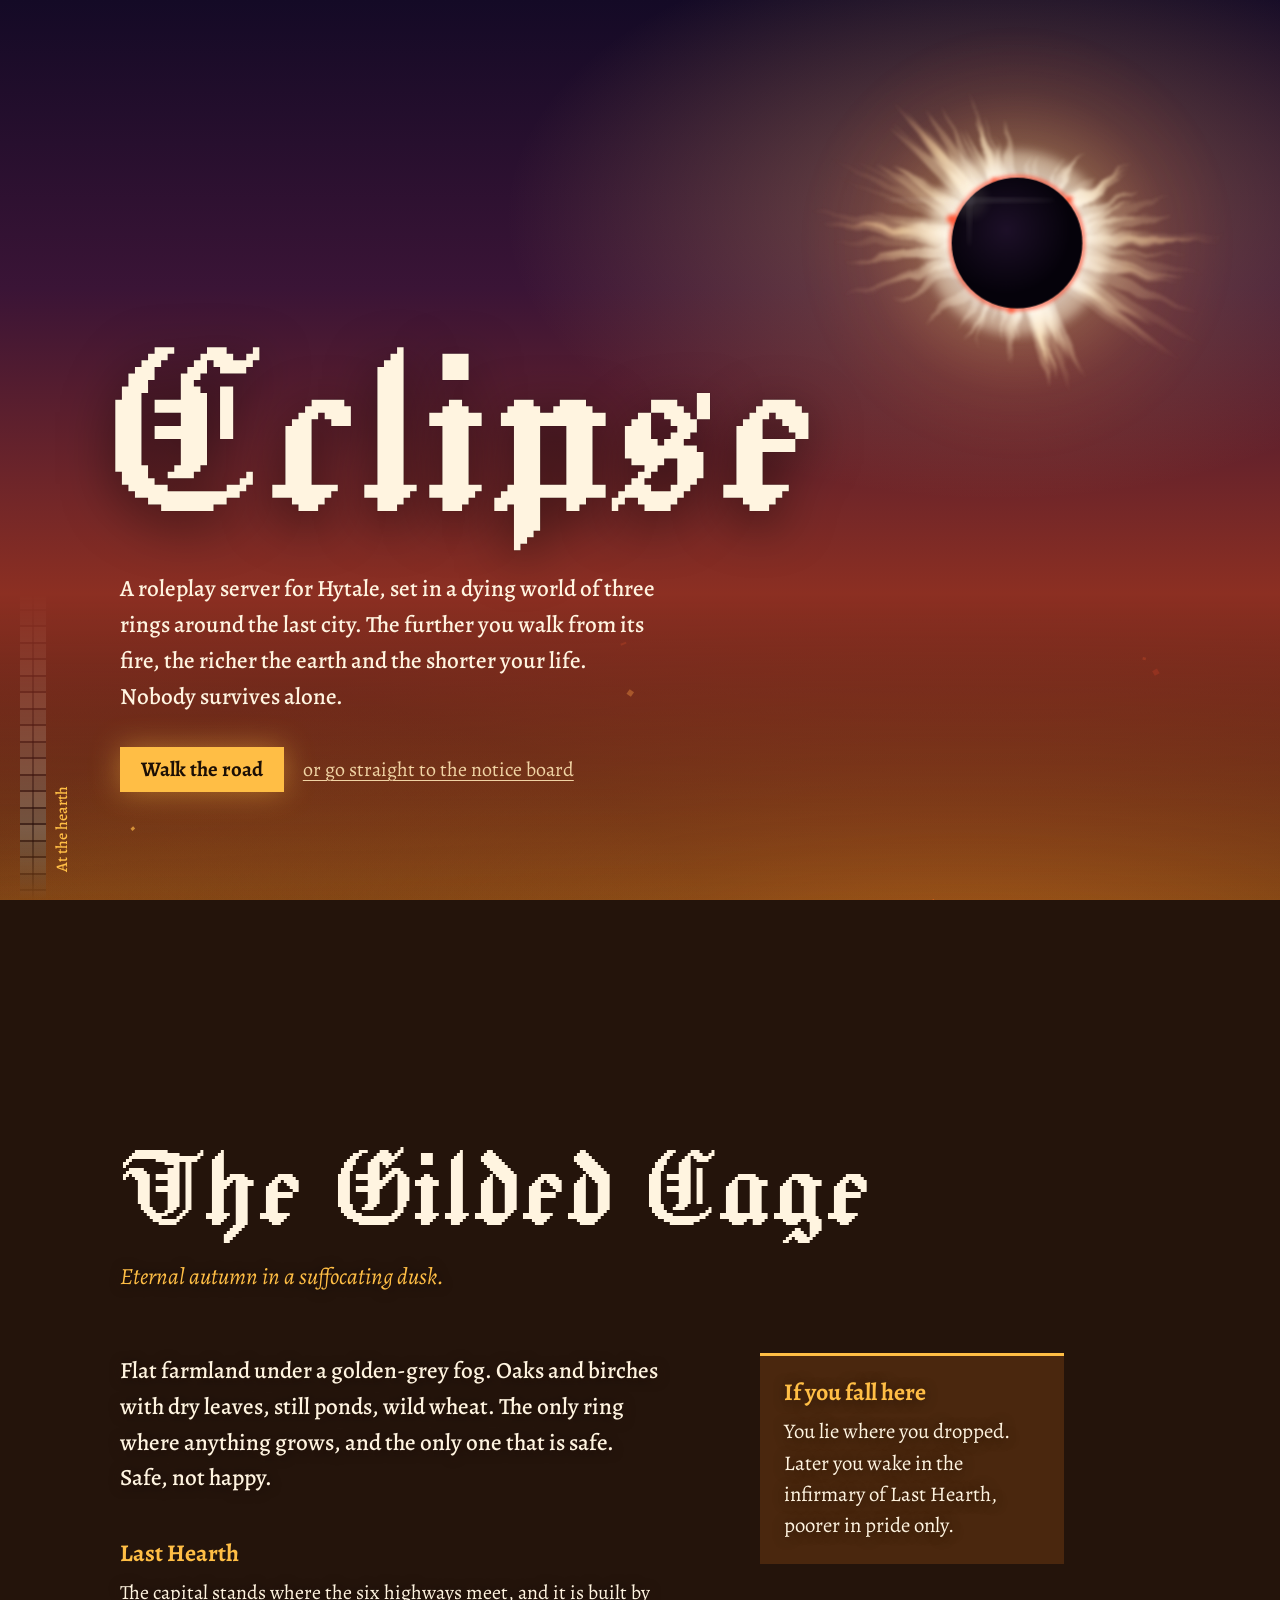
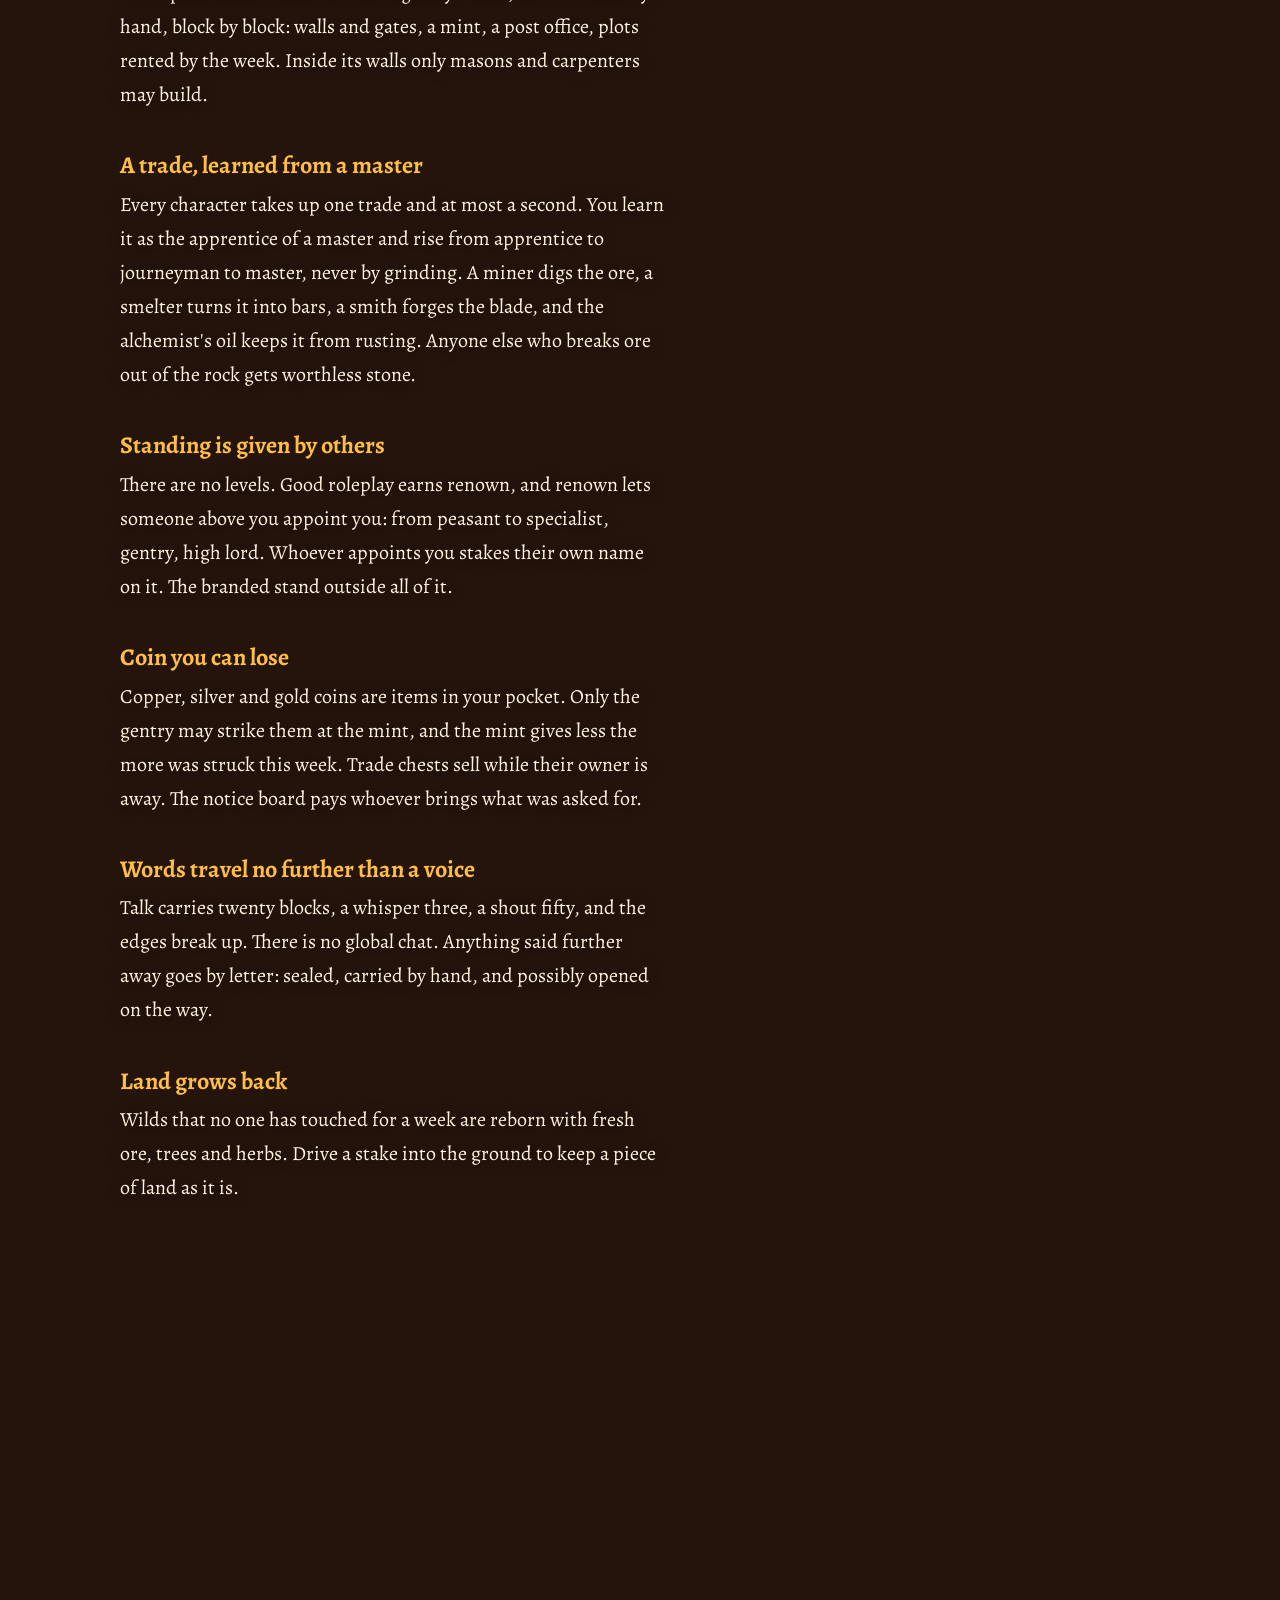
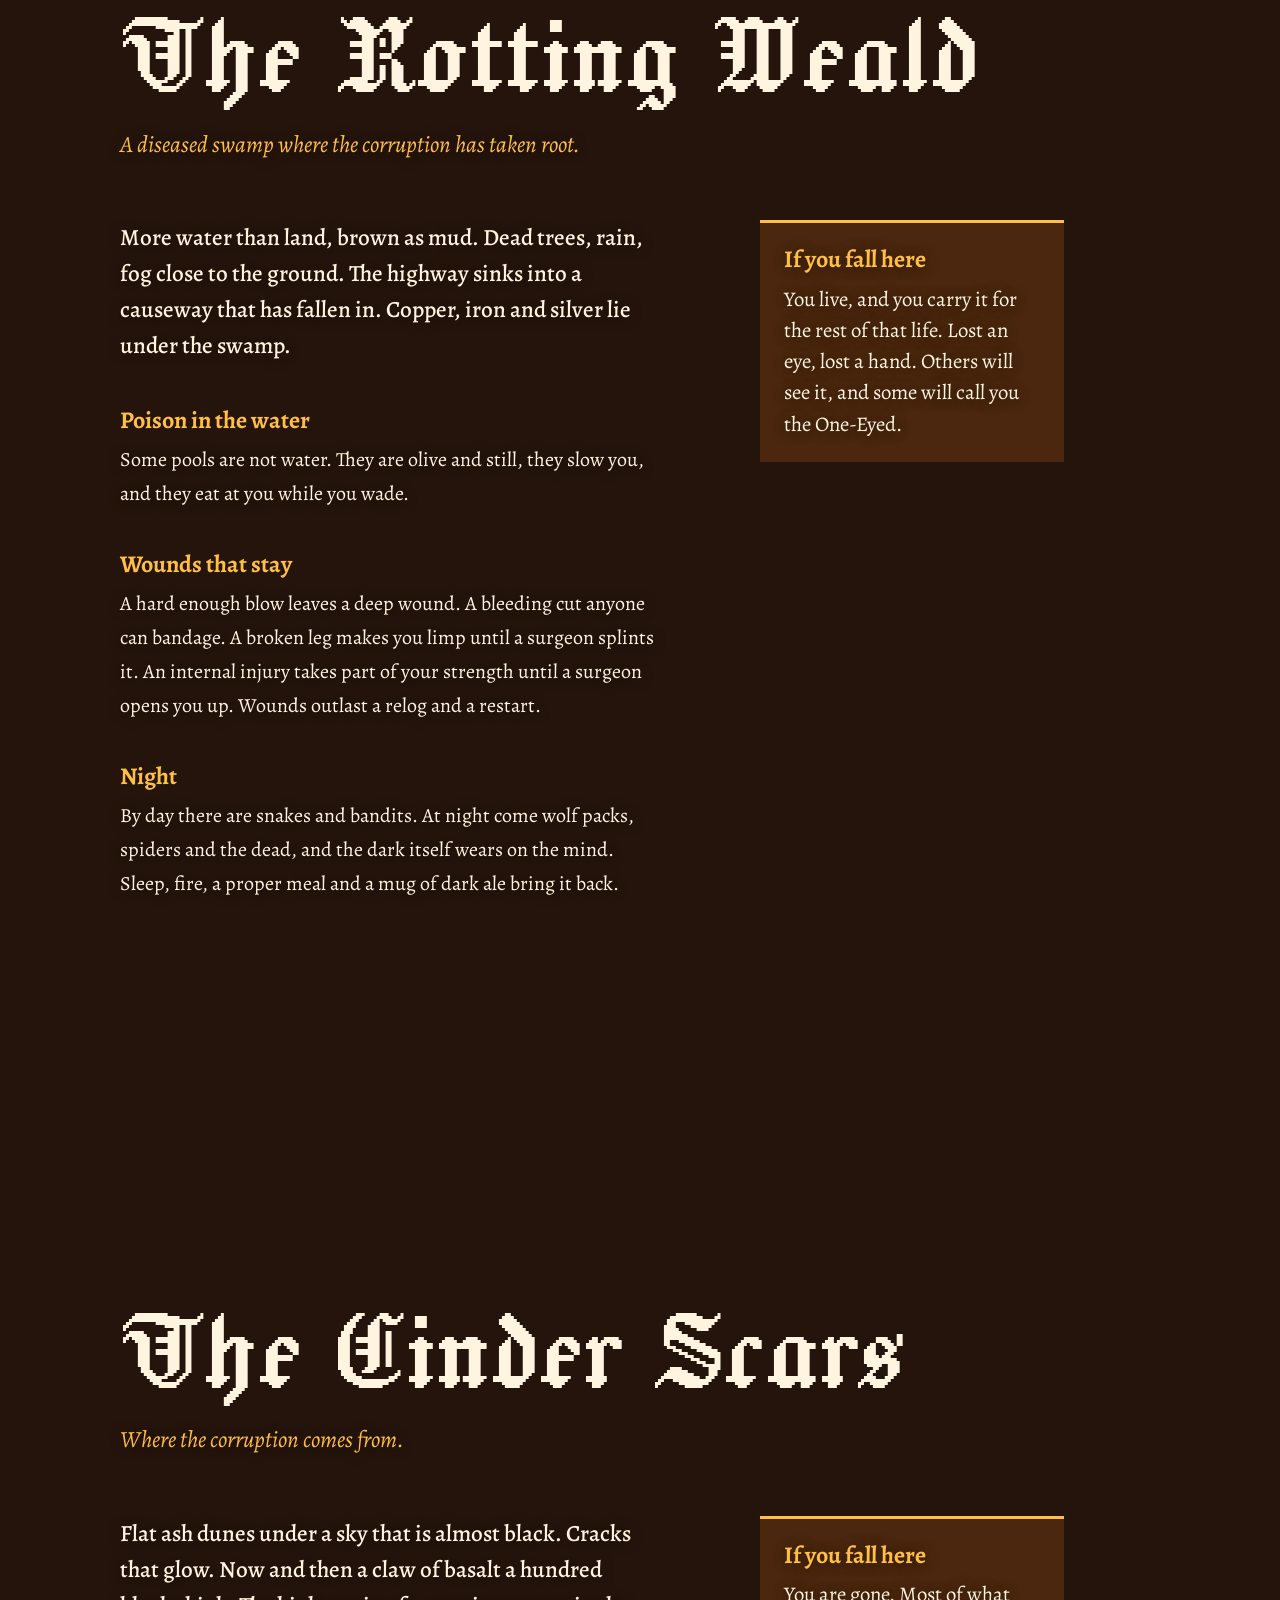
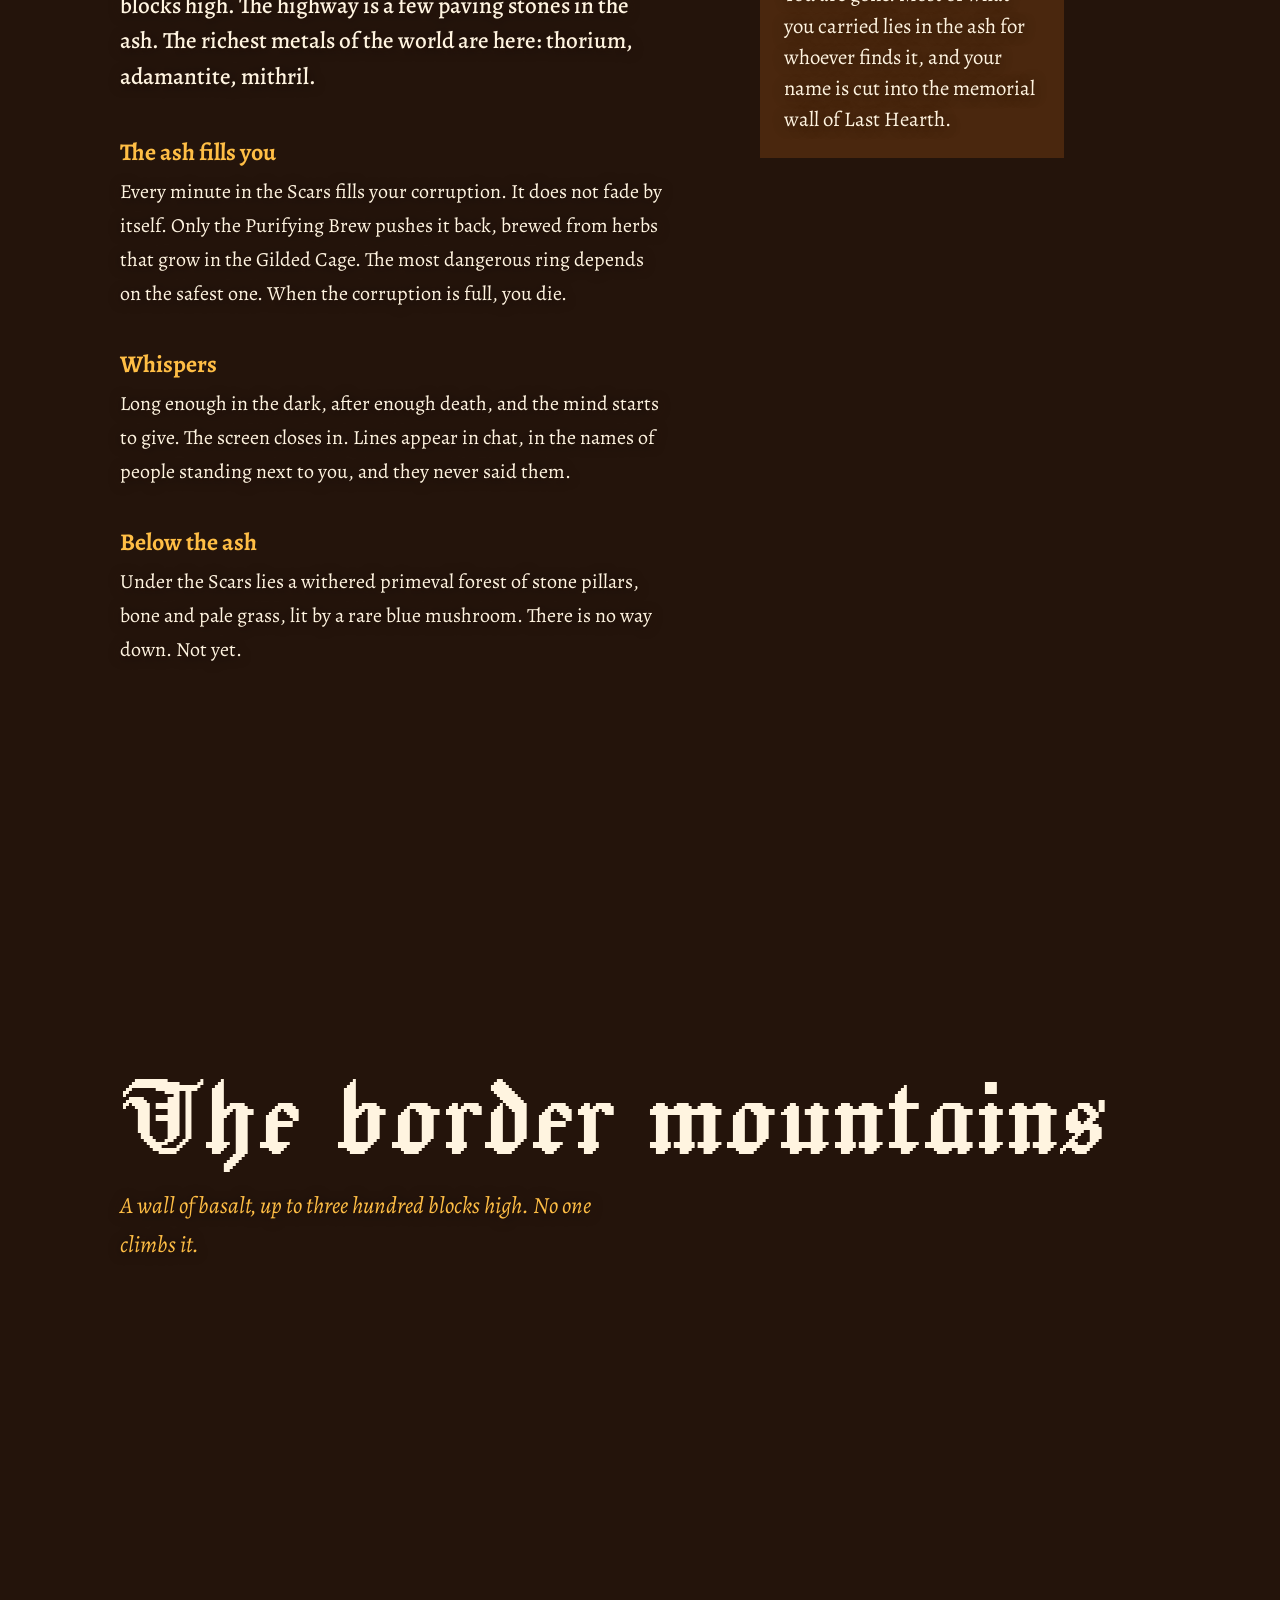
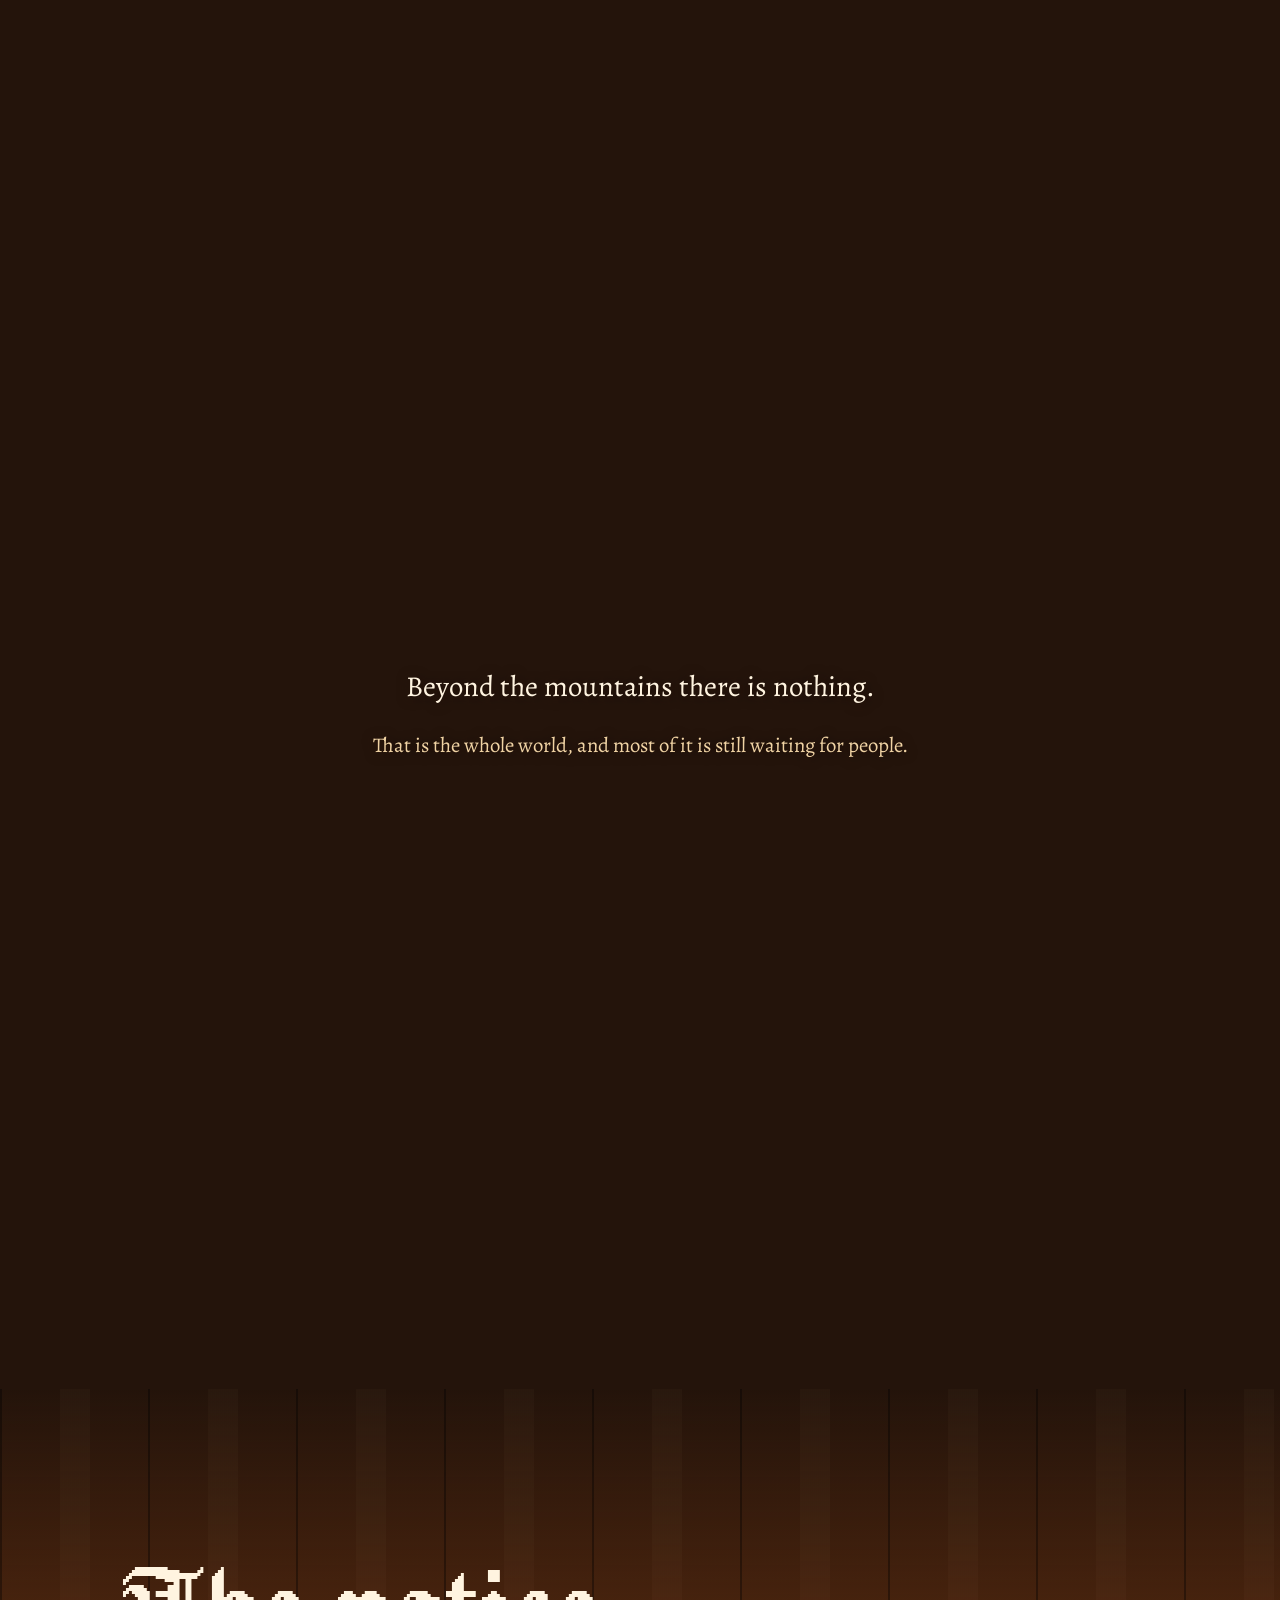
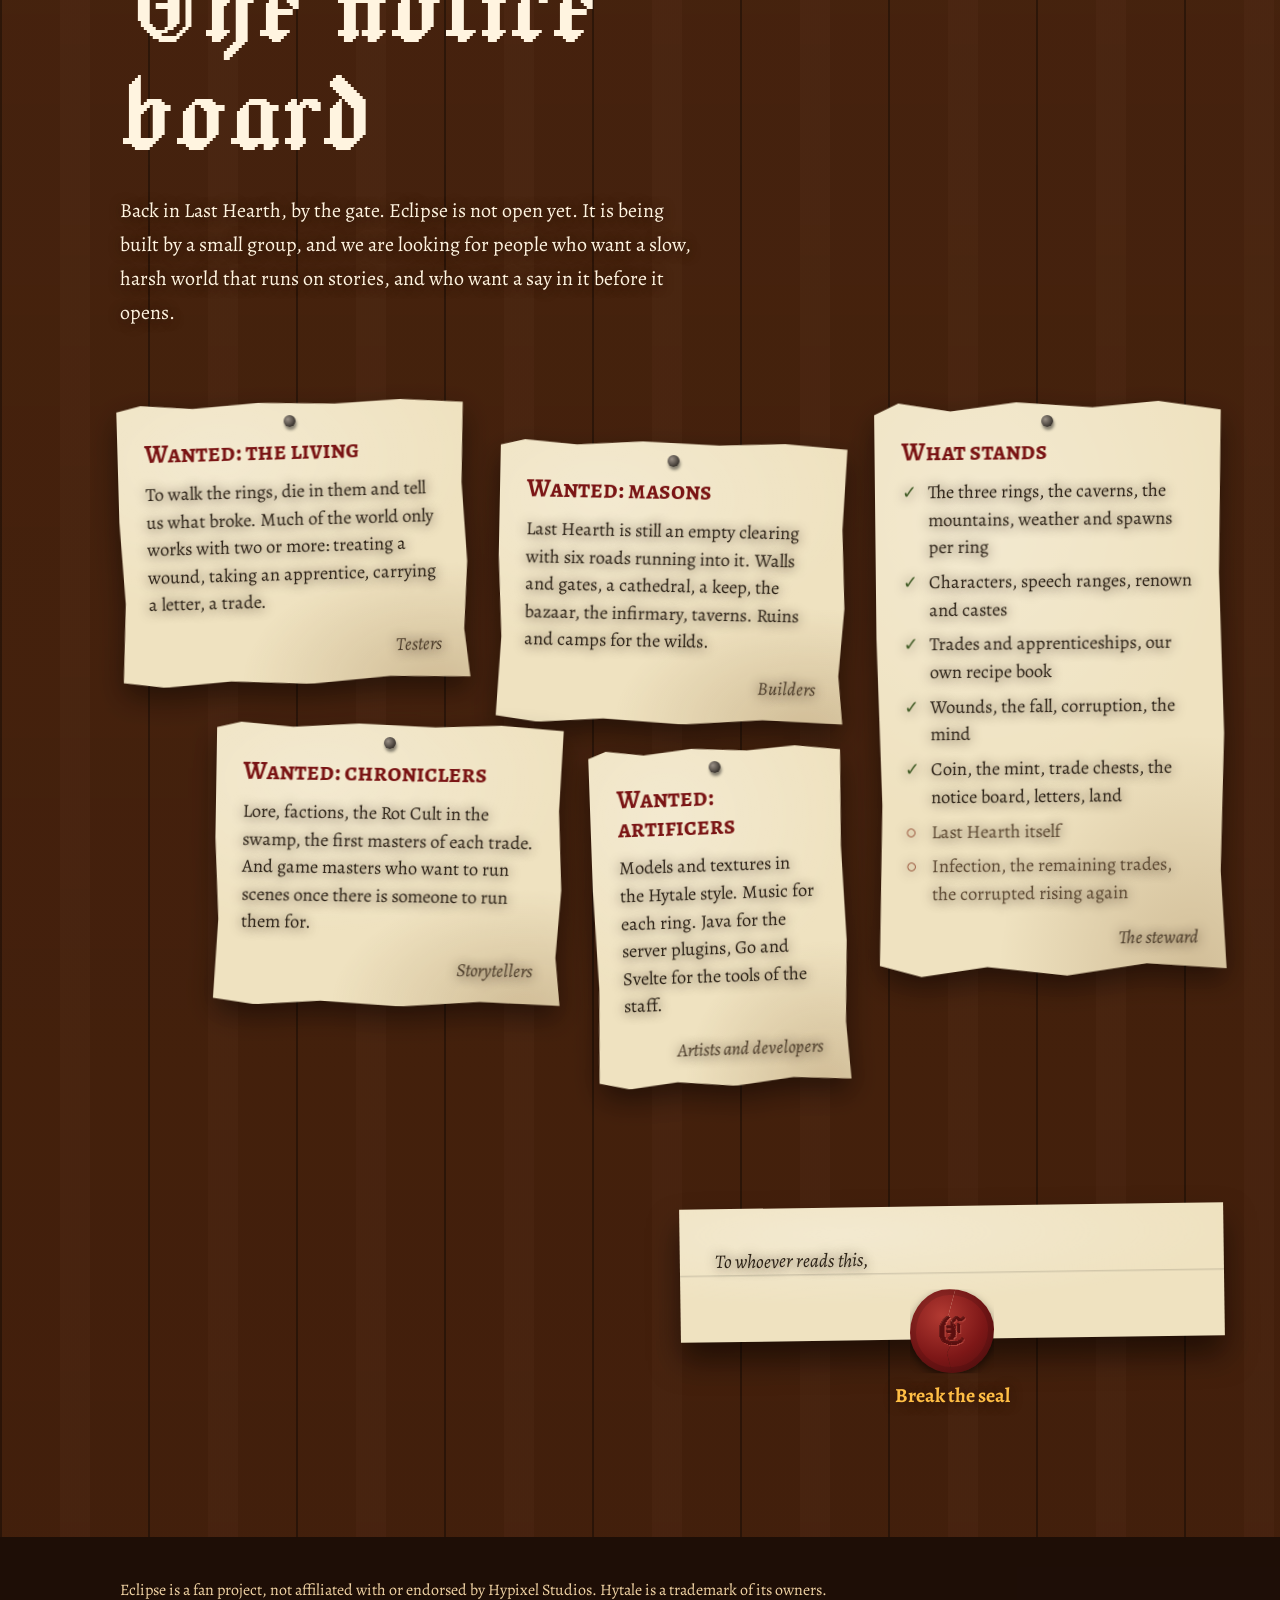
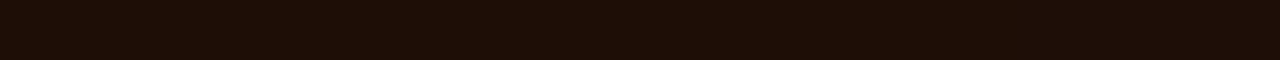
==== commit 8fa330c3: "Hero: a total eclipse with corona, chromosphere and diamond ring" ====
--- a/index.html
+++ b/index.html
@@ -21,7 +21,37 @@
   <p class="distance" aria-live="off">At the hearth</p>
 
   <header class="hero" data-ring="hearth">
-    <div class="eclipse" aria-hidden="true"></div>
+    <svg class="eclipse" viewBox="-210 -210 420 420" aria-hidden="true">
+      <defs>
+        <radialGradient id="ec-glow"><stop offset="0.25" stop-color="#fff3d6" stop-opacity="0.9"/><stop offset="0.38" stop-color="#ffc56b" stop-opacity="0.45"/><stop offset="0.7" stop-color="#ff7a3a" stop-opacity="0.12"/><stop offset="1" stop-color="#ff5a2a" stop-opacity="0"/></radialGradient>
+        <radialGradient id="ec-ray" gradientUnits="userSpaceOnUse" cx="0" cy="0" r="200"><stop offset="0.3" stop-color="#fffaf0"/><stop offset="0.55" stop-color="#ffe2b0" stop-opacity="0.7"/><stop offset="1" stop-color="#ffb070" stop-opacity="0"/></radialGradient>
+        <radialGradient id="ec-sun"><stop offset="0" stop-color="#fffdf5"/><stop offset="0.85" stop-color="#ffeec4"/><stop offset="1" stop-color="#ffc861"/></radialGradient>
+        <radialGradient id="ec-moon" cx="0.42" cy="0.4"><stop offset="0" stop-color="#1d1028"/><stop offset="1" stop-color="#05020a"/></radialGradient>
+        <filter id="ec-soft" x="-50%" y="-50%" width="200%" height="200%"><feGaussianBlur stdDeviation="2.2"/></filter>
+        <filter id="ec-blur" x="-50%" y="-50%" width="200%" height="200%"><feGaussianBlur stdDeviation="5"/></filter>
+        <filter id="ec-wisp" x="-50%" y="-50%" width="200%" height="200%">
+          <feTurbulence type="fractalNoise" baseFrequency="0.035" numOctaves="2" seed="4"/>
+          <feDisplacementMap in="SourceGraphic" scale="14"/>
+          <feGaussianBlur stdDeviation="1.6"/>
+        </filter>
+      </defs>
+      <circle class="ec-halo" r="205" fill="url(#ec-glow)"/>
+      <g class="ec-corona">
+        <circle r="86" fill="url(#ec-ray)" opacity="0.55" filter="url(#ec-blur)"/>
+        <g fill="url(#ec-ray)" filter="url(#ec-wisp)">
+          <path d="M-53.1 23.3L-160.9 49.5L-57.0 10.7Z" opacity="0.40"/><path d="M30.5 49.3L60.4 122.1L15.3 55.9Z" opacity="0.29"/><path d="M50.9 27.8L157.1 114.0L46.6 34.6Z" opacity="0.54"/><path d="M-35.7 -45.7L-73.5 -107.4L-30.1 -49.6Z" opacity="0.20"/><path d="M26.7 51.5L38.6 95.8L15.6 55.9Z" opacity="0.49"/><path d="M-58.0 2.1L-172.3 -19.9L-55.8 -15.9Z" opacity="0.28"/><path d="M57.1 -10.0L202.0 -7.5L57.4 8.3Z" opacity="0.26"/><path d="M-11.1 56.9L-22.9 77.7L-17.1 55.4Z" opacity="0.32"/><path d="M54.5 -19.7L124.7 -27.2L57.1 -10.4Z" opacity="0.35"/><path d="M55.9 -15.3L124.8 -11.3L58.0 1.2Z" opacity="0.28"/><path d="M53.9 21.3L179.1 98.2L43.7 38.2Z" opacity="0.27"/><path d="M49.5 30.2L143.2 107.1L43.5 38.3Z" opacity="0.35"/><path d="M27.6 51.0L48.8 109.8L14.3 56.2Z" opacity="0.34"/><path d="M20.6 54.2L31.1 118.4L6.0 57.7Z" opacity="0.51"/><path d="M20.5 54.3L36.1 118.9L7.7 57.5Z" opacity="0.55"/><path d="M17.7 55.2L29.5 113.0L8.7 57.3Z" opacity="0.21"/><path d="M53.0 23.5L129.2 79.3L43.8 38.0Z" opacity="0.35"/><path d="M52.9 -23.9L144.5 -43.9L57.8 -5.2Z" opacity="0.24"/><path d="M46.4 -34.8L104.4 -63.5L50.7 -28.2Z" opacity="0.53"/><path d="M25.3 52.2L50.6 140.9L12.6 56.6Z" opacity="0.22"/><path d="M57.8 4.5L159.8 34.7L53.2 23.0Z" opacity="0.48"/><path d="M-52.4 -24.8L-116.7 -72.3L-41.6 -40.4Z" opacity="0.26"/><path d="M-55.9 -15.4L-176.1 -79.3L-51.5 -26.6Z" opacity="0.26"/><path d="M58.0 1.9L158.2 10.3L57.1 10.1Z" opacity="0.32"/><path d="M-56.0 -15.0L-132.2 -74.1L-46.3 -34.9Z" opacity="0.42"/><path d="M-23.8 -52.9L-48.2 -105.9L-18.0 -55.1Z" opacity="0.52"/><path d="M-24.0 -52.8L-36.5 -113.9L-11.0 -57.0Z" opacity="0.45"/><path d="M-21.1 54.0L-46.9 94.3L-27.5 51.1Z" opacity="0.51"/><path d="M-11.8 -56.8L-11.4 -115.2L2.5 -57.9Z" opacity="0.43"/><path d="M42.3 -39.6L104.9 -68.7L51.1 -27.5Z" opacity="0.39"/><path d="M-46.4 -34.7L-120.2 -108.6L-34.8 -46.4Z" opacity="0.42"/><path d="M57.3 -9.0L188.8 -2.6L57.8 4.2Z" opacity="0.39"/><path d="M-50.4 28.8L-115.5 53.0L-56.5 13.1Z" opacity="0.40"/><path d="M-56.3 14.1L-162.3 17.3L-58.0 -0.4Z" opacity="0.52"/><path d="M3.2 57.9L-0.1 84.5L-7.4 57.5Z" opacity="0.24"/><path d="M43.0 -38.9L100.3 -70.6L52.2 -25.2Z" opacity="0.43"/><path d="M26.4 51.6L36.2 126.8L10.0 57.1Z" opacity="0.32"/><path d="M-53.7 -21.9L-115.5 -72.9L-45.9 -35.4Z" opacity="0.49"/><path d="M-17.6 -55.3L-30.5 -119.7L-10.4 -57.1Z" opacity="0.28"/><path d="M18.4 55.0L28.7 113.2L7.5 57.5Z" opacity="0.49"/><path d="M57.1 -10.2L127.0 -8.7L57.9 -2.8Z" opacity="0.20"/><path d="M-22.1 -53.6L-36.0 -109.4L-7.5 -57.5Z" opacity="0.23"/><path d="M-54.1 21.0L-142.5 48.3L-56.9 11.4Z" opacity="0.20"/><path d="M-45.7 -35.7L-109.1 -123.8L-33.3 -47.5Z" opacity="0.53"/><path d="M-27.0 -51.3L-55.1 -108.5L-19.3 -54.7Z" opacity="0.35"/><path d="M-17.5 -55.3L-20.3 -99.5L-8.3 -57.4Z" opacity="0.37"/><path d="M-49.5 -30.2L-116.8 -112.7L-36.5 -45.1Z" opacity="0.21"/><path d="M50.0 -29.3L113.5 -49.1L55.1 -18.1Z" opacity="0.52"/><path d="M-36.5 45.0L-86.2 75.7L-45.9 35.5Z" opacity="0.35"/><path d="M-40.9 -41.2L-86.5 -125.6L-25.6 -52.0Z" opacity="0.45"/><path d="M21.4 53.9L31.3 135.9L4.8 57.8Z" opacity="0.47"/><path d="M-22.2 53.6L-39.6 95.7L-27.4 51.1Z" opacity="0.34"/><path d="M-56.2 -14.2L-169.0 -62.3L-53.8 -21.7Z" opacity="0.20"/><path d="M13.9 -56.3L22.1 -79.8L21.7 -53.8Z" opacity="0.24"/><path d="M-57.9 3.3L-199.8 -31.7L-56.0 -15.1Z" opacity="0.36"/><path d="M52.5 -24.7L109.6 -39.4L56.9 -11.4Z" opacity="0.45"/><path d="M-42.8 -39.1L-116.2 -132.2L-31.1 -49.0Z" opacity="0.32"/><path d="M27.8 -50.9L64.4 -83.9L37.2 -44.5Z" opacity="0.37"/><path d="M-55.0 -18.4L-149.7 -76.3L-48.0 -32.5Z" opacity="0.19"/><path d="M54.4 -20.2L143.8 -26.9L58.0 -1.7Z" opacity="0.36"/><path d="M-26.2 -51.8L-36.4 -111.3L-15.7 -55.8Z" opacity="0.52"/><path d="M-3.2 57.9L-14.8 92.2L-10.7 57.0Z" opacity="0.51"/><path d="M-55.6 16.5L-129.4 12.5L-58.0 0.4Z" opacity="0.23"/><path d="M8.0 -57.5L16.4 -78.5L13.2 -56.5Z" opacity="0.30"/><path d="M-31.1 49.0L-57.4 81.0L-39.9 42.1Z" opacity="0.37"/><path d="M4.1 57.9L1.1 93.1L-4.5 57.8Z" opacity="0.33"/><path d="M-58.0 -1.8L-135.3 -27.6L-54.7 -19.2Z" opacity="0.38"/><path d="M31.9 -48.4L63.9 -81.4L36.9 -44.7Z" opacity="0.48"/><path d="M42.2 -39.8L86.6 -65.2L51.8 -26.1Z" opacity="0.55"/><path d="M39.5 -42.5L71.3 -64.6L48.1 -32.3Z" opacity="0.22"/><path d="M26.6 -51.5L44.6 -80.8L30.6 -49.3Z" opacity="0.43"/><path d="M57.8 -4.6L173.5 29.4L55.4 17.3Z" opacity="0.22"/><path d="M-57.6 7.1L-173.3 0.3L-56.9 -11.2Z" opacity="0.21"/><path d="M49.9 29.5L122.9 98.4L40.4 41.6Z" opacity="0.23"/><path d="M31.7 48.6L48.1 127.8L14.1 56.3Z" opacity="0.22"/><path d="M56.7 12.4L170.6 65.9L49.0 31.0Z" opacity="0.35"/><path d="M-58.0 -1.8L-173.7 -21.0L-57.3 -9.3Z" opacity="0.49"/><path d="M29.4 50.0L63.8 126.1L18.9 54.8Z" opacity="0.24"/><path d="M-57.7 5.6L-185.0 -19.2L-56.1 -14.6Z" opacity="0.50"/><path d="M-44.9 -36.7L-104.2 -123.7L-34.2 -46.9Z" opacity="0.48"/><path d="M2.7 57.9L-10.0 111.1L-8.7 57.3Z" opacity="0.33"/><path d="M41.5 -40.6L106.5 -75.7L50.2 -29.1Z" opacity="0.33"/><path d="M-15.0 -56.0L-22.2 -94.5L-4.7 -57.8Z" opacity="0.31"/><path d="M-44.8 -36.8L-87.8 -108.7L-28.6 -50.5Z" opacity="0.30"/><path d="M-36.1 -45.4L-71.4 -128.6L-25.9 -51.9Z" opacity="0.42"/><path d="M-20.3 -54.3L-41.7 -138.3L-14.7 -56.1Z" opacity="0.45"/><path d="M0.6 58.0L-2.5 92.9L-5.4 57.7Z" opacity="0.22"/><path d="M4.3 57.8L-6.9 112.1L-5.0 57.8Z" opacity="0.39"/><path d="M57.7 -5.9L189.0 -3.6L58.0 2.4Z" opacity="0.46"/><path d="M57.3 8.8L151.8 37.8L53.1 23.4Z" opacity="0.36"/>
+        </g>
+        <circle r="61.5" fill="none" stroke="#ff4a2e" stroke-width="3" filter="url(#ec-soft)"/>
+        <g fill="#ff5a3a" filter="url(#ec-soft)"><ellipse cx="-59.0" cy="-21.5" rx="4.5" ry="7.0" transform="rotate(290 -59.0 -21.5)"/><ellipse cx="47.5" cy="-39.9" rx="3.0" ry="5.0" transform="rotate(410 47.5 -39.9)"/><ellipse cx="-5.4" cy="61.4" rx="3.5" ry="4.0" transform="rotate(185 -5.4 61.4)"/><ellipse cx="-20.9" cy="-57.5" rx="2.5" ry="3.0" transform="rotate(340 -20.9 -57.5)"/></g>
+      </g>
+      <circle class="ec-sun" r="60" fill="url(#ec-sun)"/>
+      <circle class="ec-moon" r="61" fill="url(#ec-moon)"/>
+      <g class="ec-diamond" transform="translate(-44.6 -40.1)">
+        <circle r="16" fill="#fff6e0" opacity="0.5" filter="url(#ec-blur)"/>
+        <circle r="5" fill="#fff" filter="url(#ec-soft)"/>
+        <ellipse rx="80" ry="1.6" fill="#fffaf0" opacity="0.75" filter="url(#ec-soft)"/><ellipse rx="1.4" ry="44" fill="#fffaf0" opacity="0.6" filter="url(#ec-soft)"/>
+      </g>
+    </svg>
     <div class="hero-text">
       <h1>Eclipse</h1>
       <p class="hero-line">A roleplay server for Hytale, set in a dying world of three rings around the last city.
--- a/assets/style.css
+++ b/assets/style.css
@@ -117,19 +117,20 @@
     radial-gradient(55% 45% at 78% 24%, rgba(255, 196, 110, 0.35), transparent 70%),
     linear-gradient(180deg, #140a26 0%, #3a1436 32%, #8c2f22 66%, transparent 100%);
 }
+/* Total eclipse (inline SVG). On load the moon slides over the sun; when it covers it the diamond ring flashes
+   and the corona comes out. */
 .eclipse {
-  position: absolute; top: 9vh; right: 9vw;
-  width: clamp(150px, 30vmin, 340px); aspect-ratio: 1; border-radius: 50%;
-  background: radial-gradient(circle at 50% 50%, #fff6dc 0 58%, #ffc861 66%, rgba(255, 170, 70, 0) 72%);
-  box-shadow: 0 0 70px 22px rgba(255, 190, 90, 0.45), 0 0 200px 80px rgba(255, 120, 60, 0.22);
-}
-.eclipse::after {
-  content: ""; position: absolute; inset: 3%; border-radius: 50%;
-  background: radial-gradient(circle at 46% 44%, #1e1026, #0c0610 70%);
-  transform: translate(7%, -5%);
-  animation: moon 5s cubic-bezier(.3, .1, .2, 1) 0.4s both;
-}
-@keyframes moon { from { transform: translate(80%, -45%); } }
+  position: absolute; top: 2vh; right: 3vw;
+  width: clamp(260px, 50vmin, 560px); height: auto; overflow: visible;
+}
+.ec-moon { animation: ec-moon 3.2s cubic-bezier(.25, .1, .2, 1) 0.3s both; }
+.ec-halo { animation: ec-halo 3.4s ease 0.3s both; }
+.ec-corona { transform-box: fill-box; transform-origin: center; animation: ec-corona 2.4s ease-out 3.1s both; }
+.ec-diamond { animation: ec-diamond 2.2s ease-out 3.1s both; }
+@keyframes ec-moon { from { transform: translate(105px, -62px); } }
+@keyframes ec-halo { from { opacity: 1; } to { opacity: 0.55; } }
+@keyframes ec-corona { from { opacity: 0; transform: scale(0.9); } to { opacity: 1; transform: none; } }
+@keyframes ec-diamond { 0% { opacity: 0; } 18% { opacity: 1; } 100% { opacity: 0.2; } }
 
 .hero-text { max-width: 62rem; }
 .hero h1 {
@@ -298,6 +299,8 @@
 @media (prefers-reduced-motion: reduce) {
   html { scroll-behavior: auto; }
   body { transition: none; }
-  .eclipse::after { animation: none; }
+  .ec-moon, .ec-halo, .ec-corona, .ec-diamond { animation: none; }
+  .ec-halo { opacity: 0.55; }
+  .ec-diamond { opacity: 0.2; }
   .letter-inner, .seal-half { transition: none; }
 }
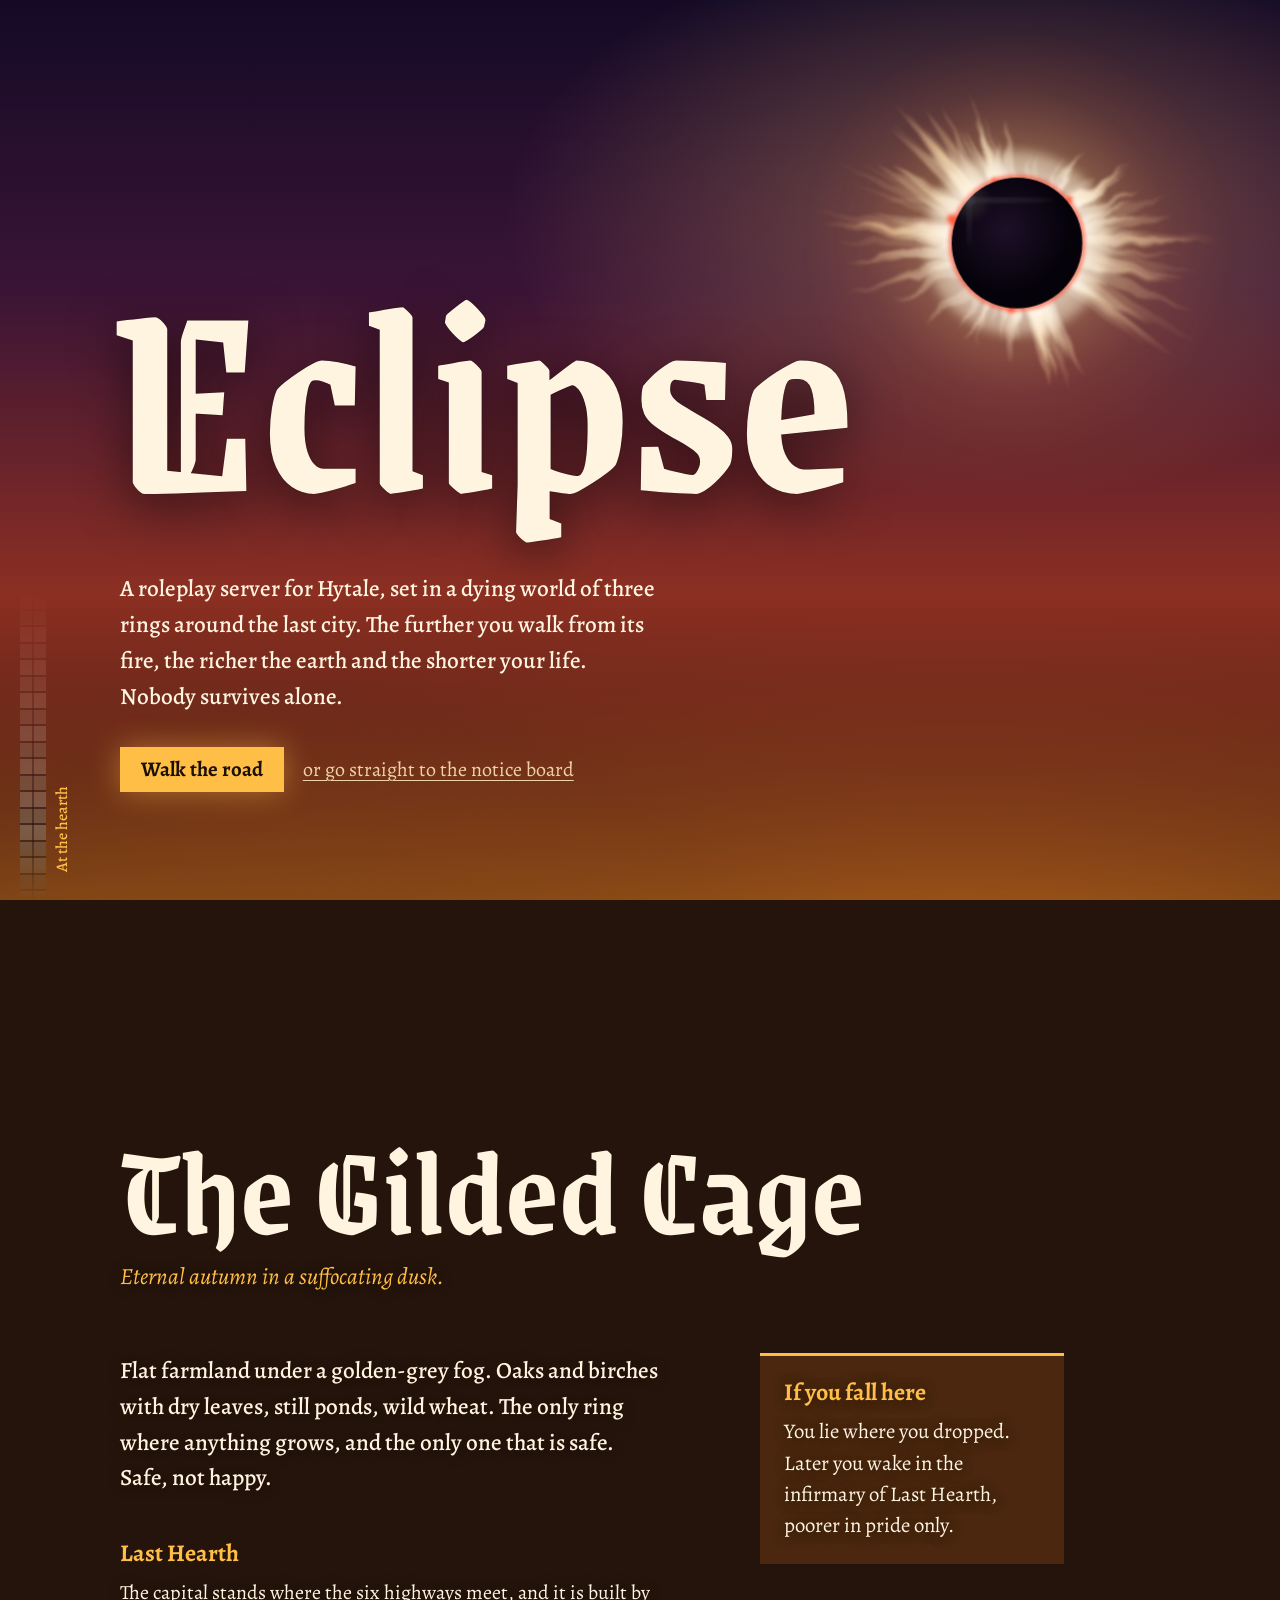
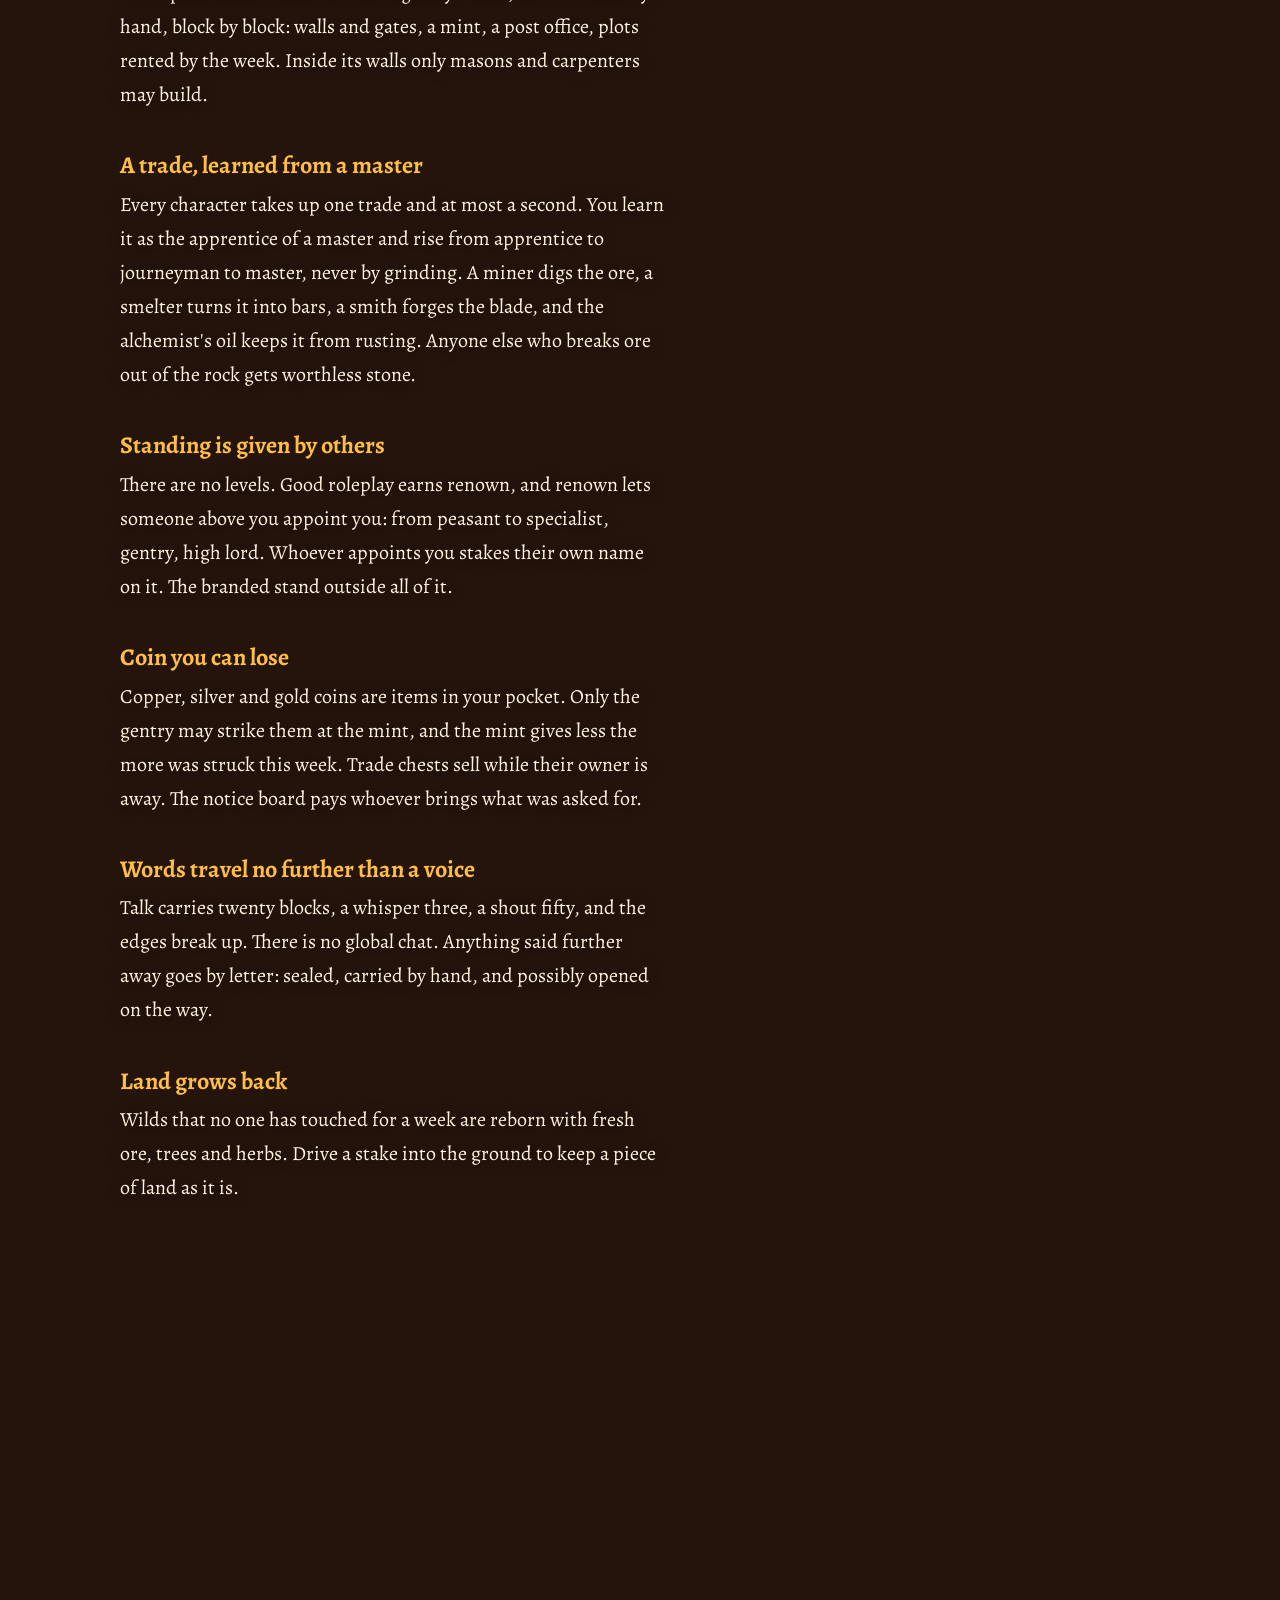
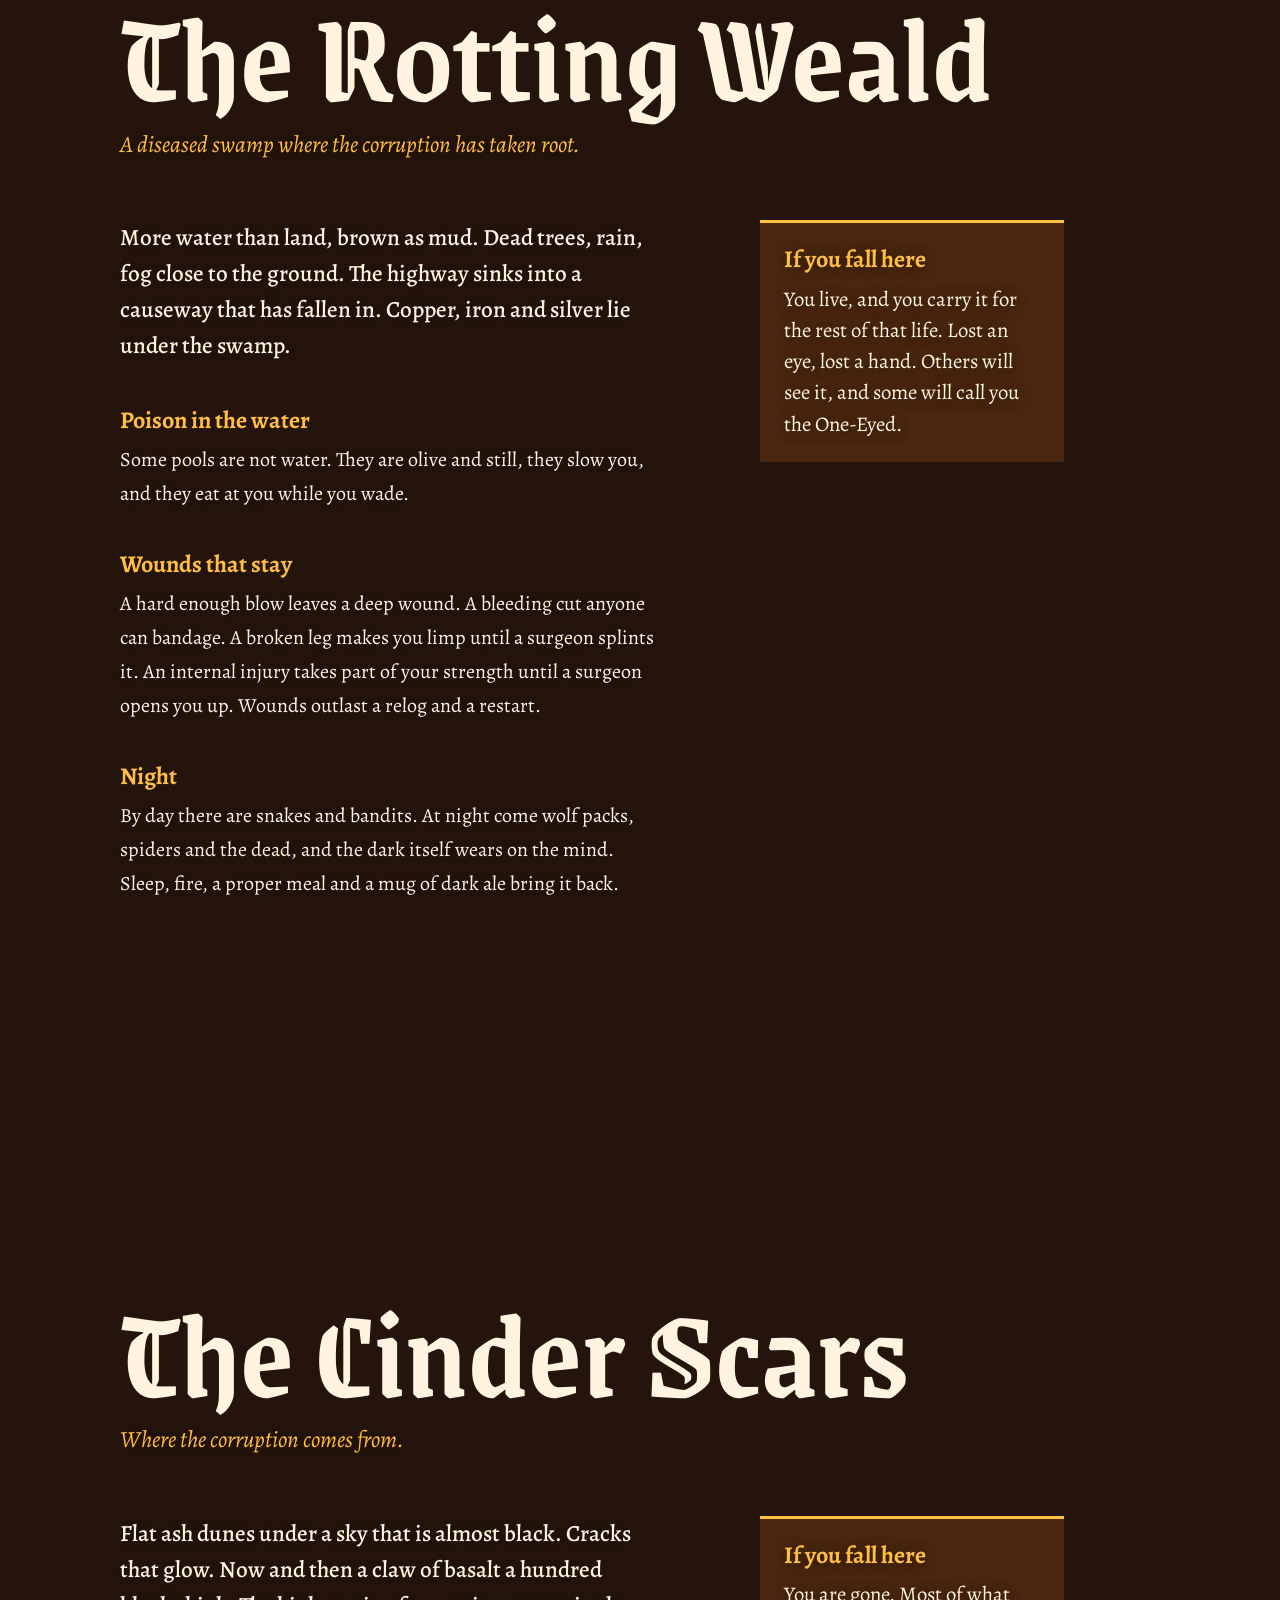
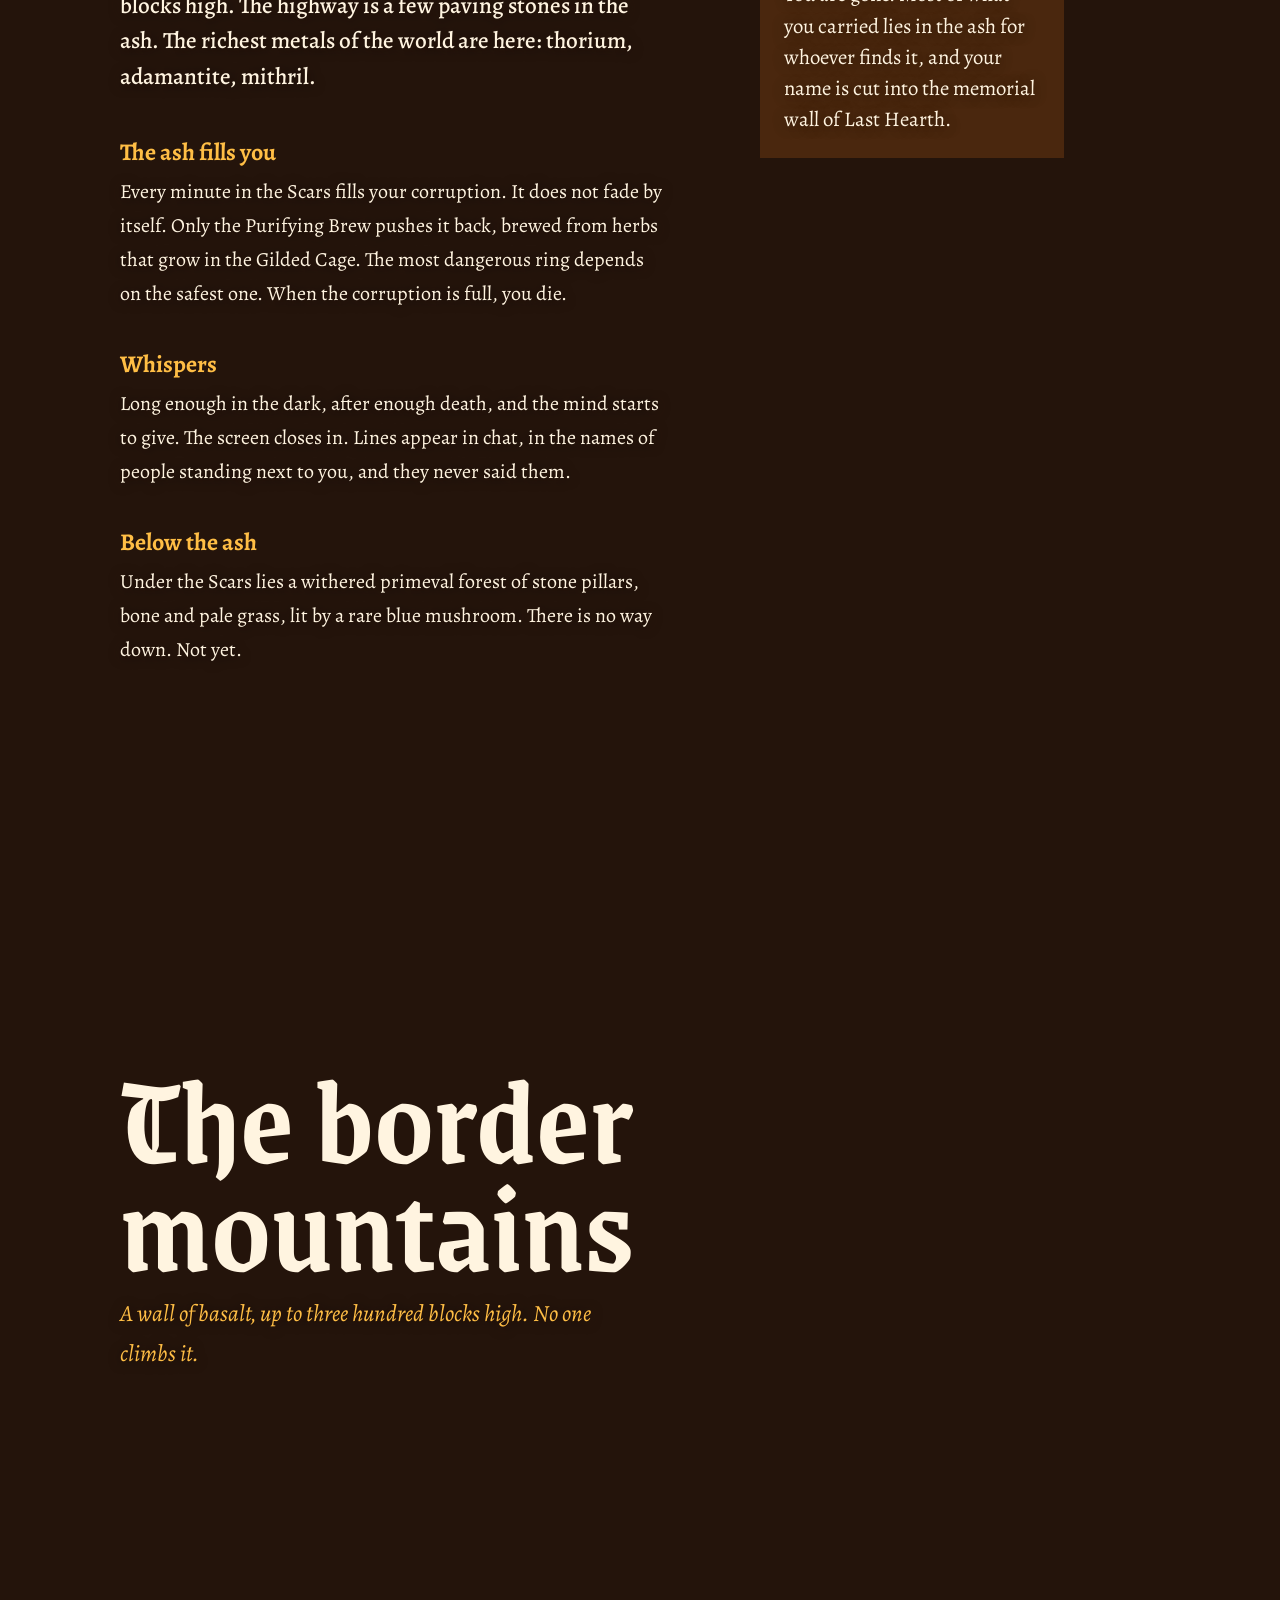
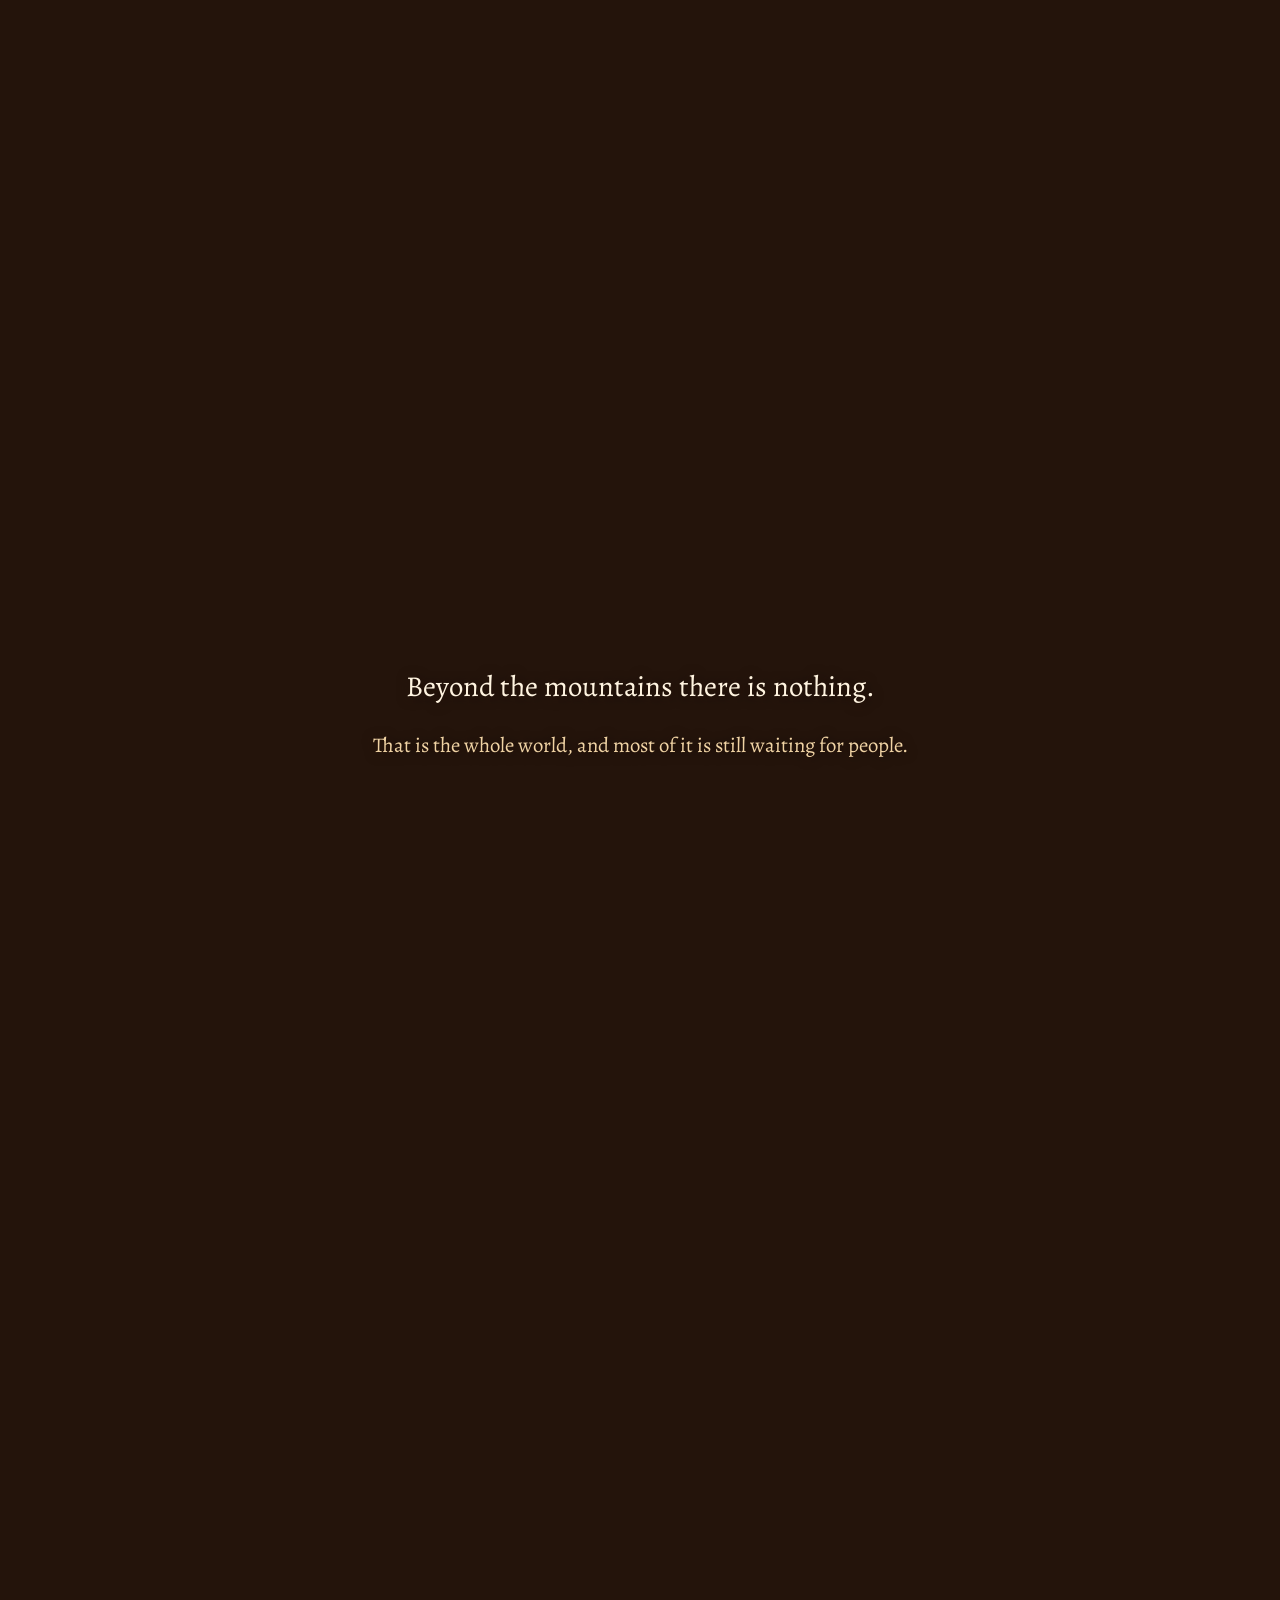
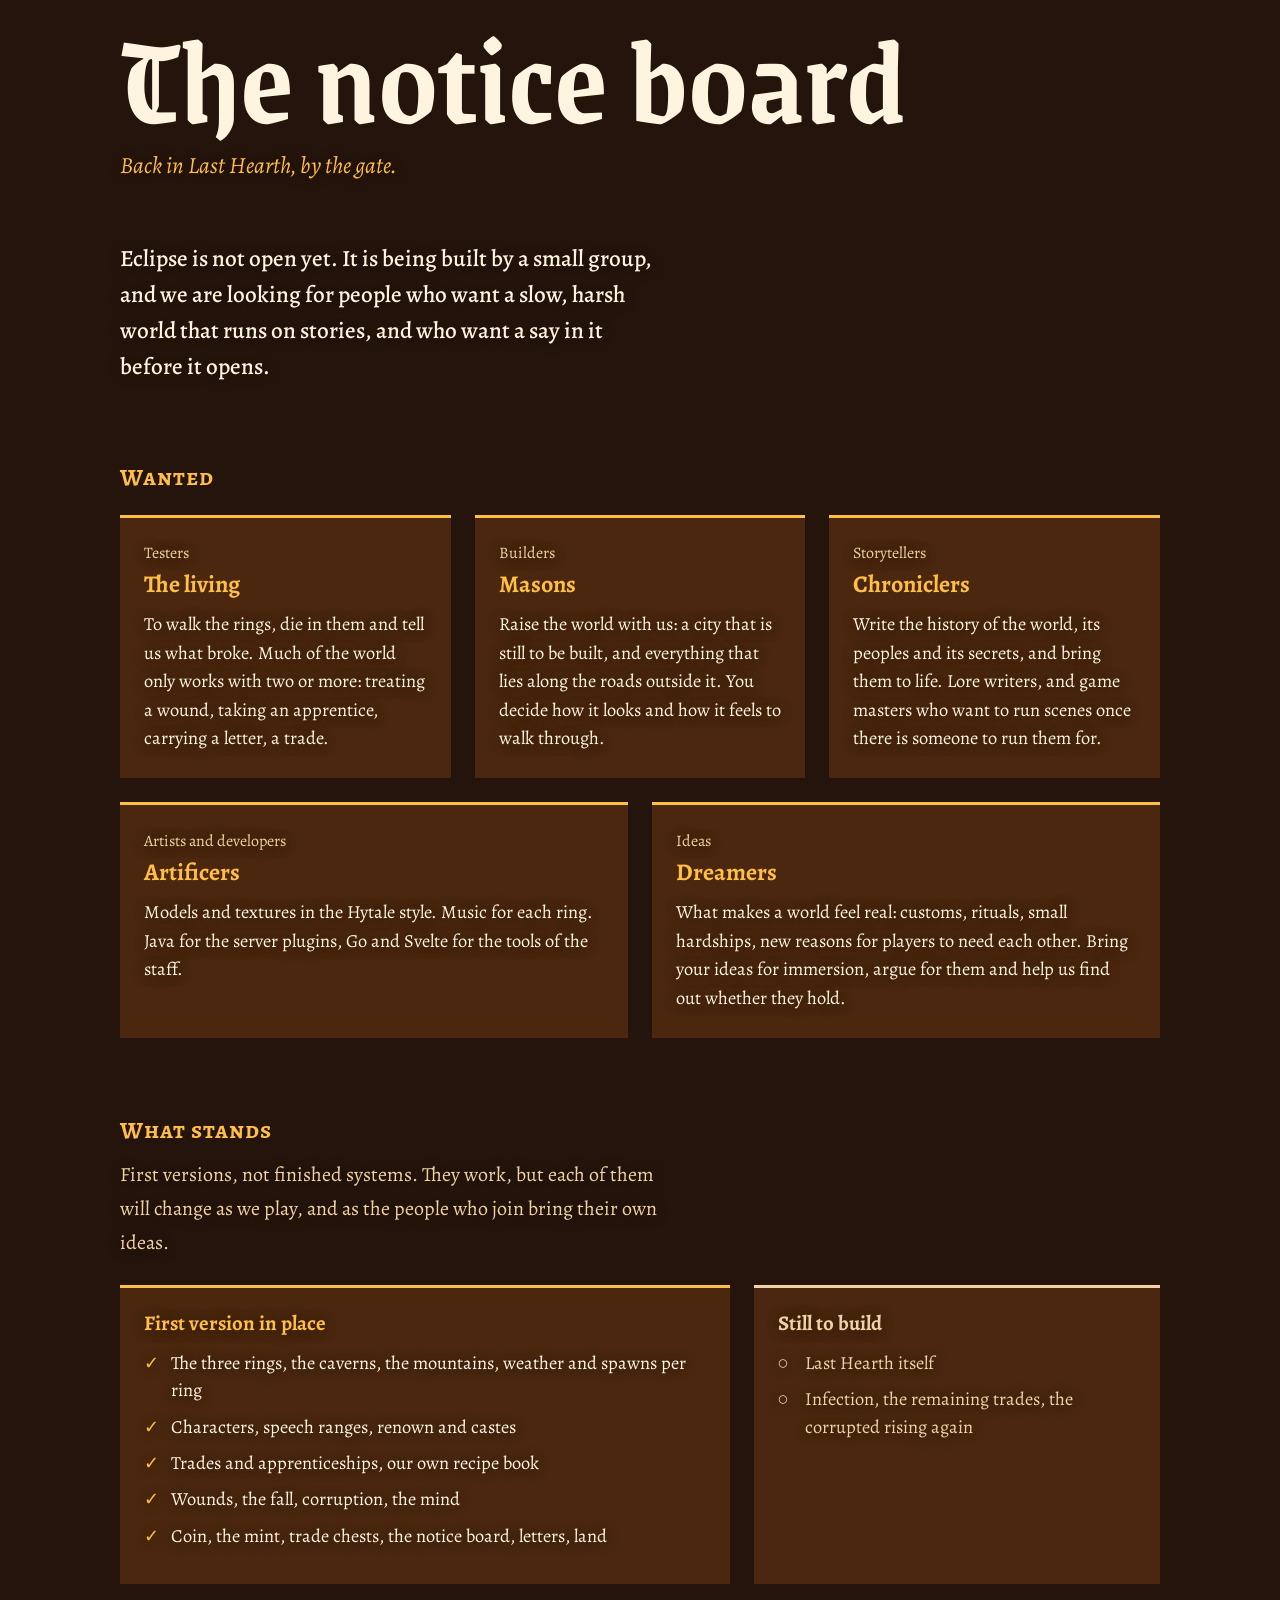
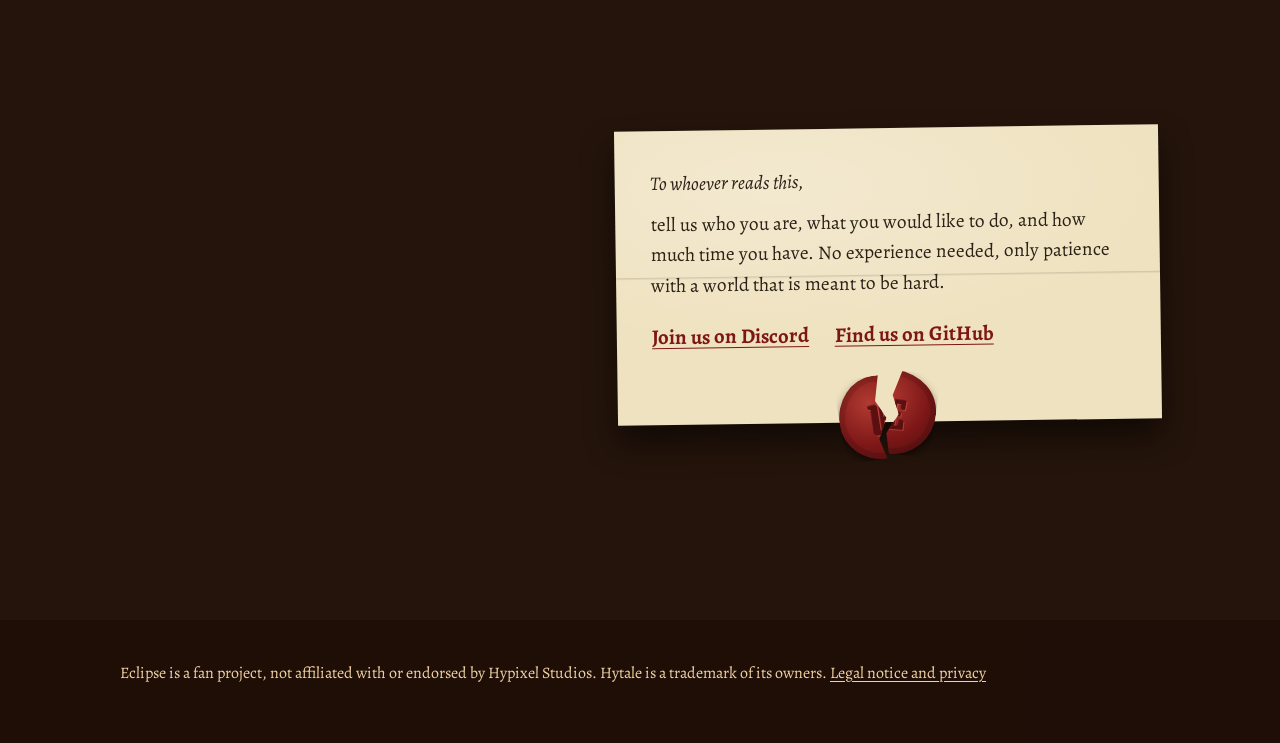
==== commit d0d5308c: "Living eclipse, local fonts, legal notice and privacy After totality the corona turns and breathes a" ====
--- a/index.html
+++ b/index.html
@@ -10,9 +10,7 @@
   <meta property="og:type" content="website">
   <meta name="theme-color" content="#140a26">
   <link rel="icon" href="assets/sigil.svg" type="image/svg+xml">
-  <link rel="preconnect" href="https://fonts.googleapis.com">
-  <link rel="preconnect" href="https://fonts.gstatic.com" crossorigin>
-  <link href="https://fonts.googleapis.com/css2?family=Jacquard+24&family=Alegreya:ital,wght@0,400;0,500;0,700;1,400&family=Alegreya+SC:wght@700&display=swap" rel="stylesheet">
+  <link rel="preload" href="assets/fonts/grenze-gotisch.woff2" as="font" type="font/woff2" crossorigin>
   <link rel="stylesheet" href="assets/style.css">
 </head>
 <body data-ring="hearth">
@@ -36,20 +34,24 @@
         </filter>
       </defs>
       <circle class="ec-halo" r="205" fill="url(#ec-glow)"/>
-      <g class="ec-corona">
-        <circle r="86" fill="url(#ec-ray)" opacity="0.55" filter="url(#ec-blur)"/>
-        <g fill="url(#ec-ray)" filter="url(#ec-wisp)">
-          <path d="M-53.1 23.3L-160.9 49.5L-57.0 10.7Z" opacity="0.40"/><path d="M30.5 49.3L60.4 122.1L15.3 55.9Z" opacity="0.29"/><path d="M50.9 27.8L157.1 114.0L46.6 34.6Z" opacity="0.54"/><path d="M-35.7 -45.7L-73.5 -107.4L-30.1 -49.6Z" opacity="0.20"/><path d="M26.7 51.5L38.6 95.8L15.6 55.9Z" opacity="0.49"/><path d="M-58.0 2.1L-172.3 -19.9L-55.8 -15.9Z" opacity="0.28"/><path d="M57.1 -10.0L202.0 -7.5L57.4 8.3Z" opacity="0.26"/><path d="M-11.1 56.9L-22.9 77.7L-17.1 55.4Z" opacity="0.32"/><path d="M54.5 -19.7L124.7 -27.2L57.1 -10.4Z" opacity="0.35"/><path d="M55.9 -15.3L124.8 -11.3L58.0 1.2Z" opacity="0.28"/><path d="M53.9 21.3L179.1 98.2L43.7 38.2Z" opacity="0.27"/><path d="M49.5 30.2L143.2 107.1L43.5 38.3Z" opacity="0.35"/><path d="M27.6 51.0L48.8 109.8L14.3 56.2Z" opacity="0.34"/><path d="M20.6 54.2L31.1 118.4L6.0 57.7Z" opacity="0.51"/><path d="M20.5 54.3L36.1 118.9L7.7 57.5Z" opacity="0.55"/><path d="M17.7 55.2L29.5 113.0L8.7 57.3Z" opacity="0.21"/><path d="M53.0 23.5L129.2 79.3L43.8 38.0Z" opacity="0.35"/><path d="M52.9 -23.9L144.5 -43.9L57.8 -5.2Z" opacity="0.24"/><path d="M46.4 -34.8L104.4 -63.5L50.7 -28.2Z" opacity="0.53"/><path d="M25.3 52.2L50.6 140.9L12.6 56.6Z" opacity="0.22"/><path d="M57.8 4.5L159.8 34.7L53.2 23.0Z" opacity="0.48"/><path d="M-52.4 -24.8L-116.7 -72.3L-41.6 -40.4Z" opacity="0.26"/><path d="M-55.9 -15.4L-176.1 -79.3L-51.5 -26.6Z" opacity="0.26"/><path d="M58.0 1.9L158.2 10.3L57.1 10.1Z" opacity="0.32"/><path d="M-56.0 -15.0L-132.2 -74.1L-46.3 -34.9Z" opacity="0.42"/><path d="M-23.8 -52.9L-48.2 -105.9L-18.0 -55.1Z" opacity="0.52"/><path d="M-24.0 -52.8L-36.5 -113.9L-11.0 -57.0Z" opacity="0.45"/><path d="M-21.1 54.0L-46.9 94.3L-27.5 51.1Z" opacity="0.51"/><path d="M-11.8 -56.8L-11.4 -115.2L2.5 -57.9Z" opacity="0.43"/><path d="M42.3 -39.6L104.9 -68.7L51.1 -27.5Z" opacity="0.39"/><path d="M-46.4 -34.7L-120.2 -108.6L-34.8 -46.4Z" opacity="0.42"/><path d="M57.3 -9.0L188.8 -2.6L57.8 4.2Z" opacity="0.39"/><path d="M-50.4 28.8L-115.5 53.0L-56.5 13.1Z" opacity="0.40"/><path d="M-56.3 14.1L-162.3 17.3L-58.0 -0.4Z" opacity="0.52"/><path d="M3.2 57.9L-0.1 84.5L-7.4 57.5Z" opacity="0.24"/><path d="M43.0 -38.9L100.3 -70.6L52.2 -25.2Z" opacity="0.43"/><path d="M26.4 51.6L36.2 126.8L10.0 57.1Z" opacity="0.32"/><path d="M-53.7 -21.9L-115.5 -72.9L-45.9 -35.4Z" opacity="0.49"/><path d="M-17.6 -55.3L-30.5 -119.7L-10.4 -57.1Z" opacity="0.28"/><path d="M18.4 55.0L28.7 113.2L7.5 57.5Z" opacity="0.49"/><path d="M57.1 -10.2L127.0 -8.7L57.9 -2.8Z" opacity="0.20"/><path d="M-22.1 -53.6L-36.0 -109.4L-7.5 -57.5Z" opacity="0.23"/><path d="M-54.1 21.0L-142.5 48.3L-56.9 11.4Z" opacity="0.20"/><path d="M-45.7 -35.7L-109.1 -123.8L-33.3 -47.5Z" opacity="0.53"/><path d="M-27.0 -51.3L-55.1 -108.5L-19.3 -54.7Z" opacity="0.35"/><path d="M-17.5 -55.3L-20.3 -99.5L-8.3 -57.4Z" opacity="0.37"/><path d="M-49.5 -30.2L-116.8 -112.7L-36.5 -45.1Z" opacity="0.21"/><path d="M50.0 -29.3L113.5 -49.1L55.1 -18.1Z" opacity="0.52"/><path d="M-36.5 45.0L-86.2 75.7L-45.9 35.5Z" opacity="0.35"/><path d="M-40.9 -41.2L-86.5 -125.6L-25.6 -52.0Z" opacity="0.45"/><path d="M21.4 53.9L31.3 135.9L4.8 57.8Z" opacity="0.47"/><path d="M-22.2 53.6L-39.6 95.7L-27.4 51.1Z" opacity="0.34"/><path d="M-56.2 -14.2L-169.0 -62.3L-53.8 -21.7Z" opacity="0.20"/><path d="M13.9 -56.3L22.1 -79.8L21.7 -53.8Z" opacity="0.24"/><path d="M-57.9 3.3L-199.8 -31.7L-56.0 -15.1Z" opacity="0.36"/><path d="M52.5 -24.7L109.6 -39.4L56.9 -11.4Z" opacity="0.45"/><path d="M-42.8 -39.1L-116.2 -132.2L-31.1 -49.0Z" opacity="0.32"/><path d="M27.8 -50.9L64.4 -83.9L37.2 -44.5Z" opacity="0.37"/><path d="M-55.0 -18.4L-149.7 -76.3L-48.0 -32.5Z" opacity="0.19"/><path d="M54.4 -20.2L143.8 -26.9L58.0 -1.7Z" opacity="0.36"/><path d="M-26.2 -51.8L-36.4 -111.3L-15.7 -55.8Z" opacity="0.52"/><path d="M-3.2 57.9L-14.8 92.2L-10.7 57.0Z" opacity="0.51"/><path d="M-55.6 16.5L-129.4 12.5L-58.0 0.4Z" opacity="0.23"/><path d="M8.0 -57.5L16.4 -78.5L13.2 -56.5Z" opacity="0.30"/><path d="M-31.1 49.0L-57.4 81.0L-39.9 42.1Z" opacity="0.37"/><path d="M4.1 57.9L1.1 93.1L-4.5 57.8Z" opacity="0.33"/><path d="M-58.0 -1.8L-135.3 -27.6L-54.7 -19.2Z" opacity="0.38"/><path d="M31.9 -48.4L63.9 -81.4L36.9 -44.7Z" opacity="0.48"/><path d="M42.2 -39.8L86.6 -65.2L51.8 -26.1Z" opacity="0.55"/><path d="M39.5 -42.5L71.3 -64.6L48.1 -32.3Z" opacity="0.22"/><path d="M26.6 -51.5L44.6 -80.8L30.6 -49.3Z" opacity="0.43"/><path d="M57.8 -4.6L173.5 29.4L55.4 17.3Z" opacity="0.22"/><path d="M-57.6 7.1L-173.3 0.3L-56.9 -11.2Z" opacity="0.21"/><path d="M49.9 29.5L122.9 98.4L40.4 41.6Z" opacity="0.23"/><path d="M31.7 48.6L48.1 127.8L14.1 56.3Z" opacity="0.22"/><path d="M56.7 12.4L170.6 65.9L49.0 31.0Z" opacity="0.35"/><path d="M-58.0 -1.8L-173.7 -21.0L-57.3 -9.3Z" opacity="0.49"/><path d="M29.4 50.0L63.8 126.1L18.9 54.8Z" opacity="0.24"/><path d="M-57.7 5.6L-185.0 -19.2L-56.1 -14.6Z" opacity="0.50"/><path d="M-44.9 -36.7L-104.2 -123.7L-34.2 -46.9Z" opacity="0.48"/><path d="M2.7 57.9L-10.0 111.1L-8.7 57.3Z" opacity="0.33"/><path d="M41.5 -40.6L106.5 -75.7L50.2 -29.1Z" opacity="0.33"/><path d="M-15.0 -56.0L-22.2 -94.5L-4.7 -57.8Z" opacity="0.31"/><path d="M-44.8 -36.8L-87.8 -108.7L-28.6 -50.5Z" opacity="0.30"/><path d="M-36.1 -45.4L-71.4 -128.6L-25.9 -51.9Z" opacity="0.42"/><path d="M-20.3 -54.3L-41.7 -138.3L-14.7 -56.1Z" opacity="0.45"/><path d="M0.6 58.0L-2.5 92.9L-5.4 57.7Z" opacity="0.22"/><path d="M4.3 57.8L-6.9 112.1L-5.0 57.8Z" opacity="0.39"/><path d="M57.7 -5.9L189.0 -3.6L58.0 2.4Z" opacity="0.46"/><path d="M57.3 8.8L151.8 37.8L53.1 23.4Z" opacity="0.36"/>
+      <g class="ec-total">
+        <g class="ec-corona">
+          <circle r="86" fill="url(#ec-ray)" opacity="0.55" filter="url(#ec-blur)"/>
+          <g class="ec-rays" fill="url(#ec-ray)" filter="url(#ec-wisp)">
+            <path d="M-53.1 23.3L-160.9 49.5L-57.0 10.7Z" opacity="0.40"/><path d="M30.5 49.3L60.4 122.1L15.3 55.9Z" opacity="0.29"/><path d="M50.9 27.8L157.1 114.0L46.6 34.6Z" opacity="0.54"/><path d="M-35.7 -45.7L-73.5 -107.4L-30.1 -49.6Z" opacity="0.20"/><path d="M26.7 51.5L38.6 95.8L15.6 55.9Z" opacity="0.49"/><path d="M-58.0 2.1L-172.3 -19.9L-55.8 -15.9Z" opacity="0.28"/><path d="M57.1 -10.0L202.0 -7.5L57.4 8.3Z" opacity="0.26"/><path d="M-11.1 56.9L-22.9 77.7L-17.1 55.4Z" opacity="0.32"/><path d="M54.5 -19.7L124.7 -27.2L57.1 -10.4Z" opacity="0.35"/><path d="M55.9 -15.3L124.8 -11.3L58.0 1.2Z" opacity="0.28"/><path d="M53.9 21.3L179.1 98.2L43.7 38.2Z" opacity="0.27"/><path d="M49.5 30.2L143.2 107.1L43.5 38.3Z" opacity="0.35"/><path d="M27.6 51.0L48.8 109.8L14.3 56.2Z" opacity="0.34"/><path d="M20.6 54.2L31.1 118.4L6.0 57.7Z" opacity="0.51"/><path d="M20.5 54.3L36.1 118.9L7.7 57.5Z" opacity="0.55"/><path d="M17.7 55.2L29.5 113.0L8.7 57.3Z" opacity="0.21"/><path d="M53.0 23.5L129.2 79.3L43.8 38.0Z" opacity="0.35"/><path d="M52.9 -23.9L144.5 -43.9L57.8 -5.2Z" opacity="0.24"/><path d="M46.4 -34.8L104.4 -63.5L50.7 -28.2Z" opacity="0.53"/><path d="M25.3 52.2L50.6 140.9L12.6 56.6Z" opacity="0.22"/><path d="M57.8 4.5L159.8 34.7L53.2 23.0Z" opacity="0.48"/><path d="M-52.4 -24.8L-116.7 -72.3L-41.6 -40.4Z" opacity="0.26"/><path d="M-55.9 -15.4L-176.1 -79.3L-51.5 -26.6Z" opacity="0.26"/><path d="M58.0 1.9L158.2 10.3L57.1 10.1Z" opacity="0.32"/><path d="M-56.0 -15.0L-132.2 -74.1L-46.3 -34.9Z" opacity="0.42"/><path d="M-23.8 -52.9L-48.2 -105.9L-18.0 -55.1Z" opacity="0.52"/><path d="M-24.0 -52.8L-36.5 -113.9L-11.0 -57.0Z" opacity="0.45"/><path d="M-21.1 54.0L-46.9 94.3L-27.5 51.1Z" opacity="0.51"/><path d="M-11.8 -56.8L-11.4 -115.2L2.5 -57.9Z" opacity="0.43"/><path d="M42.3 -39.6L104.9 -68.7L51.1 -27.5Z" opacity="0.39"/><path d="M-46.4 -34.7L-120.2 -108.6L-34.8 -46.4Z" opacity="0.42"/><path d="M57.3 -9.0L188.8 -2.6L57.8 4.2Z" opacity="0.39"/><path d="M-50.4 28.8L-115.5 53.0L-56.5 13.1Z" opacity="0.40"/><path d="M-56.3 14.1L-162.3 17.3L-58.0 -0.4Z" opacity="0.52"/><path d="M3.2 57.9L-0.1 84.5L-7.4 57.5Z" opacity="0.24"/><path d="M43.0 -38.9L100.3 -70.6L52.2 -25.2Z" opacity="0.43"/><path d="M26.4 51.6L36.2 126.8L10.0 57.1Z" opacity="0.32"/><path d="M-53.7 -21.9L-115.5 -72.9L-45.9 -35.4Z" opacity="0.49"/><path d="M-17.6 -55.3L-30.5 -119.7L-10.4 -57.1Z" opacity="0.28"/><path d="M18.4 55.0L28.7 113.2L7.5 57.5Z" opacity="0.49"/><path d="M57.1 -10.2L127.0 -8.7L57.9 -2.8Z" opacity="0.20"/><path d="M-22.1 -53.6L-36.0 -109.4L-7.5 -57.5Z" opacity="0.23"/><path d="M-54.1 21.0L-142.5 48.3L-56.9 11.4Z" opacity="0.20"/><path d="M-45.7 -35.7L-109.1 -123.8L-33.3 -47.5Z" opacity="0.53"/><path d="M-27.0 -51.3L-55.1 -108.5L-19.3 -54.7Z" opacity="0.35"/><path d="M-17.5 -55.3L-20.3 -99.5L-8.3 -57.4Z" opacity="0.37"/><path d="M-49.5 -30.2L-116.8 -112.7L-36.5 -45.1Z" opacity="0.21"/><path d="M50.0 -29.3L113.5 -49.1L55.1 -18.1Z" opacity="0.52"/><path d="M-36.5 45.0L-86.2 75.7L-45.9 35.5Z" opacity="0.35"/><path d="M-40.9 -41.2L-86.5 -125.6L-25.6 -52.0Z" opacity="0.45"/><path d="M21.4 53.9L31.3 135.9L4.8 57.8Z" opacity="0.47"/><path d="M-22.2 53.6L-39.6 95.7L-27.4 51.1Z" opacity="0.34"/><path d="M-56.2 -14.2L-169.0 -62.3L-53.8 -21.7Z" opacity="0.20"/><path d="M13.9 -56.3L22.1 -79.8L21.7 -53.8Z" opacity="0.24"/><path d="M-57.9 3.3L-199.8 -31.7L-56.0 -15.1Z" opacity="0.36"/><path d="M52.5 -24.7L109.6 -39.4L56.9 -11.4Z" opacity="0.45"/><path d="M-42.8 -39.1L-116.2 -132.2L-31.1 -49.0Z" opacity="0.32"/><path d="M27.8 -50.9L64.4 -83.9L37.2 -44.5Z" opacity="0.37"/><path d="M-55.0 -18.4L-149.7 -76.3L-48.0 -32.5Z" opacity="0.19"/><path d="M54.4 -20.2L143.8 -26.9L58.0 -1.7Z" opacity="0.36"/><path d="M-26.2 -51.8L-36.4 -111.3L-15.7 -55.8Z" opacity="0.52"/><path d="M-3.2 57.9L-14.8 92.2L-10.7 57.0Z" opacity="0.51"/><path d="M-55.6 16.5L-129.4 12.5L-58.0 0.4Z" opacity="0.23"/><path d="M8.0 -57.5L16.4 -78.5L13.2 -56.5Z" opacity="0.30"/><path d="M-31.1 49.0L-57.4 81.0L-39.9 42.1Z" opacity="0.37"/><path d="M4.1 57.9L1.1 93.1L-4.5 57.8Z" opacity="0.33"/><path d="M-58.0 -1.8L-135.3 -27.6L-54.7 -19.2Z" opacity="0.38"/><path d="M31.9 -48.4L63.9 -81.4L36.9 -44.7Z" opacity="0.48"/><path d="M42.2 -39.8L86.6 -65.2L51.8 -26.1Z" opacity="0.55"/><path d="M39.5 -42.5L71.3 -64.6L48.1 -32.3Z" opacity="0.22"/><path d="M26.6 -51.5L44.6 -80.8L30.6 -49.3Z" opacity="0.43"/><path d="M57.8 -4.6L173.5 29.4L55.4 17.3Z" opacity="0.22"/><path d="M-57.6 7.1L-173.3 0.3L-56.9 -11.2Z" opacity="0.21"/><path d="M49.9 29.5L122.9 98.4L40.4 41.6Z" opacity="0.23"/><path d="M31.7 48.6L48.1 127.8L14.1 56.3Z" opacity="0.22"/><path d="M56.7 12.4L170.6 65.9L49.0 31.0Z" opacity="0.35"/><path d="M-58.0 -1.8L-173.7 -21.0L-57.3 -9.3Z" opacity="0.49"/><path d="M29.4 50.0L63.8 126.1L18.9 54.8Z" opacity="0.24"/><path d="M-57.7 5.6L-185.0 -19.2L-56.1 -14.6Z" opacity="0.50"/><path d="M-44.9 -36.7L-104.2 -123.7L-34.2 -46.9Z" opacity="0.48"/><path d="M2.7 57.9L-10.0 111.1L-8.7 57.3Z" opacity="0.33"/><path d="M41.5 -40.6L106.5 -75.7L50.2 -29.1Z" opacity="0.33"/><path d="M-15.0 -56.0L-22.2 -94.5L-4.7 -57.8Z" opacity="0.31"/><path d="M-44.8 -36.8L-87.8 -108.7L-28.6 -50.5Z" opacity="0.30"/><path d="M-36.1 -45.4L-71.4 -128.6L-25.9 -51.9Z" opacity="0.42"/><path d="M-20.3 -54.3L-41.7 -138.3L-14.7 -56.1Z" opacity="0.45"/><path d="M0.6 58.0L-2.5 92.9L-5.4 57.7Z" opacity="0.22"/><path d="M4.3 57.8L-6.9 112.1L-5.0 57.8Z" opacity="0.39"/><path d="M57.7 -5.9L189.0 -3.6L58.0 2.4Z" opacity="0.46"/><path d="M57.3 8.8L151.8 37.8L53.1 23.4Z" opacity="0.36"/>
+          </g>
+          <circle class="ec-chromo" r="61.5" fill="none" stroke="#ff4a2e" stroke-width="3" filter="url(#ec-soft)"/>
+          <g class="ec-proms" fill="#ff5a3a" filter="url(#ec-soft)"><ellipse cx="-59.0" cy="-21.5" rx="4.5" ry="7.0" transform="rotate(290 -59.0 -21.5)"/><ellipse cx="47.5" cy="-39.9" rx="3.0" ry="5.0" transform="rotate(410 47.5 -39.9)"/><ellipse cx="-5.4" cy="61.4" rx="3.5" ry="4.0" transform="rotate(185 -5.4 61.4)"/><ellipse cx="-20.9" cy="-57.5" rx="2.5" ry="3.0" transform="rotate(340 -20.9 -57.5)"/></g>
         </g>
-        <circle r="61.5" fill="none" stroke="#ff4a2e" stroke-width="3" filter="url(#ec-soft)"/>
-        <g fill="#ff5a3a" filter="url(#ec-soft)"><ellipse cx="-59.0" cy="-21.5" rx="4.5" ry="7.0" transform="rotate(290 -59.0 -21.5)"/><ellipse cx="47.5" cy="-39.9" rx="3.0" ry="5.0" transform="rotate(410 47.5 -39.9)"/><ellipse cx="-5.4" cy="61.4" rx="3.5" ry="4.0" transform="rotate(185 -5.4 61.4)"/><ellipse cx="-20.9" cy="-57.5" rx="2.5" ry="3.0" transform="rotate(340 -20.9 -57.5)"/></g>
       </g>
       <circle class="ec-sun" r="60" fill="url(#ec-sun)"/>
-      <circle class="ec-moon" r="61" fill="url(#ec-moon)"/>
-      <g class="ec-diamond" transform="translate(-44.6 -40.1)">
-        <circle r="16" fill="#fff6e0" opacity="0.5" filter="url(#ec-blur)"/>
-        <circle r="5" fill="#fff" filter="url(#ec-soft)"/>
-        <ellipse rx="80" ry="1.6" fill="#fffaf0" opacity="0.75" filter="url(#ec-soft)"/><ellipse rx="1.4" ry="44" fill="#fffaf0" opacity="0.6" filter="url(#ec-soft)"/>
+      <g class="ec-drift"><circle class="ec-moon" r="61" fill="url(#ec-moon)"/></g>
+      <g class="ec-total">
+        <g class="ec-diamond" transform="translate(-44.6 -40.1)">
+          <circle r="16" fill="#fff6e0" opacity="0.5" filter="url(#ec-blur)"/>
+          <circle r="5" fill="#fff" filter="url(#ec-soft)"/>
+          <ellipse rx="80" ry="1.6" fill="#fffaf0" opacity="0.75" filter="url(#ec-soft)"/><ellipse rx="1.4" ry="44" fill="#fffaf0" opacity="0.6" filter="url(#ec-soft)"/>
+        </g>
       </g>
     </svg>
     <div class="hero-text">
@@ -184,80 +186,89 @@
     </section>
 
     <section class="board" id="board" data-ring="board">
-      <div class="board-head">
+      <div class="ring-head">
         <h2>The notice board</h2>
-        <p>Back in Last Hearth, by the gate. Eclipse is not open yet. It is being built by a small group, and we are
-          looking for people who want a slow, harsh world that runs on stories, and who want a say in it before it
-          opens.</p>
-      </div>
-
-      <div class="notices">
-        <article class="notice n1">
-          <h3>Wanted: the living</h3>
+        <p class="motto">Back in Last Hearth, by the gate.</p>
+      </div>
+      <p class="lead board-lead">Eclipse is not open yet. It is being built by a small group, and we are looking for
+        people who want a slow, harsh world that runs on stories, and who want a say in it before it opens.</p>
+
+      <h3 class="board-sub">Wanted</h3>
+      <div class="wanted">
+        <article class="post">
+          <p class="post-role">Testers</p>
+          <h4>The living</h4>
           <p>To walk the rings, die in them and tell us what broke. Much of the world only works with two or more:
             treating a wound, taking an apprentice, carrying a letter, a trade.</p>
-          <p class="sig">Testers</p>
-        </article>
-
-        <article class="notice n2">
-          <h3>Wanted: masons</h3>
-          <p>Last Hearth is still an empty clearing with six roads running into it. Walls and gates, a cathedral, a
-            keep, the bazaar, the infirmary, taverns. Ruins and camps for the wilds.</p>
-          <p class="sig">Builders</p>
-        </article>
-
-        <article class="notice n3 ledger">
-          <h3>What stands</h3>
-          <ul>
-            <li class="yes">The three rings, the caverns, the mountains, weather and spawns per ring</li>
-            <li class="yes">Characters, speech ranges, renown and castes</li>
-            <li class="yes">Trades and apprenticeships, our own recipe book</li>
-            <li class="yes">Wounds, the fall, corruption, the mind</li>
-            <li class="yes">Coin, the mint, trade chests, the notice board, letters, land</li>
-            <li class="no">Last Hearth itself</li>
-            <li class="no">Infection, the remaining trades, the corrupted rising again</li>
-          </ul>
-          <p class="sig">The steward</p>
-        </article>
-
-        <article class="notice n4">
-          <h3>Wanted: chroniclers</h3>
-          <p>Lore, factions, the Rot Cult in the swamp, the first masters of each trade. And game masters who want to
-            run scenes once there is someone to run them for.</p>
-          <p class="sig">Storytellers</p>
-        </article>
-
-        <article class="notice n5">
-          <h3>Wanted: artificers</h3>
+        </article>
+        <article class="post">
+          <p class="post-role">Builders</p>
+          <h4>Masons</h4>
+          <p>Raise the world with us: a city that is still to be built, and everything that lies along the roads outside
+            it. You decide how it looks and how it feels to walk through.</p>
+        </article>
+        <article class="post">
+          <p class="post-role">Storytellers</p>
+          <h4>Chroniclers</h4>
+          <p>Write the history of the world, its peoples and its secrets, and bring them to life. Lore writers, and game
+            masters who want to run scenes once there is someone to run them for.</p>
+        </article>
+        <article class="post">
+          <p class="post-role">Artists and developers</p>
+          <h4>Artificers</h4>
           <p>Models and textures in the Hytale style. Music for each ring. Java for the server plugins, Go and Svelte
             for the tools of the staff.</p>
-          <p class="sig">Artists and developers</p>
-        </article>
-      </div>
-
-      <div class="letter" data-sealed>
+        </article>
+        <article class="post">
+          <p class="post-role">Ideas</p>
+          <h4>Dreamers</h4>
+          <p>What makes a world feel real: customs, rituals, small hardships, new reasons for players to need each
+            other. Bring your ideas for immersion, argue for them and help us find out whether they hold.</p>
+        </article>
+      </div>
+
+      <h3 class="board-sub">What stands</h3>
+      <p class="stands-note">First versions, not finished systems. They work, but each of them will change as we play,
+        and as the people who join bring their own ideas.</p>
+      <div class="stands">
+        <div>
+          <p class="stands-head">First version in place</p>
+          <ul class="done">
+            <li>The three rings, the caverns, the mountains, weather and spawns per ring</li>
+            <li>Characters, speech ranges, renown and castes</li>
+            <li>Trades and apprenticeships, our own recipe book</li>
+            <li>Wounds, the fall, corruption, the mind</li>
+            <li>Coin, the mint, trade chests, the notice board, letters, land</li>
+          </ul>
+        </div>
+        <div>
+          <p class="stands-head">Still to build</p>
+          <ul class="open">
+            <li>Last Hearth itself</li>
+            <li>Infection, the remaining trades, the corrupted rising again</li>
+          </ul>
+        </div>
+      </div>
+
+      <div class="letter">
         <div class="letter-paper">
           <p class="letter-to">To whoever reads this,</p>
-          <div class="letter-inner"><div>
-            <p>tell us who you are, what you would like to do, and how much time you have. No experience needed, only
-              patience with a world that is meant to be hard.</p>
-            <p class="letter-links">
-              <a href="https://discord.gg/REPLACE_ME">Join us on Discord</a>
-              <a href="https://github.com/P4inty">Find us on GitHub</a>
-            </p>
-          </div></div>
-        </div>
-        <button class="seal" type="button" aria-label="Break the seal and read the letter">
-          <span class="seal-half left"></span><span class="seal-half right"></span>
-        </button>
-        <p class="seal-hint">Break the seal</p>
+          <p>tell us who you are, what you would like to do, and how much time you have. No experience needed, only
+            patience with a world that is meant to be hard.</p>
+          <p class="letter-links">
+            <a href="https://discord.gg/zFcXQ2vhwx">Join us on Discord</a>
+            <a href="https://github.com/P4inty">Find us on GitHub</a>
+          </p>
+        </div>
+        <span class="seal" aria-hidden="true"><span class="seal-half left"></span><span class="seal-half right"></span></span>
       </div>
     </section>
   </main>
 
   <footer class="footer">
     <p>Eclipse is a fan project, not affiliated with or endorsed by Hypixel Studios. Hytale is a trademark of its
-      owners.</p>
+      owners.
+      <a href="legal.html">Legal notice and privacy</a></p>
   </footer>
 
   <script src="assets/main.js" defer></script>
--- a/assets/style.css
+++ b/assets/style.css
@@ -1,5 +1,12 @@
 /* Eclipse project site. The page is the road from Last Hearth to the Void: colours, weather and the road itself
    change with the ring in view (body[data-ring], set by main.js). */
+
+/* Fonts are served from here, not from Google (no visitor data leaves for a third party). Latin subset, all SIL OFL,
+   see assets/fonts/. Alegreya and Grenze Gotisch are variable, one file covers every weight. */
+@font-face { font-family: "Alegreya"; font-weight: 400 700; font-display: swap; src: url(fonts/alegreya.woff2) format("woff2"); }
+@font-face { font-family: "Alegreya"; font-style: italic; font-weight: 400 700; font-display: swap; src: url(fonts/alegreya-italic.woff2) format("woff2"); }
+@font-face { font-family: "Alegreya SC"; font-weight: 700; font-display: swap; src: url(fonts/alegreya-sc.woff2) format("woff2"); }
+@font-face { font-family: "Grenze Gotisch"; font-weight: 600 700; font-display: swap; src: url(fonts/grenze-gotisch.woff2) format("woff2"); }
 
 @property --sky { syntax: "<color>"; inherits: true; initial-value: #24140b; }
 @property --fog { syntax: "<color>"; inherits: true; initial-value: #d0701f; }
@@ -10,7 +17,7 @@
 :root {
   --text: "Alegreya", "Iowan Old Style", Georgia, serif;
   --caps: "Alegreya SC", "Alegreya", Georgia, serif;
-  --black: "Jacquard 24", "UnifrakturMaguntia", "Old English Text MT", serif;
+  --black: "Grenze Gotisch", "UnifrakturMaguntia", "Old English Text MT", serif;
   --rail: 0px;
   --gutter: 20px;
   --paper: #efe2c0;
@@ -124,19 +131,33 @@
   width: clamp(260px, 50vmin, 560px); height: auto; overflow: visible;
 }
 .ec-moon { animation: ec-moon 3.2s cubic-bezier(.25, .1, .2, 1) 0.3s both; }
-.ec-halo { animation: ec-halo 3.4s ease 0.3s both; }
+.ec-halo { transform-box: fill-box; transform-origin: center; animation: ec-halo 3.4s ease 0.3s both, ec-breathe 8s ease-in-out 3.7s infinite; }
 .ec-corona { transform-box: fill-box; transform-origin: center; animation: ec-corona 2.4s ease-out 3.1s both; }
-.ec-diamond { animation: ec-diamond 2.2s ease-out 3.1s both; }
+.ec-diamond { animation: ec-diamond 2.2s ease-out 3.1s both, ec-glint 11s ease-in-out 5.3s infinite; }
+/* After totality the eclipse keeps living: the corona turns and breathes, the chromosphere flickers, the
+   diamond ring glints now and then. Paused while the hero is off screen (main.js). */
+.ec-rays { transform-box: view-box; transform-origin: 0 0; animation: ec-spin 240s linear 3.1s infinite; }
+.ec-chromo { animation: ec-flicker 3.7s ease-in-out 3.5s infinite; }
+.ec-proms { animation: ec-flicker 5.3s ease-in-out 4.2s infinite reverse; }
+.hero.is-away .eclipse * { animation-play-state: paused; }
+/* Walking away from the hearth (scrolling down) the moon slides off the sun: totality ends, the corona and the
+   diamond ring go out. --ec runs from 0 to 1 over the hero (main.js). */
+.ec-drift { transform: translate(calc(var(--ec, 0) * -100px), calc(var(--ec, 0) * 58px)); }
+.ec-total { opacity: calc(1 - var(--ec, 0) * 4); }
 @keyframes ec-moon { from { transform: translate(105px, -62px); } }
 @keyframes ec-halo { from { opacity: 1; } to { opacity: 0.55; } }
 @keyframes ec-corona { from { opacity: 0; transform: scale(0.9); } to { opacity: 1; transform: none; } }
 @keyframes ec-diamond { 0% { opacity: 0; } 18% { opacity: 1; } 100% { opacity: 0.2; } }
+@keyframes ec-glint { 0%, 70%, 100% { opacity: 0.2; } 80% { opacity: 0.55; } }
+@keyframes ec-breathe { 0%, 100% { opacity: 0.55; transform: none; } 50% { opacity: 0.7; transform: scale(1.04); } }
+@keyframes ec-spin { to { transform: rotate(360deg); } }
+@keyframes ec-flicker { 0%, 100% { opacity: 1; } 50% { opacity: 0.7; } }
 
 .hero-text { max-width: 62rem; }
 .hero h1 {
-  font: 400 clamp(5.2rem, 22vw, 18rem)/0.78 var(--black);
+  font: 600 clamp(5.2rem, 22vw, 18rem)/0.78 var(--black);
   color: var(--ink);
-  margin-left: -0.04em;
+  margin-left: -0.04em; padding-bottom: 0.14em;
   text-shadow: 0 0 1px rgba(0, 0, 0, 0.6), 0 12px 50px rgba(0, 0, 0, 0.55);
 }
 .hero-line { max-width: 34rem; margin-top: 2rem; font-size: 1.45rem; line-height: 1.55; font-weight: 500; }
@@ -156,7 +177,7 @@
   max-width: 76rem;
 }
 .ring-head { margin-bottom: 3.5rem; }
-.ring h2 { font: 400 clamp(3.4rem, 10vw, 8rem)/0.85 var(--black); color: var(--ink); }
+.ring h2 { font: 600 clamp(3.4rem, 10vw, 8rem)/0.85 var(--black); color: var(--ink); }
 .motto { font-style: italic; color: var(--accent); font-size: 1.45rem; margin-top: 0.9rem; max-width: 30rem; }
 
 .ring-body { display: grid; grid-template-columns: minmax(0, 34rem) minmax(0, 19rem); gap: 3rem 6rem; align-items: start; }
@@ -182,63 +203,54 @@
 }
 .void-small { font-size: 1.3rem; color: var(--dim); margin-top: 1rem; }
 
-/* The notice board in Last Hearth. */
+/* The notice board in Last Hearth: who we are looking for and what stands, in the panels of the rings. */
 .board {
-  position: relative;
-  padding: 18vh var(--gutter) 22vh calc(var(--rail) + var(--gutter));
-  background:
-    repeating-linear-gradient(90deg, rgba(0, 0, 0, 0.35) 0 2px, transparent 2px 148px),
-    repeating-linear-gradient(90deg, transparent 0 60px, rgba(255, 220, 160, 0.025) 60px 90px, transparent 90px 148px),
-    linear-gradient(180deg, transparent, rgba(92, 44, 16, 0.6) 12%, rgba(74, 34, 12, 0.8));
-}
-.board-head { max-width: 36rem; margin-bottom: 4.5rem; }
-.board h2 { font: 400 clamp(3.4rem, 10vw, 8rem)/0.85 var(--black); margin-bottom: 1.6rem; }
-
-.notices {
-  display: grid; grid-template-columns: repeat(12, minmax(0, 1fr)); gap: 2.5rem 2rem;
-  max-width: 70rem; align-items: start;
-}
-.notice {
-  position: relative; isolation: isolate; color: var(--paper-ink);
-  padding: 2.2rem 1.7rem 1.5rem;
-  font-size: 1.15rem; line-height: 1.5;
-  filter: drop-shadow(0 12px 14px rgba(0, 0, 0, 0.45));
-}
-/* The paper sits behind the text so its torn edge does not clip the shadow. */
-.notice::after {
-  content: ""; position: absolute; inset: 0; z-index: -1;
-  background:
-    radial-gradient(120% 90% at 30% 20%, rgba(255, 255, 255, 0.25), transparent 60%),
-    radial-gradient(80% 60% at 90% 100%, rgba(120, 80, 30, 0.25), transparent 70%),
-    var(--paper);
-  clip-path: polygon(0 2%, 7% 0, 22% 1.5%, 41% 0, 63% 1%, 82% 0, 100% 1.6%, 99% 30%, 100% 58%, 98.6% 82%, 100% 99%, 77% 98%, 54% 100%, 31% 98.4%, 12% 100%, 0 98%, 1.2% 70%, 0 41%);
-}
-.notice::before {
-  content: ""; position: absolute; top: 0.8rem; left: 50%; width: 12px; height: 12px; margin-left: -6px;
-  border-radius: 50%; background: radial-gradient(circle at 35% 35%, #9a9086, #3b352f 70%);
-  box-shadow: 1px 3px 3px rgba(0, 0, 0, 0.45);
-}
-.notice h3 { font: 700 1.55rem/1.15 var(--caps); color: #7a1414; margin-bottom: 0.7rem; }
-.notice p + p { margin-top: 0.7rem; }
-.notice .sig { text-align: right; font-style: italic; color: #4a3a28; margin-top: 1.1rem; }
-.n1 { grid-column: 1 / span 4; transform: rotate(-1.6deg); }
-.n2 { grid-column: 5 / span 4; transform: rotate(1.1deg) translateY(2.5rem); }
-.n3 { grid-column: 9 / span 4; grid-row: span 2; transform: rotate(-0.6deg); }
-.n4 { grid-column: 2 / span 4; transform: rotate(0.9deg); }
-.n5 { grid-column: 6 / span 3; transform: rotate(-2deg) translateY(1.5rem); }
-@media (max-width: 899px) {
-  .notices { grid-template-columns: 1fr; gap: 2rem; }
-  .notices .notice { grid-column: auto; grid-row: auto; }
-  .n2, .n5 { transform: rotate(1deg); }
-}
-.ledger ul { list-style: none; margin: 0; padding: 0; }
-.ledger li { position: relative; padding-left: 1.6rem; margin-bottom: 0.45rem; }
-.ledger li::before { position: absolute; left: 0; top: 0; }
-.ledger .yes::before { content: "\2713"; color: #3f5a24; }
-.ledger .no { color: #5a4630; }
-.ledger .no::before { content: "\25CB"; color: #8a3a22; }
-
-/* The sealed letter. Breaking the seal reveals the contact links. */
+  padding: 26vh var(--gutter) 22vh calc(var(--rail) + var(--gutter));
+  max-width: 76rem;
+}
+.board h2 { font: 600 clamp(3.4rem, 10vw, 8rem)/0.85 var(--black); color: var(--ink); }
+.board-lead { max-width: 34rem; font-size: 1.45rem; line-height: 1.55; font-weight: 500; }
+.board-sub {
+  font: 700 1.5rem/1 var(--caps); letter-spacing: 0.04em; color: var(--accent);
+  margin: 5rem 0 1.6rem;
+}
+
+/* Five posts: three across, then two wider ones; two across on tablets, one on phones. */
+.wanted { display: grid; grid-template-columns: repeat(6, minmax(0, 1fr)); gap: 1.5rem; }
+.post { grid-column: span 2; }
+.post:nth-child(n+4) { grid-column: span 3; }
+@media (max-width: 1099px) {
+  .wanted { grid-template-columns: repeat(2, minmax(0, 1fr)); }
+  .post, .post:nth-child(n+4) { grid-column: auto; }
+  .post:last-child { grid-column: 1 / -1; }
+}
+@media (max-width: 639px) { .wanted { grid-template-columns: 1fr; } }
+.post, .stands > div {
+  padding: 1.4rem 1.5rem 1.6rem;
+  background: color-mix(in srgb, var(--fog) 22%, transparent);
+  border-top: 3px solid var(--accent);
+}
+.post-role { font-size: 1rem; color: var(--dim); }
+.post h4 { font: 700 1.5rem/1.2 var(--text); color: var(--accent); margin: 0.2rem 0 0.7rem; }
+.post p:last-child { font-size: 1.15rem; line-height: 1.55; }
+
+.stands-note { max-width: 34rem; color: var(--dim); margin: -0.6rem 0 1.6rem; }
+.stands { display: grid; grid-template-columns: minmax(0, 3fr) minmax(0, 2fr); gap: 1.5rem; }
+@media (max-width: 899px) { .stands { grid-template-columns: 1fr; } }
+.stands > div:last-child { border-top-color: var(--dim); }
+.stands-head { font: 700 1.3rem/1.2 var(--text); margin-bottom: 0.8rem; }
+.stands > div:first-child .stands-head { color: var(--accent); }
+.stands > div:last-child .stands-head { color: var(--dim); }
+.stands ul { list-style: none; margin: 0; padding: 0; font-size: 1.15rem; line-height: 1.5; }
+.stands li { position: relative; padding-left: 1.7rem; margin-bottom: 0.55rem; }
+.stands li::before { position: absolute; left: 0; top: 0; }
+.done li::before { content: "\2713"; color: var(--accent); }
+.open li { color: var(--dim); }
+.open li::before { content: "\25CB"; }
+
+/* The letter with the contact links. Its seal is already broken: whoever pinned it here wants it read. */
+/* The glow behind body text is for the night sky, not for ink on paper. */
+.letter-paper p { text-shadow: none; }
 .letter { position: relative; max-width: 34rem; margin: 9rem 0 0 auto; }
 @media (max-width: 899px) { .letter { margin-top: 6rem; } }
 .letter-paper {
@@ -247,60 +259,47 @@
     radial-gradient(120% 90% at 30% 20%, rgba(255, 255, 255, 0.25), transparent 60%),
     var(--paper);
   color: var(--paper-ink);
-  padding: 2.4rem 2.2rem 3.4rem;
+  padding: 2.4rem 2.2rem 4.4rem;
   box-shadow: 0 18px 30px rgba(0, 0, 0, 0.5);
   transform: rotate(-0.8deg);
   font-size: 1.2rem; line-height: 1.6;
 }
-.letter-to { font-style: italic; }
-.letter-inner {
-  display: grid; grid-template-rows: 1fr; margin-top: 0.6rem;
-  transition: grid-template-rows 0.9s ease, opacity 0.9s ease;
-}
-.letter-inner > div { min-height: 0; overflow: hidden; }
-.letter[data-sealed] .letter-inner { grid-template-rows: 0fr; opacity: 0; }
+.letter-to { font-style: italic; margin-bottom: 0.6rem; }
 .letter-links { display: flex; flex-wrap: wrap; gap: 0.4rem 1.6rem; margin-top: 1.2rem; }
-.letter-links a { color: var(--wax); font-size: 1.3rem; }
-
-.seal {
-  position: absolute; left: 50%; bottom: -34px; width: 84px; height: 84px; margin-left: -42px;
-  padding: 0; border: 0; background: none; cursor: pointer;
-}
-.letter:not([data-sealed]) .seal { pointer-events: none; }
+.letter-links a { color: var(--wax); font-size: 1.3rem; font-weight: 700; }
+
+.seal { position: absolute; left: 50%; bottom: -34px; width: 84px; height: 84px; margin-left: -42px; }
 .seal-half {
   position: absolute; inset: 0; border-radius: 47% 53% 50% 50% / 52% 48% 52% 48%;
   background: radial-gradient(circle at 38% 32%, #b23a32, var(--wax) 55%, #4a0c0c);
   box-shadow: 0 4px 8px rgba(0, 0, 0, 0.5), inset 0 0 0 6px rgba(0, 0, 0, 0.12);
-  transition: transform 0.8s cubic-bezier(.5, -0.3, .6, 1), opacity 0.8s ease;
 }
 .seal-half::after {
   content: "E"; position: absolute; inset: 0; display: grid; place-items: center;
-  font: 400 3rem/1 var(--black); color: #5b0f0f;
+  font: 700 3rem/1 var(--black); color: #5b0f0f;
   text-shadow: 1px 1px 0 rgba(255, 140, 120, 0.3), -1px -1px 0 rgba(0, 0, 0, 0.35);
 }
-.seal-half.left { clip-path: polygon(0 0, 54% 0, 46% 30%, 56% 52%, 44% 76%, 50% 100%, 0 100%); }
-.seal-half.right { clip-path: polygon(54% 0, 100% 0, 100% 100%, 50% 100%, 44% 76%, 56% 52%, 46% 30%); }
-.seal:hover .seal-half.left { transform: rotate(-4deg); }
-.seal:hover .seal-half.right { transform: rotate(4deg); }
-.letter:not([data-sealed]) .seal-half.left { transform: translate(-60px, 120px) rotate(-70deg); opacity: 0; }
-.letter:not([data-sealed]) .seal-half.right { transform: translate(50px, 140px) rotate(80deg); opacity: 0; }
-.seal-hint {
-  position: absolute; left: 0; right: 0; bottom: -4.6rem; text-align: center;
-  font-weight: 700; color: var(--accent); transition: opacity 0.4s;
-}
-.letter:not([data-sealed]) .seal-hint { opacity: 0; }
+.seal-half.left { clip-path: polygon(0 0, 54% 0, 46% 30%, 56% 52%, 44% 76%, 50% 100%, 0 100%); transform: translate(-7px, 3px) rotate(-9deg); }
+.seal-half.right { clip-path: polygon(54% 0, 100% 0, 100% 100%, 50% 100%, 44% 76%, 56% 52%, 46% 30%); transform: translate(6px, -2px) rotate(7deg); }
 
 .footer {
   padding: 2.5rem var(--gutter) 3.5rem calc(var(--rail) + var(--gutter));
   color: var(--dim); font-size: 1rem;
   background: rgba(30, 14, 6, 0.85);
 }
+.footer a { color: var(--dim); }
+
+/* legal.html: one readable column, nothing else. */
+.legal { max-width: 44rem; padding: 3rem var(--gutter) 5rem calc(var(--rail) + var(--gutter)); }
+.legal h1 { font: 600 clamp(2.8rem, 8vw, 4.5rem)/1 var(--black); margin: 3.5rem 0 1.2rem; }
+.legal h2 { font: 700 1.4rem/1.3 var(--text); color: var(--accent); margin: 2.2rem 0 0.4rem; }
+.legal p + p { margin-top: 1rem; }
+.legal-date { color: var(--dim); margin-top: 3rem !important; font-size: 1rem; }
 
 @media (prefers-reduced-motion: reduce) {
   html { scroll-behavior: auto; }
   body { transition: none; }
-  .ec-moon, .ec-halo, .ec-corona, .ec-diamond { animation: none; }
+  .ec-moon, .ec-halo, .ec-corona, .ec-diamond, .ec-rays, .ec-chromo, .ec-proms { animation: none; }
   .ec-halo { opacity: 0.55; }
   .ec-diamond { opacity: 0.2; }
-  .letter-inner, .seal-half { transition: none; }
-}
+}
